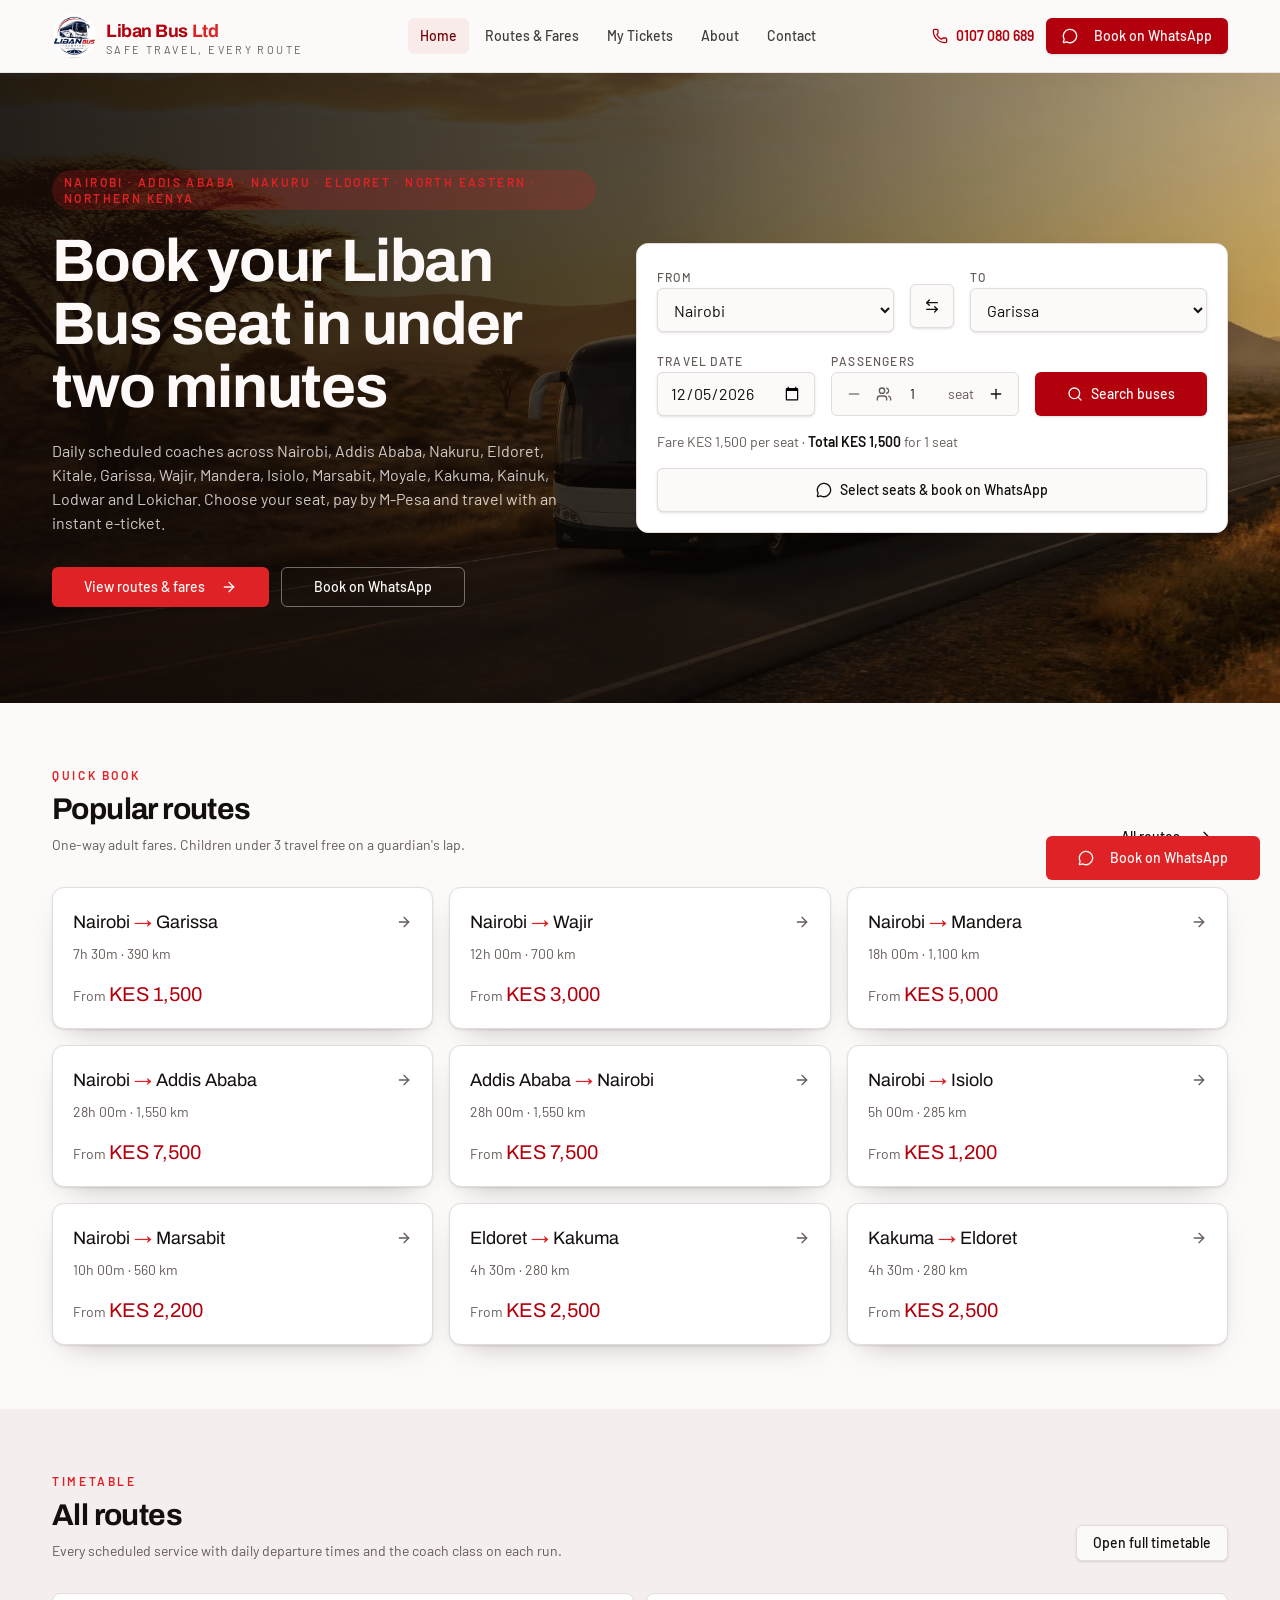
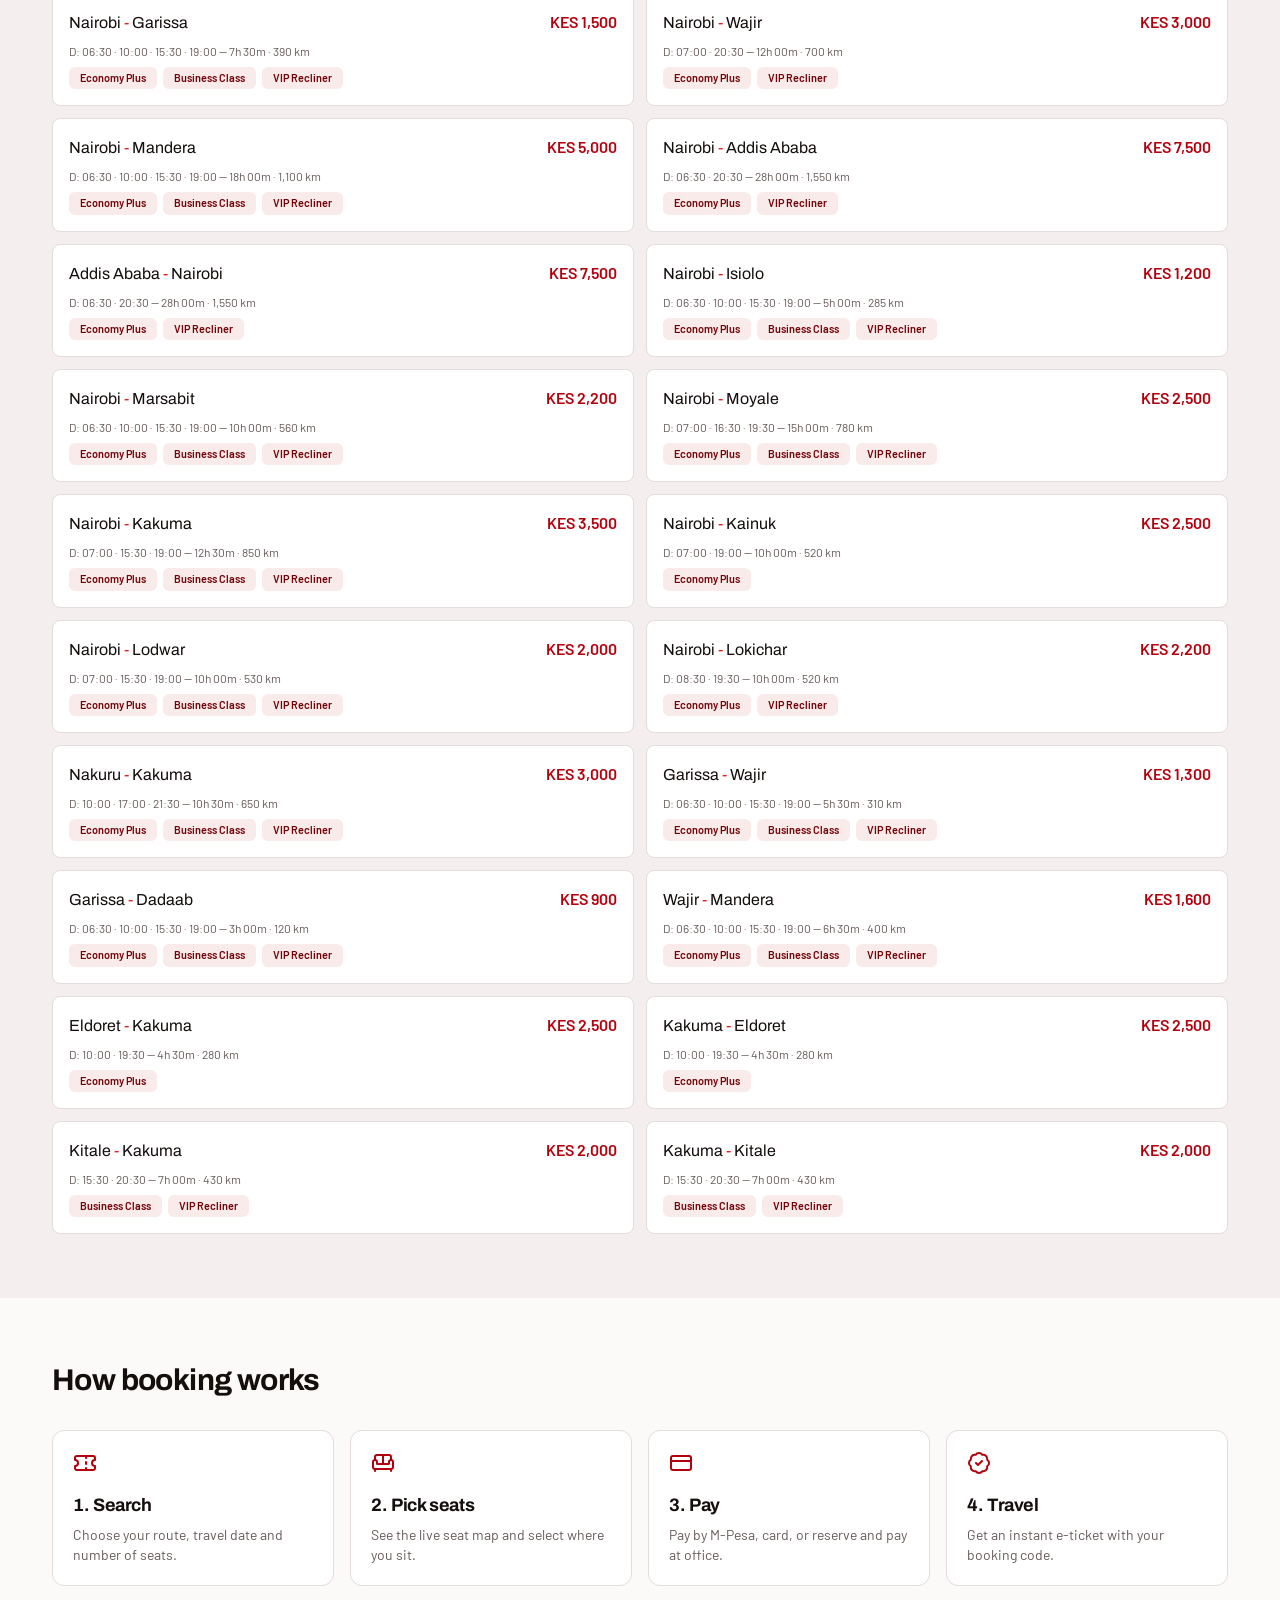
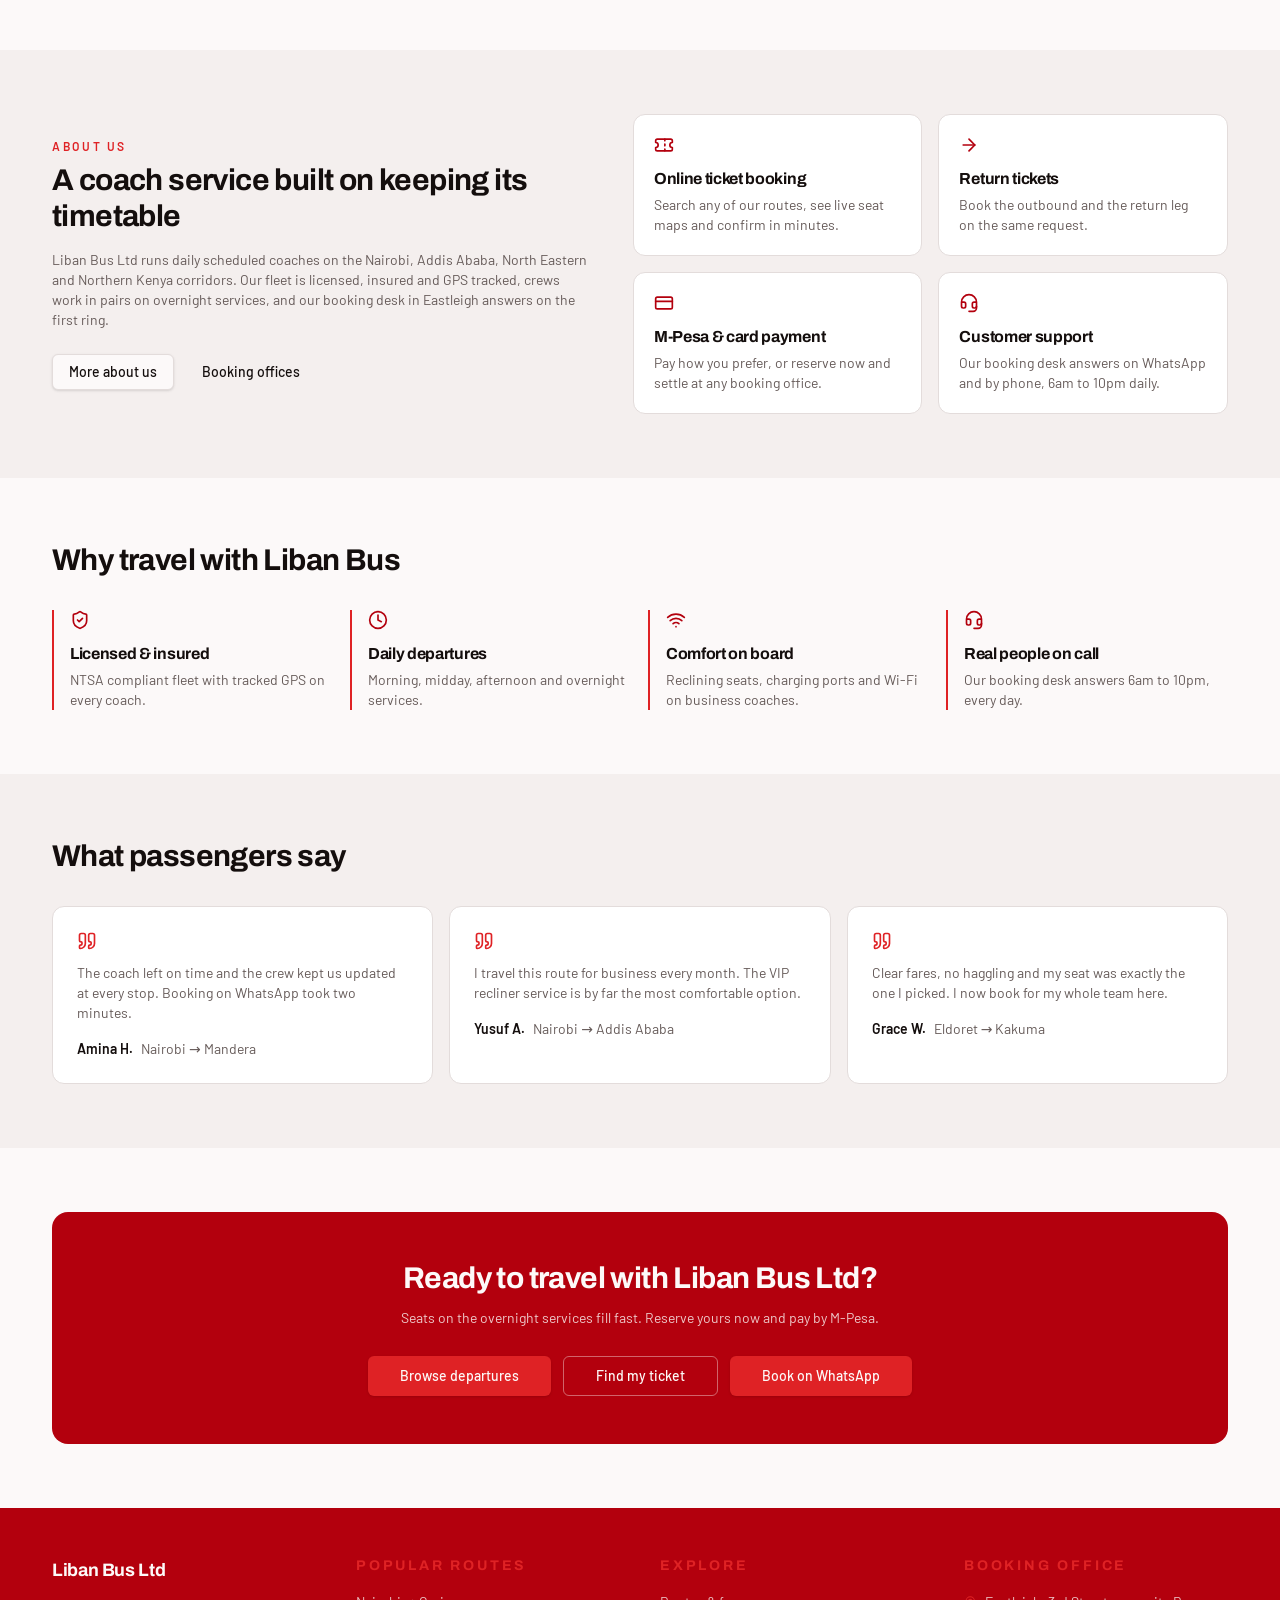
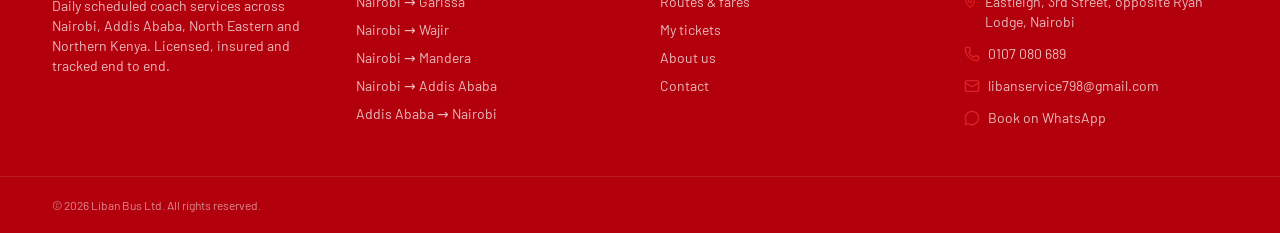
==== index.html @ 62c03b85 "Add files via upload" ====
<!DOCTYPE html>
<html lang="en">
<head>
<meta charset="utf-8">
<meta name="viewport" content="width=device-width, initial-scale=1">
<title>Liban Bus Ltd — Book Bus Tickets Online in Kenya &amp; Ethiopia</title>
<meta name="description" content="Book Liban Bus Ltd tickets online. Daily coaches across Nairobi, Addis Ababa, Nakuru, Eldoret, Kitale, Garissa, Wajir, Mandera, Isiolo, Marsabit, Moyale, Kakuma, Kainuk, Lodwar and Lokichar. Pick your seat and pay by M-Pesa.">
<meta name="author" content="Liban Bus Ltd">
<meta property="og:site_name" content="Liban Bus Ltd">
<meta property="og:type" content="website">
<meta property="og:title" content="Liban Bus Ltd — Book Bus Tickets Online in Kenya &amp; Ethiopia">
<meta property="og:description" content="Book Liban Bus Ltd tickets online. Daily coaches across Nairobi, Addis Ababa, Nakuru, Eldoret, Kitale, Garissa, Wajir, Mandera, Isiolo, Marsabit, Moyale, Kakuma, Kainuk, Lodwar and Lokichar. Pick your seat and pay by M-Pesa.">
<meta property="og:url" content="https://libanbusbooking.com/">
<meta property="og:image" content="https://libanbusbooking.com/images/hero-bus.jpg">
<meta name="twitter:card" content="summary_large_image">
<link rel="canonical" href="https://libanbusbooking.com/">
<link rel="icon" type="image/png" href="images/favicon.png">
<link rel="apple-touch-icon" href="images/apple-touch-icon.png">
<link rel="preconnect" href="https://fonts.googleapis.com">
<link rel="preconnect" href="https://fonts.gstatic.com" crossorigin>
<link rel="stylesheet" href="https://fonts.googleapis.com/css2?family=Archivo:wght@600;700;800&family=Barlow:wght@400;500;600;700&display=swap">
<link rel="stylesheet" href="css/styles.css">
<link rel="stylesheet" href="css/extra.css">
<script type="application/ld+json">{"@context":"https://schema.org","@graph":[{"@type":"Organization","@id":"https://libanbusbooking.com/#organization","name":"Liban Bus Ltd","url":"https://libanbusbooking.com/","logo":"https://libanbusbooking.com/images/logo-512.png","telephone":"+254107080689","email":"libanservice798@gmail.com","address":{"@type":"PostalAddress","streetAddress":"3rd Street, Eastleigh, opposite Ryan Lodge","addressLocality":"Nairobi","addressCountry":"KE"}}]}</script>

</head>
<body>
<div class="flex min-h-screen flex-col">
<header class="sticky top-0 z-40 border-b border-border/70 bg-background/95 backdrop-blur"><div class="container-page flex h-[72px] items-center justify-between gap-4"><a class="flex items-center gap-2.5" href="index.html"><img src="images/logo.jpg" alt="Liban Bus Ltd logo" width="44" height="44" class="h-11 w-11 rounded-full object-cover"><span class="leading-none"><span class="block font-display text-lg font-bold tracking-tight text-primary">Liban Bus <span class="text-accent">Ltd</span></span><span class="block text-[0.68rem] uppercase tracking-[0.22em] text-muted-foreground">Safe travel, every route</span></span></a><nav class="hidden items-center gap-1 lg:flex"><a class="rounded-md px-3 py-2 text-sm font-medium text-foreground/80 transition-colors hover:bg-secondary hover:text-secondary-foreground bg-secondary text-secondary-foreground" href="index.html">Home</a><a class="rounded-md px-3 py-2 text-sm font-medium text-foreground/80 transition-colors hover:bg-secondary hover:text-secondary-foreground" href="routes.html">Routes &amp; Fares</a><a class="rounded-md px-3 py-2 text-sm font-medium text-foreground/80 transition-colors hover:bg-secondary hover:text-secondary-foreground" href="bookings.html">My Tickets</a><a class="rounded-md px-3 py-2 text-sm font-medium text-foreground/80 transition-colors hover:bg-secondary hover:text-secondary-foreground" href="about.html">About</a><a class="rounded-md px-3 py-2 text-sm font-medium text-foreground/80 transition-colors hover:bg-secondary hover:text-secondary-foreground" href="contact.html">Contact</a></nav><div class="hidden items-center gap-3 lg:flex"><a href="tel:+254107080689" class="flex items-center gap-2 text-sm font-semibold text-primary hover:underline"><svg xmlns="http://www.w3.org/2000/svg" width="24" height="24" viewBox="0 0 24 24" fill="none" stroke="currentColor" stroke-width="2" stroke-linecap="round" stroke-linejoin="round" class="lucide h-4 w-4" aria-hidden="true"><path d="M13.832 16.568a1 1 0 0 0 1.213-.303l.355-.465A2 2 0 0 1 17 15h3a2 2 0 0 1 2 2v3a2 2 0 0 1-2 2A18 18 0 0 1 2 4a2 2 0 0 1 2-2h3a2 2 0 0 1 2 2v3a2 2 0 0 1-.8 1.6l-.468.351a1 1 0 0 0-.292 1.233 14 14 0 0 0 6.392 6.384"></path></svg>0107 080 689</a><a class="inline-flex items-center justify-center gap-2 whitespace-nowrap rounded-md text-sm font-medium cursor-pointer transition-colors focus-visible:outline-none focus-visible:ring-1 focus-visible:ring-ring [&_svg]:pointer-events-none [&_svg]:size-4 [&_svg]:shrink-0 bg-primary text-primary-foreground shadow hover:bg-primary/90 h-9 px-4 py-2" href="https://wa.me/254107080689?text=Hello%20Liban%20Bus%2C%20I%20would%20like%20to%20book%20a%20ticket." target="_blank" rel="noopener" data-wa><svg xmlns="http://www.w3.org/2000/svg" width="24" height="24" viewBox="0 0 24 24" fill="none" stroke="currentColor" stroke-width="2" stroke-linecap="round" stroke-linejoin="round" class="lucide mr-2 h-4 w-4" aria-hidden="true"><path d="M2.992 16.342a2 2 0 0 1 .094 1.167l-1.065 3.29a1 1 0 0 0 1.236 1.168l3.413-.998a2 2 0 0 1 1.099.092 10 10 0 1 0-4.777-4.719"></path></svg>Book on WhatsApp</a></div><button type="button" id="menu-toggle" aria-label="Open menu" aria-expanded="false" class="inline-flex h-10 w-10 items-center justify-center rounded-md border border-border lg:hidden"><svg xmlns="http://www.w3.org/2000/svg" width="24" height="24" viewBox="0 0 24 24" fill="none" stroke="currentColor" stroke-width="2" stroke-linecap="round" stroke-linejoin="round" class="lucide h-5 w-5" aria-hidden="true"><path d="M4 5h16"></path><path d="M4 12h16"></path><path d="M4 19h16"></path></svg></button></div><nav id="mobile-menu" class="hidden border-t border-border bg-background lg:hidden"><div class="container-page py-3"><a class="block rounded-md px-3 py-3 text-base font-medium hover:bg-secondary" href="index.html">Home</a><a class="block rounded-md px-3 py-3 text-base font-medium hover:bg-secondary" href="routes.html">Routes &amp; Fares</a><a class="block rounded-md px-3 py-3 text-base font-medium hover:bg-secondary" href="bookings.html">My Tickets</a><a class="block rounded-md px-3 py-3 text-base font-medium hover:bg-secondary" href="about.html">About</a><a class="block rounded-md px-3 py-3 text-base font-medium hover:bg-secondary" href="contact.html">Contact</a><a class="mt-2 block rounded-md bg-primary px-3 py-3 text-center text-base font-medium text-primary-foreground" href="https://wa.me/254107080689?text=Hello%20Liban%20Bus%2C%20I%20would%20like%20to%20book%20a%20ticket." target="_blank" rel="noopener">Book on WhatsApp</a></div></nav></header>
<main class="flex-1">
<section class="relative isolate overflow-hidden" id="top"><img src="images/hero-bus.jpg" alt="Liban Bus Ltd coach on a northern Kenya highway at sunset" width="1920" height="1088" class="absolute inset-0 h-full w-full object-cover"><div class="absolute inset-0 bg-gradient-to-r from-ink/90 via-ink/70 to-ink/25"></div><div class="container-page relative grid gap-10 py-16 lg:grid-cols-[1.05fr_1fr] lg:items-center lg:py-24"><div class="text-primary-foreground"><span class="inline-flex items-center gap-2 rounded-full bg-accent/20 px-3 py-1 text-xs font-semibold uppercase tracking-[0.2em] text-accent">Nairobi · Addis Ababa · Nakuru · Eldoret · North Eastern · Northern Kenya</span><h1 class="mt-5 max-w-xl text-balance-tight text-4xl leading-[1.05] sm:text-5xl lg:text-6xl">Book your Liban Bus seat in under two minutes</h1><p class="mt-5 max-w-lg text-base text-primary-foreground/80">Daily scheduled coaches across Nairobi, Addis Ababa, Nakuru, Eldoret, Kitale, Garissa, Wajir, Mandera, Isiolo, Marsabit, Moyale, Kakuma, Kainuk, Lodwar and Lokichar. Choose your seat, pay by M-Pesa and travel with an instant e-ticket.</p><div class="mt-8 flex flex-wrap gap-3"><a class="inline-flex items-center justify-center gap-2 whitespace-nowrap text-sm font-medium cursor-pointer transition-colors focus-visible:outline-none focus-visible:ring-1 focus-visible:ring-ring disabled:pointer-events-none disabled:opacity-50 disabled:cursor-not-allowed [&amp;_svg]:pointer-events-none [&amp;_svg]:size-4 [&amp;_svg]:shrink-0 bg-accent text-accent-foreground shadow hover:bg-accent/90 h-10 rounded-md px-8" href="routes.html">View routes &amp; fares<svg xmlns="http://www.w3.org/2000/svg" width="24" height="24" viewBox="0 0 24 24" fill="none" stroke="currentColor" stroke-width="2" stroke-linecap="round" stroke-linejoin="round" class="lucide lucide-arrow-right ml-2 h-4 w-4" aria-hidden="true"><path d="M5 12h14"></path><path d="m12 5 7 7-7 7"></path></svg></a><a class="inline-flex items-center justify-center gap-2 whitespace-nowrap text-sm font-medium cursor-pointer transition-colors focus-visible:outline-none focus-visible:ring-1 focus-visible:ring-ring disabled:pointer-events-none disabled:opacity-50 disabled:cursor-not-allowed [&amp;_svg]:pointer-events-none [&amp;_svg]:size-4 [&amp;_svg]:shrink-0 border border-primary-foreground/40 bg-transparent text-primary-foreground hover:bg-primary-foreground/10 h-10 rounded-md px-8" href="https://wa.me/254107080689?text=Hello%20Liban%20Bus%2C%20I%20would%20like%20to%20book%20a%20ticket." target="_blank" rel="noopener">Book on WhatsApp</a></div></div><div><form id="search-form" class="rounded-xl border border-border bg-card p-4 shadow-card sm:p-5" action="routes.html#results" method="get"><div class="grid gap-4 md:grid-cols-[1fr_auto_1fr]"><div class="space-y-1.5"><label class="font-medium text-xs uppercase tracking-widest text-muted-foreground" for="from">From</label><select id="from" name="from" class="flex w-full items-center rounded-md border border-input bg-background px-3 py-2 text-sm shadow-sm h-11 focus:outline-none focus:ring-1 focus:ring-ring"></select></div><div class="flex items-end justify-center pb-1"><button class="inline-flex items-center justify-center gap-2 whitespace-nowrap rounded-md text-sm font-medium cursor-pointer transition-colors border border-input bg-background shadow-sm hover:bg-accent hover:text-accent-foreground h-11 w-11" type="button" id="swap" aria-label="Swap towns"><svg xmlns="http://www.w3.org/2000/svg" width="24" height="24" viewBox="0 0 24 24" fill="none" stroke="currentColor" stroke-width="2" stroke-linecap="round" stroke-linejoin="round" class="lucide h-4 w-4" aria-hidden="true"><path d="M8 3 4 7l4 4"></path><path d="M4 7h16"></path><path d="m16 21 4-4-4-4"></path><path d="M20 17H4"></path></svg></button></div><div class="space-y-1.5"><label class="font-medium text-xs uppercase tracking-widest text-muted-foreground" for="to">To</label><select id="to" name="to" class="flex w-full items-center rounded-md border border-input bg-background px-3 py-2 text-sm shadow-sm h-11 focus:outline-none focus:ring-1 focus:ring-ring"></select></div></div><div class="mt-4 grid gap-4 sm:grid-cols-[1fr_1fr_auto]"><div class="space-y-1.5"><label class="font-medium text-xs uppercase tracking-widest text-muted-foreground" for="date">Travel date</label><input id="date" name="date" type="date" class="flex w-full items-center rounded-md border border-input bg-background px-3 py-2 text-sm shadow-sm h-11 focus:outline-none focus:ring-1 focus:ring-ring" required></div><div class="space-y-1.5"><label class="font-medium text-xs uppercase tracking-widest text-muted-foreground" for="passenger-count">Passengers</label><div class="flex h-11 items-center rounded-md border border-input bg-background"><button class="inline-flex items-center justify-center rounded-md text-sm font-medium cursor-pointer transition-colors hover:bg-accent hover:text-accent-foreground h-11 w-11 shrink-0 disabled:opacity-50" type="button" id="pax-minus" aria-label="Remove a passenger"><svg xmlns="http://www.w3.org/2000/svg" width="24" height="24" viewBox="0 0 24 24" fill="none" stroke="currentColor" stroke-width="2" stroke-linecap="round" stroke-linejoin="round" class="lucide h-4 w-4" aria-hidden="true"><path d="M5 12h14"></path></svg></button><div class="flex flex-1 items-center justify-center gap-2"><svg xmlns="http://www.w3.org/2000/svg" width="24" height="24" viewBox="0 0 24 24" fill="none" stroke="currentColor" stroke-width="2" stroke-linecap="round" stroke-linejoin="round" class="lucide h-4 w-4 text-muted-foreground" aria-hidden="true"><path d="M16 21v-2a4 4 0 0 0-4-4H6a4 4 0 0 0-4 4v2"></path><path d="M16 3.128a4 4 0 0 1 0 7.744"></path><path d="M22 21v-2a4 4 0 0 0-3-3.87"></path><circle cx="9" cy="7" r="4"></circle></svg><input id="passenger-count" name="passengers" type="number" inputmode="numeric" min="1" max="10" class="w-10 bg-transparent text-center text-sm outline-none" value="1"><span class="text-sm text-muted-foreground" id="pax-label">seat</span></div><button class="inline-flex items-center justify-center rounded-md text-sm font-medium cursor-pointer transition-colors hover:bg-accent hover:text-accent-foreground h-11 w-11 shrink-0 disabled:opacity-50" type="button" id="pax-plus" aria-label="Add a passenger"><svg xmlns="http://www.w3.org/2000/svg" width="24" height="24" viewBox="0 0 24 24" fill="none" stroke="currentColor" stroke-width="2" stroke-linecap="round" stroke-linejoin="round" class="lucide h-4 w-4" aria-hidden="true"><path d="M5 12h14"></path><path d="M12 5v14"></path></svg></button></div></div><div class="flex items-end"><button class="inline-flex items-center justify-center gap-2 whitespace-nowrap text-sm font-medium cursor-pointer transition-colors bg-primary text-primary-foreground shadow hover:bg-primary/90 rounded-md px-8 h-11 w-full sm:w-auto" type="submit"><svg xmlns="http://www.w3.org/2000/svg" width="24" height="24" viewBox="0 0 24 24" fill="none" stroke="currentColor" stroke-width="2" stroke-linecap="round" stroke-linejoin="round" class="lucide h-4 w-4" aria-hidden="true"><path d="m21 21-4.34-4.34"></path><circle cx="11" cy="11" r="8"></circle></svg>Search buses</button></div></div><p class="mt-4 text-sm text-muted-foreground">Fare <span id="fare-one">KES 1,500</span> per seat · <span class="font-semibold text-foreground">Total <span id="fare-total">KES 1,500</span></span> for <span id="pax-n">1</span> <span id="pax-word">seat</span></p><a id="form-wa" class="inline-flex items-center justify-center gap-2 whitespace-nowrap text-sm font-medium cursor-pointer transition-colors border border-input bg-background shadow-sm hover:bg-accent hover:text-accent-foreground rounded-md px-8 mt-4 h-11 w-full" href="#" target="_blank" rel="noopener"><svg xmlns="http://www.w3.org/2000/svg" width="24" height="24" viewBox="0 0 24 24" fill="none" stroke="currentColor" stroke-width="2" stroke-linecap="round" stroke-linejoin="round" class="lucide h-4 w-4" aria-hidden="true"><path d="M2.992 16.342a2 2 0 0 1 .094 1.167l-1.065 3.29a1 1 0 0 0 1.236 1.168l3.413-.998a2 2 0 0 1 1.099.092 10 10 0 1 0-4.777-4.719"></path></svg>Select seats &amp; book on WhatsApp</a></form></div></div></section><section id="popular-routes" class="container-page py-16"><div class="flex flex-wrap items-end justify-between gap-4"><div><p class="text-xs font-semibold uppercase tracking-[0.22em] text-accent">Quick book</p><h2 class="mt-2 text-3xl">Popular routes</h2><p class="mt-2 text-sm text-muted-foreground">One-way adult fares. Children under 3 travel free on a guardian's lap.</p></div><a class="inline-flex items-center justify-center gap-2 whitespace-nowrap rounded-md text-sm font-medium cursor-pointer transition-colors focus-visible:outline-none focus-visible:ring-1 focus-visible:ring-ring disabled:pointer-events-none disabled:opacity-50 disabled:cursor-not-allowed [&amp;_svg]:pointer-events-none [&amp;_svg]:size-4 [&amp;_svg]:shrink-0 hover:bg-accent hover:text-accent-foreground h-9 px-4 py-2" href="routes.html">All routes<svg xmlns="http://www.w3.org/2000/svg" width="24" height="24" viewBox="0 0 24 24" fill="none" stroke="currentColor" stroke-width="2" stroke-linecap="round" stroke-linejoin="round" class="lucide lucide-arrow-right ml-2 h-4 w-4" aria-hidden="true"><path d="M5 12h14"></path><path d="m12 5 7 7-7 7"></path></svg></a></div><div class="mt-8 grid gap-4 sm:grid-cols-2 lg:grid-cols-3"><a class="group rounded-xl border border-border bg-card p-5 shadow-card transition-all hover:-translate-y-0.5 hover:shadow-lift" href="routes.html?from=Nairobi&amp;to=Garissa#results"><div class="flex items-center justify-between"><span class="font-display text-lg">Nairobi <span class="text-accent">→</span> Garissa</span><svg xmlns="http://www.w3.org/2000/svg" width="24" height="24" viewBox="0 0 24 24" fill="none" stroke="currentColor" stroke-width="2" stroke-linecap="round" stroke-linejoin="round" class="lucide lucide-arrow-right h-4 w-4 text-muted-foreground transition-transform group-hover:translate-x-1" aria-hidden="true"><path d="M5 12h14"></path><path d="m12 5 7 7-7 7"></path></svg></div><p class="mt-2 text-sm text-muted-foreground">7h 30m · 390 km</p><p class="mt-4 text-sm"><span class="text-muted-foreground">From </span><span class="font-display text-xl text-primary">KES 1,500</span></p></a><a class="group rounded-xl border border-border bg-card p-5 shadow-card transition-all hover:-translate-y-0.5 hover:shadow-lift" href="routes.html?from=Nairobi&amp;to=Wajir#results"><div class="flex items-center justify-between"><span class="font-display text-lg">Nairobi <span class="text-accent">→</span> Wajir</span><svg xmlns="http://www.w3.org/2000/svg" width="24" height="24" viewBox="0 0 24 24" fill="none" stroke="currentColor" stroke-width="2" stroke-linecap="round" stroke-linejoin="round" class="lucide lucide-arrow-right h-4 w-4 text-muted-foreground transition-transform group-hover:translate-x-1" aria-hidden="true"><path d="M5 12h14"></path><path d="m12 5 7 7-7 7"></path></svg></div><p class="mt-2 text-sm text-muted-foreground">12h 00m · 700 km</p><p class="mt-4 text-sm"><span class="text-muted-foreground">From </span><span class="font-display text-xl text-primary">KES 3,000</span></p></a><a class="group rounded-xl border border-border bg-card p-5 shadow-card transition-all hover:-translate-y-0.5 hover:shadow-lift" href="routes.html?from=Nairobi&amp;to=Mandera#results"><div class="flex items-center justify-between"><span class="font-display text-lg">Nairobi <span class="text-accent">→</span> Mandera</span><svg xmlns="http://www.w3.org/2000/svg" width="24" height="24" viewBox="0 0 24 24" fill="none" stroke="currentColor" stroke-width="2" stroke-linecap="round" stroke-linejoin="round" class="lucide lucide-arrow-right h-4 w-4 text-muted-foreground transition-transform group-hover:translate-x-1" aria-hidden="true"><path d="M5 12h14"></path><path d="m12 5 7 7-7 7"></path></svg></div><p class="mt-2 text-sm text-muted-foreground">18h 00m · 1,100 km</p><p class="mt-4 text-sm"><span class="text-muted-foreground">From </span><span class="font-display text-xl text-primary">KES 5,000</span></p></a><a class="group rounded-xl border border-border bg-card p-5 shadow-card transition-all hover:-translate-y-0.5 hover:shadow-lift" href="routes.html?from=Nairobi&amp;to=Addis+Ababa#results"><div class="flex items-center justify-between"><span class="font-display text-lg">Nairobi <span class="text-accent">→</span> Addis Ababa</span><svg xmlns="http://www.w3.org/2000/svg" width="24" height="24" viewBox="0 0 24 24" fill="none" stroke="currentColor" stroke-width="2" stroke-linecap="round" stroke-linejoin="round" class="lucide lucide-arrow-right h-4 w-4 text-muted-foreground transition-transform group-hover:translate-x-1" aria-hidden="true"><path d="M5 12h14"></path><path d="m12 5 7 7-7 7"></path></svg></div><p class="mt-2 text-sm text-muted-foreground">28h 00m · 1,550 km</p><p class="mt-4 text-sm"><span class="text-muted-foreground">From </span><span class="font-display text-xl text-primary">KES 7,500</span></p></a><a class="group rounded-xl border border-border bg-card p-5 shadow-card transition-all hover:-translate-y-0.5 hover:shadow-lift" href="routes.html?from=Addis+Ababa&amp;to=Nairobi#results"><div class="flex items-center justify-between"><span class="font-display text-lg">Addis Ababa <span class="text-accent">→</span> Nairobi</span><svg xmlns="http://www.w3.org/2000/svg" width="24" height="24" viewBox="0 0 24 24" fill="none" stroke="currentColor" stroke-width="2" stroke-linecap="round" stroke-linejoin="round" class="lucide lucide-arrow-right h-4 w-4 text-muted-foreground transition-transform group-hover:translate-x-1" aria-hidden="true"><path d="M5 12h14"></path><path d="m12 5 7 7-7 7"></path></svg></div><p class="mt-2 text-sm text-muted-foreground">28h 00m · 1,550 km</p><p class="mt-4 text-sm"><span class="text-muted-foreground">From </span><span class="font-display text-xl text-primary">KES 7,500</span></p></a><a class="group rounded-xl border border-border bg-card p-5 shadow-card transition-all hover:-translate-y-0.5 hover:shadow-lift" href="routes.html?from=Nairobi&amp;to=Isiolo#results"><div class="flex items-center justify-between"><span class="font-display text-lg">Nairobi <span class="text-accent">→</span> Isiolo</span><svg xmlns="http://www.w3.org/2000/svg" width="24" height="24" viewBox="0 0 24 24" fill="none" stroke="currentColor" stroke-width="2" stroke-linecap="round" stroke-linejoin="round" class="lucide lucide-arrow-right h-4 w-4 text-muted-foreground transition-transform group-hover:translate-x-1" aria-hidden="true"><path d="M5 12h14"></path><path d="m12 5 7 7-7 7"></path></svg></div><p class="mt-2 text-sm text-muted-foreground">5h 00m · 285 km</p><p class="mt-4 text-sm"><span class="text-muted-foreground">From </span><span class="font-display text-xl text-primary">KES 1,200</span></p></a><a class="group rounded-xl border border-border bg-card p-5 shadow-card transition-all hover:-translate-y-0.5 hover:shadow-lift" href="routes.html?from=Nairobi&amp;to=Marsabit#results"><div class="flex items-center justify-between"><span class="font-display text-lg">Nairobi <span class="text-accent">→</span> Marsabit</span><svg xmlns="http://www.w3.org/2000/svg" width="24" height="24" viewBox="0 0 24 24" fill="none" stroke="currentColor" stroke-width="2" stroke-linecap="round" stroke-linejoin="round" class="lucide lucide-arrow-right h-4 w-4 text-muted-foreground transition-transform group-hover:translate-x-1" aria-hidden="true"><path d="M5 12h14"></path><path d="m12 5 7 7-7 7"></path></svg></div><p class="mt-2 text-sm text-muted-foreground">10h 00m · 560 km</p><p class="mt-4 text-sm"><span class="text-muted-foreground">From </span><span class="font-display text-xl text-primary">KES 2,200</span></p></a><a class="group rounded-xl border border-border bg-card p-5 shadow-card transition-all hover:-translate-y-0.5 hover:shadow-lift" href="routes.html?from=Eldoret&amp;to=Kakuma#results"><div class="flex items-center justify-between"><span class="font-display text-lg">Eldoret <span class="text-accent">→</span> Kakuma</span><svg xmlns="http://www.w3.org/2000/svg" width="24" height="24" viewBox="0 0 24 24" fill="none" stroke="currentColor" stroke-width="2" stroke-linecap="round" stroke-linejoin="round" class="lucide lucide-arrow-right h-4 w-4 text-muted-foreground transition-transform group-hover:translate-x-1" aria-hidden="true"><path d="M5 12h14"></path><path d="m12 5 7 7-7 7"></path></svg></div><p class="mt-2 text-sm text-muted-foreground">4h 30m · 280 km</p><p class="mt-4 text-sm"><span class="text-muted-foreground">From </span><span class="font-display text-xl text-primary">KES 2,500</span></p></a><a class="group rounded-xl border border-border bg-card p-5 shadow-card transition-all hover:-translate-y-0.5 hover:shadow-lift" href="routes.html?from=Kakuma&amp;to=Eldoret#results"><div class="flex items-center justify-between"><span class="font-display text-lg">Kakuma <span class="text-accent">→</span> Eldoret</span><svg xmlns="http://www.w3.org/2000/svg" width="24" height="24" viewBox="0 0 24 24" fill="none" stroke="currentColor" stroke-width="2" stroke-linecap="round" stroke-linejoin="round" class="lucide lucide-arrow-right h-4 w-4 text-muted-foreground transition-transform group-hover:translate-x-1" aria-hidden="true"><path d="M5 12h14"></path><path d="m12 5 7 7-7 7"></path></svg></div><p class="mt-2 text-sm text-muted-foreground">4h 30m · 280 km</p><p class="mt-4 text-sm"><span class="text-muted-foreground">From </span><span class="font-display text-xl text-primary">KES 2,500</span></p></a></div></section><section id="all-routes" class="bg-sand py-16"><div class="container-page"><div class="flex flex-wrap items-end justify-between gap-4"><div><p class="text-xs font-semibold uppercase tracking-[0.22em] text-accent">Timetable</p><h2 class="mt-2 text-3xl">All routes</h2><p class="mt-2 text-sm text-muted-foreground">Every scheduled service with daily departure times and the coach class on each run.</p></div><a class="inline-flex items-center justify-center gap-2 whitespace-nowrap rounded-md text-sm font-medium cursor-pointer transition-colors focus-visible:outline-none focus-visible:ring-1 focus-visible:ring-ring disabled:pointer-events-none disabled:opacity-50 disabled:cursor-not-allowed [&amp;_svg]:pointer-events-none [&amp;_svg]:size-4 [&amp;_svg]:shrink-0 border border-input bg-background shadow-sm hover:bg-accent hover:text-accent-foreground h-9 px-4 py-2" href="routes.html">Open full timetable</a></div><div class="mt-8 grid gap-3 md:grid-cols-2"><a class="flex flex-col gap-2 rounded-lg border border-border bg-card p-4 transition-colors hover:border-accent" href="routes.html?from=Nairobi&amp;to=Garissa#results"><div class="flex items-baseline justify-between gap-3"><span class="font-display text-base">Nairobi <span class="text-accent">-</span> Garissa</span><span class="font-semibold text-primary">KES 1,500</span></div><p class="text-xs text-muted-foreground">D: 06:30 · 10:00 · 15:30 · 19:00 — 7h 30m · 390 km</p><div class="flex flex-wrap gap-1.5"><div class="inline-flex items-center rounded-md border px-2.5 py-0.5 font-semibold transition-colors focus:outline-none focus:ring-2 focus:ring-ring focus:ring-offset-2 border-transparent bg-secondary text-secondary-foreground hover:bg-secondary/80 text-[0.68rem]">Economy Plus</div><div class="inline-flex items-center rounded-md border px-2.5 py-0.5 font-semibold transition-colors focus:outline-none focus:ring-2 focus:ring-ring focus:ring-offset-2 border-transparent bg-secondary text-secondary-foreground hover:bg-secondary/80 text-[0.68rem]">Business Class</div><div class="inline-flex items-center rounded-md border px-2.5 py-0.5 font-semibold transition-colors focus:outline-none focus:ring-2 focus:ring-ring focus:ring-offset-2 border-transparent bg-secondary text-secondary-foreground hover:bg-secondary/80 text-[0.68rem]">VIP Recliner</div></div></a><a class="flex flex-col gap-2 rounded-lg border border-border bg-card p-4 transition-colors hover:border-accent" href="routes.html?from=Nairobi&amp;to=Wajir#results"><div class="flex items-baseline justify-between gap-3"><span class="font-display text-base">Nairobi <span class="text-accent">-</span> Wajir</span><span class="font-semibold text-primary">KES 3,000</span></div><p class="text-xs text-muted-foreground">D: 07:00 · 20:30 — 12h 00m · 700 km</p><div class="flex flex-wrap gap-1.5"><div class="inline-flex items-center rounded-md border px-2.5 py-0.5 font-semibold transition-colors focus:outline-none focus:ring-2 focus:ring-ring focus:ring-offset-2 border-transparent bg-secondary text-secondary-foreground hover:bg-secondary/80 text-[0.68rem]">Economy Plus</div><div class="inline-flex items-center rounded-md border px-2.5 py-0.5 font-semibold transition-colors focus:outline-none focus:ring-2 focus:ring-ring focus:ring-offset-2 border-transparent bg-secondary text-secondary-foreground hover:bg-secondary/80 text-[0.68rem]">VIP Recliner</div></div></a><a class="flex flex-col gap-2 rounded-lg border border-border bg-card p-4 transition-colors hover:border-accent" href="routes.html?from=Nairobi&amp;to=Mandera#results"><div class="flex items-baseline justify-between gap-3"><span class="font-display text-base">Nairobi <span class="text-accent">-</span> Mandera</span><span class="font-semibold text-primary">KES 5,000</span></div><p class="text-xs text-muted-foreground">D: 06:30 · 10:00 · 15:30 · 19:00 — 18h 00m · 1,100 km</p><div class="flex flex-wrap gap-1.5"><div class="inline-flex items-center rounded-md border px-2.5 py-0.5 font-semibold transition-colors focus:outline-none focus:ring-2 focus:ring-ring focus:ring-offset-2 border-transparent bg-secondary text-secondary-foreground hover:bg-secondary/80 text-[0.68rem]">Economy Plus</div><div class="inline-flex items-center rounded-md border px-2.5 py-0.5 font-semibold transition-colors focus:outline-none focus:ring-2 focus:ring-ring focus:ring-offset-2 border-transparent bg-secondary text-secondary-foreground hover:bg-secondary/80 text-[0.68rem]">Business Class</div><div class="inline-flex items-center rounded-md border px-2.5 py-0.5 font-semibold transition-colors focus:outline-none focus:ring-2 focus:ring-ring focus:ring-offset-2 border-transparent bg-secondary text-secondary-foreground hover:bg-secondary/80 text-[0.68rem]">VIP Recliner</div></div></a><a class="flex flex-col gap-2 rounded-lg border border-border bg-card p-4 transition-colors hover:border-accent" href="routes.html?from=Nairobi&amp;to=Addis+Ababa#results"><div class="flex items-baseline justify-between gap-3"><span class="font-display text-base">Nairobi <span class="text-accent">-</span> Addis Ababa</span><span class="font-semibold text-primary">KES 7,500</span></div><p class="text-xs text-muted-foreground">D: 06:30 · 20:30 — 28h 00m · 1,550 km</p><div class="flex flex-wrap gap-1.5"><div class="inline-flex items-center rounded-md border px-2.5 py-0.5 font-semibold transition-colors focus:outline-none focus:ring-2 focus:ring-ring focus:ring-offset-2 border-transparent bg-secondary text-secondary-foreground hover:bg-secondary/80 text-[0.68rem]">Economy Plus</div><div class="inline-flex items-center rounded-md border px-2.5 py-0.5 font-semibold transition-colors focus:outline-none focus:ring-2 focus:ring-ring focus:ring-offset-2 border-transparent bg-secondary text-secondary-foreground hover:bg-secondary/80 text-[0.68rem]">VIP Recliner</div></div></a><a class="flex flex-col gap-2 rounded-lg border border-border bg-card p-4 transition-colors hover:border-accent" href="routes.html?from=Addis+Ababa&amp;to=Nairobi#results"><div class="flex items-baseline justify-between gap-3"><span class="font-display text-base">Addis Ababa <span class="text-accent">-</span> Nairobi</span><span class="font-semibold text-primary">KES 7,500</span></div><p class="text-xs text-muted-foreground">D: 06:30 · 20:30 — 28h 00m · 1,550 km</p><div class="flex flex-wrap gap-1.5"><div class="inline-flex items-center rounded-md border px-2.5 py-0.5 font-semibold transition-colors focus:outline-none focus:ring-2 focus:ring-ring focus:ring-offset-2 border-transparent bg-secondary text-secondary-foreground hover:bg-secondary/80 text-[0.68rem]">Economy Plus</div><div class="inline-flex items-center rounded-md border px-2.5 py-0.5 font-semibold transition-colors focus:outline-none focus:ring-2 focus:ring-ring focus:ring-offset-2 border-transparent bg-secondary text-secondary-foreground hover:bg-secondary/80 text-[0.68rem]">VIP Recliner</div></div></a><a class="flex flex-col gap-2 rounded-lg border border-border bg-card p-4 transition-colors hover:border-accent" href="routes.html?from=Nairobi&amp;to=Isiolo#results"><div class="flex items-baseline justify-between gap-3"><span class="font-display text-base">Nairobi <span class="text-accent">-</span> Isiolo</span><span class="font-semibold text-primary">KES 1,200</span></div><p class="text-xs text-muted-foreground">D: 06:30 · 10:00 · 15:30 · 19:00 — 5h 00m · 285 km</p><div class="flex flex-wrap gap-1.5"><div class="inline-flex items-center rounded-md border px-2.5 py-0.5 font-semibold transition-colors focus:outline-none focus:ring-2 focus:ring-ring focus:ring-offset-2 border-transparent bg-secondary text-secondary-foreground hover:bg-secondary/80 text-[0.68rem]">Economy Plus</div><div class="inline-flex items-center rounded-md border px-2.5 py-0.5 font-semibold transition-colors focus:outline-none focus:ring-2 focus:ring-ring focus:ring-offset-2 border-transparent bg-secondary text-secondary-foreground hover:bg-secondary/80 text-[0.68rem]">Business Class</div><div class="inline-flex items-center rounded-md border px-2.5 py-0.5 font-semibold transition-colors focus:outline-none focus:ring-2 focus:ring-ring focus:ring-offset-2 border-transparent bg-secondary text-secondary-foreground hover:bg-secondary/80 text-[0.68rem]">VIP Recliner</div></div></a><a class="flex flex-col gap-2 rounded-lg border border-border bg-card p-4 transition-colors hover:border-accent" href="routes.html?from=Nairobi&amp;to=Marsabit#results"><div class="flex items-baseline justify-between gap-3"><span class="font-display text-base">Nairobi <span class="text-accent">-</span> Marsabit</span><span class="font-semibold text-primary">KES 2,200</span></div><p class="text-xs text-muted-foreground">D: 06:30 · 10:00 · 15:30 · 19:00 — 10h 00m · 560 km</p><div class="flex flex-wrap gap-1.5"><div class="inline-flex items-center rounded-md border px-2.5 py-0.5 font-semibold transition-colors focus:outline-none focus:ring-2 focus:ring-ring focus:ring-offset-2 border-transparent bg-secondary text-secondary-foreground hover:bg-secondary/80 text-[0.68rem]">Economy Plus</div><div class="inline-flex items-center rounded-md border px-2.5 py-0.5 font-semibold transition-colors focus:outline-none focus:ring-2 focus:ring-ring focus:ring-offset-2 border-transparent bg-secondary text-secondary-foreground hover:bg-secondary/80 text-[0.68rem]">Business Class</div><div class="inline-flex items-center rounded-md border px-2.5 py-0.5 font-semibold transition-colors focus:outline-none focus:ring-2 focus:ring-ring focus:ring-offset-2 border-transparent bg-secondary text-secondary-foreground hover:bg-secondary/80 text-[0.68rem]">VIP Recliner</div></div></a><a class="flex flex-col gap-2 rounded-lg border border-border bg-card p-4 transition-colors hover:border-accent" href="routes.html?from=Nairobi&amp;to=Moyale#results"><div class="flex items-baseline justify-between gap-3"><span class="font-display text-base">Nairobi <span class="text-accent">-</span> Moyale</span><span class="font-semibold text-primary">KES 2,500</span></div><p class="text-xs text-muted-foreground">D: 07:00 · 16:30 · 19:30 — 15h 00m · 780 km</p><div class="flex flex-wrap gap-1.5"><div class="inline-flex items-center rounded-md border px-2.5 py-0.5 font-semibold transition-colors focus:outline-none focus:ring-2 focus:ring-ring focus:ring-offset-2 border-transparent bg-secondary text-secondary-foreground hover:bg-secondary/80 text-[0.68rem]">Economy Plus</div><div class="inline-flex items-center rounded-md border px-2.5 py-0.5 font-semibold transition-colors focus:outline-none focus:ring-2 focus:ring-ring focus:ring-offset-2 border-transparent bg-secondary text-secondary-foreground hover:bg-secondary/80 text-[0.68rem]">Business Class</div><div class="inline-flex items-center rounded-md border px-2.5 py-0.5 font-semibold transition-colors focus:outline-none focus:ring-2 focus:ring-ring focus:ring-offset-2 border-transparent bg-secondary text-secondary-foreground hover:bg-secondary/80 text-[0.68rem]">VIP Recliner</div></div></a><a class="flex flex-col gap-2 rounded-lg border border-border bg-card p-4 transition-colors hover:border-accent" href="routes.html?from=Nairobi&amp;to=Kakuma#results"><div class="flex items-baseline justify-between gap-3"><span class="font-display text-base">Nairobi <span class="text-accent">-</span> Kakuma</span><span class="font-semibold text-primary">KES 3,500</span></div><p class="text-xs text-muted-foreground">D: 07:00 · 15:30 · 19:00 — 12h 30m · 850 km</p><div class="flex flex-wrap gap-1.5"><div class="inline-flex items-center rounded-md border px-2.5 py-0.5 font-semibold transition-colors focus:outline-none focus:ring-2 focus:ring-ring focus:ring-offset-2 border-transparent bg-secondary text-secondary-foreground hover:bg-secondary/80 text-[0.68rem]">Economy Plus</div><div class="inline-flex items-center rounded-md border px-2.5 py-0.5 font-semibold transition-colors focus:outline-none focus:ring-2 focus:ring-ring focus:ring-offset-2 border-transparent bg-secondary text-secondary-foreground hover:bg-secondary/80 text-[0.68rem]">Business Class</div><div class="inline-flex items-center rounded-md border px-2.5 py-0.5 font-semibold transition-colors focus:outline-none focus:ring-2 focus:ring-ring focus:ring-offset-2 border-transparent bg-secondary text-secondary-foreground hover:bg-secondary/80 text-[0.68rem]">VIP Recliner</div></div></a><a class="flex flex-col gap-2 rounded-lg border border-border bg-card p-4 transition-colors hover:border-accent" href="routes.html?from=Nairobi&amp;to=Kainuk#results"><div class="flex items-baseline justify-between gap-3"><span class="font-display text-base">Nairobi <span class="text-accent">-</span> Kainuk</span><span class="font-semibold text-primary">KES 2,500</span></div><p class="text-xs text-muted-foreground">D: 07:00 · 19:00 — 10h 00m · 520 km</p><div class="flex flex-wrap gap-1.5"><div class="inline-flex items-center rounded-md border px-2.5 py-0.5 font-semibold transition-colors focus:outline-none focus:ring-2 focus:ring-ring focus:ring-offset-2 border-transparent bg-secondary text-secondary-foreground hover:bg-secondary/80 text-[0.68rem]">Economy Plus</div></div></a><a class="flex flex-col gap-2 rounded-lg border border-border bg-card p-4 transition-colors hover:border-accent" href="routes.html?from=Nairobi&amp;to=Lodwar#results"><div class="flex items-baseline justify-between gap-3"><span class="font-display text-base">Nairobi <span class="text-accent">-</span> Lodwar</span><span class="font-semibold text-primary">KES 2,000</span></div><p class="text-xs text-muted-foreground">D: 07:00 · 15:30 · 19:00 — 10h 00m · 530 km</p><div class="flex flex-wrap gap-1.5"><div class="inline-flex items-center rounded-md border px-2.5 py-0.5 font-semibold transition-colors focus:outline-none focus:ring-2 focus:ring-ring focus:ring-offset-2 border-transparent bg-secondary text-secondary-foreground hover:bg-secondary/80 text-[0.68rem]">Economy Plus</div><div class="inline-flex items-center rounded-md border px-2.5 py-0.5 font-semibold transition-colors focus:outline-none focus:ring-2 focus:ring-ring focus:ring-offset-2 border-transparent bg-secondary text-secondary-foreground hover:bg-secondary/80 text-[0.68rem]">Business Class</div><div class="inline-flex items-center rounded-md border px-2.5 py-0.5 font-semibold transition-colors focus:outline-none focus:ring-2 focus:ring-ring focus:ring-offset-2 border-transparent bg-secondary text-secondary-foreground hover:bg-secondary/80 text-[0.68rem]">VIP Recliner</div></div></a><a class="flex flex-col gap-2 rounded-lg border border-border bg-card p-4 transition-colors hover:border-accent" href="routes.html?from=Nairobi&amp;to=Lokichar#results"><div class="flex items-baseline justify-between gap-3"><span class="font-display text-base">Nairobi <span class="text-accent">-</span> Lokichar</span><span class="font-semibold text-primary">KES 2,200</span></div><p class="text-xs text-muted-foreground">D: 08:30 · 19:30 — 10h 00m · 520 km</p><div class="flex flex-wrap gap-1.5"><div class="inline-flex items-center rounded-md border px-2.5 py-0.5 font-semibold transition-colors focus:outline-none focus:ring-2 focus:ring-ring focus:ring-offset-2 border-transparent bg-secondary text-secondary-foreground hover:bg-secondary/80 text-[0.68rem]">Economy Plus</div><div class="inline-flex items-center rounded-md border px-2.5 py-0.5 font-semibold transition-colors focus:outline-none focus:ring-2 focus:ring-ring focus:ring-offset-2 border-transparent bg-secondary text-secondary-foreground hover:bg-secondary/80 text-[0.68rem]">VIP Recliner</div></div></a><a class="flex flex-col gap-2 rounded-lg border border-border bg-card p-4 transition-colors hover:border-accent" href="routes.html?from=Nakuru&amp;to=Kakuma#results"><div class="flex items-baseline justify-between gap-3"><span class="font-display text-base">Nakuru <span class="text-accent">-</span> Kakuma</span><span class="font-semibold text-primary">KES 3,000</span></div><p class="text-xs text-muted-foreground">D: 10:00 · 17:00 · 21:30 — 10h 30m · 650 km</p><div class="flex flex-wrap gap-1.5"><div class="inline-flex items-center rounded-md border px-2.5 py-0.5 font-semibold transition-colors focus:outline-none focus:ring-2 focus:ring-ring focus:ring-offset-2 border-transparent bg-secondary text-secondary-foreground hover:bg-secondary/80 text-[0.68rem]">Economy Plus</div><div class="inline-flex items-center rounded-md border px-2.5 py-0.5 font-semibold transition-colors focus:outline-none focus:ring-2 focus:ring-ring focus:ring-offset-2 border-transparent bg-secondary text-secondary-foreground hover:bg-secondary/80 text-[0.68rem]">Business Class</div><div class="inline-flex items-center rounded-md border px-2.5 py-0.5 font-semibold transition-colors focus:outline-none focus:ring-2 focus:ring-ring focus:ring-offset-2 border-transparent bg-secondary text-secondary-foreground hover:bg-secondary/80 text-[0.68rem]">VIP Recliner</div></div></a><a class="flex flex-col gap-2 rounded-lg border border-border bg-card p-4 transition-colors hover:border-accent" href="routes.html?from=Garissa&amp;to=Wajir#results"><div class="flex items-baseline justify-between gap-3"><span class="font-display text-base">Garissa <span class="text-accent">-</span> Wajir</span><span class="font-semibold text-primary">KES 1,300</span></div><p class="text-xs text-muted-foreground">D: 06:30 · 10:00 · 15:30 · 19:00 — 5h 30m · 310 km</p><div class="flex flex-wrap gap-1.5"><div class="inline-flex items-center rounded-md border px-2.5 py-0.5 font-semibold transition-colors focus:outline-none focus:ring-2 focus:ring-ring focus:ring-offset-2 border-transparent bg-secondary text-secondary-foreground hover:bg-secondary/80 text-[0.68rem]">Economy Plus</div><div class="inline-flex items-center rounded-md border px-2.5 py-0.5 font-semibold transition-colors focus:outline-none focus:ring-2 focus:ring-ring focus:ring-offset-2 border-transparent bg-secondary text-secondary-foreground hover:bg-secondary/80 text-[0.68rem]">Business Class</div><div class="inline-flex items-center rounded-md border px-2.5 py-0.5 font-semibold transition-colors focus:outline-none focus:ring-2 focus:ring-ring focus:ring-offset-2 border-transparent bg-secondary text-secondary-foreground hover:bg-secondary/80 text-[0.68rem]">VIP Recliner</div></div></a><a class="flex flex-col gap-2 rounded-lg border border-border bg-card p-4 transition-colors hover:border-accent" href="routes.html?from=Garissa&amp;to=Dadaab#results"><div class="flex items-baseline justify-between gap-3"><span class="font-display text-base">Garissa <span class="text-accent">-</span> Dadaab</span><span class="font-semibold text-primary">KES 900</span></div><p class="text-xs text-muted-foreground">D: 06:30 · 10:00 · 15:30 · 19:00 — 3h 00m · 120 km</p><div class="flex flex-wrap gap-1.5"><div class="inline-flex items-center rounded-md border px-2.5 py-0.5 font-semibold transition-colors focus:outline-none focus:ring-2 focus:ring-ring focus:ring-offset-2 border-transparent bg-secondary text-secondary-foreground hover:bg-secondary/80 text-[0.68rem]">Economy Plus</div><div class="inline-flex items-center rounded-md border px-2.5 py-0.5 font-semibold transition-colors focus:outline-none focus:ring-2 focus:ring-ring focus:ring-offset-2 border-transparent bg-secondary text-secondary-foreground hover:bg-secondary/80 text-[0.68rem]">Business Class</div><div class="inline-flex items-center rounded-md border px-2.5 py-0.5 font-semibold transition-colors focus:outline-none focus:ring-2 focus:ring-ring focus:ring-offset-2 border-transparent bg-secondary text-secondary-foreground hover:bg-secondary/80 text-[0.68rem]">VIP Recliner</div></div></a><a class="flex flex-col gap-2 rounded-lg border border-border bg-card p-4 transition-colors hover:border-accent" href="routes.html?from=Wajir&amp;to=Mandera#results"><div class="flex items-baseline justify-between gap-3"><span class="font-display text-base">Wajir <span class="text-accent">-</span> Mandera</span><span class="font-semibold text-primary">KES 1,600</span></div><p class="text-xs text-muted-foreground">D: 06:30 · 10:00 · 15:30 · 19:00 — 6h 30m · 400 km</p><div class="flex flex-wrap gap-1.5"><div class="inline-flex items-center rounded-md border px-2.5 py-0.5 font-semibold transition-colors focus:outline-none focus:ring-2 focus:ring-ring focus:ring-offset-2 border-transparent bg-secondary text-secondary-foreground hover:bg-secondary/80 text-[0.68rem]">Economy Plus</div><div class="inline-flex items-center rounded-md border px-2.5 py-0.5 font-semibold transition-colors focus:outline-none focus:ring-2 focus:ring-ring focus:ring-offset-2 border-transparent bg-secondary text-secondary-foreground hover:bg-secondary/80 text-[0.68rem]">Business Class</div><div class="inline-flex items-center rounded-md border px-2.5 py-0.5 font-semibold transition-colors focus:outline-none focus:ring-2 focus:ring-ring focus:ring-offset-2 border-transparent bg-secondary text-secondary-foreground hover:bg-secondary/80 text-[0.68rem]">VIP Recliner</div></div></a><a class="flex flex-col gap-2 rounded-lg border border-border bg-card p-4 transition-colors hover:border-accent" href="routes.html?from=Eldoret&amp;to=Kakuma#results"><div class="flex items-baseline justify-between gap-3"><span class="font-display text-base">Eldoret <span class="text-accent">-</span> Kakuma</span><span class="font-semibold text-primary">KES 2,500</span></div><p class="text-xs text-muted-foreground">D: 10:00 · 19:30 — 4h 30m · 280 km</p><div class="flex flex-wrap gap-1.5"><div class="inline-flex items-center rounded-md border px-2.5 py-0.5 font-semibold transition-colors focus:outline-none focus:ring-2 focus:ring-ring focus:ring-offset-2 border-transparent bg-secondary text-secondary-foreground hover:bg-secondary/80 text-[0.68rem]">Economy Plus</div></div></a><a class="flex flex-col gap-2 rounded-lg border border-border bg-card p-4 transition-colors hover:border-accent" href="routes.html?from=Kakuma&amp;to=Eldoret#results"><div class="flex items-baseline justify-between gap-3"><span class="font-display text-base">Kakuma <span class="text-accent">-</span> Eldoret</span><span class="font-semibold text-primary">KES 2,500</span></div><p class="text-xs text-muted-foreground">D: 10:00 · 19:30 — 4h 30m · 280 km</p><div class="flex flex-wrap gap-1.5"><div class="inline-flex items-center rounded-md border px-2.5 py-0.5 font-semibold transition-colors focus:outline-none focus:ring-2 focus:ring-ring focus:ring-offset-2 border-transparent bg-secondary text-secondary-foreground hover:bg-secondary/80 text-[0.68rem]">Economy Plus</div></div></a><a class="flex flex-col gap-2 rounded-lg border border-border bg-card p-4 transition-colors hover:border-accent" href="routes.html?from=Kitale&amp;to=Kakuma#results"><div class="flex items-baseline justify-between gap-3"><span class="font-display text-base">Kitale <span class="text-accent">-</span> Kakuma</span><span class="font-semibold text-primary">KES 2,000</span></div><p class="text-xs text-muted-foreground">D: 15:30 · 20:30 — 7h 00m · 430 km</p><div class="flex flex-wrap gap-1.5"><div class="inline-flex items-center rounded-md border px-2.5 py-0.5 font-semibold transition-colors focus:outline-none focus:ring-2 focus:ring-ring focus:ring-offset-2 border-transparent bg-secondary text-secondary-foreground hover:bg-secondary/80 text-[0.68rem]">Business Class</div><div class="inline-flex items-center rounded-md border px-2.5 py-0.5 font-semibold transition-colors focus:outline-none focus:ring-2 focus:ring-ring focus:ring-offset-2 border-transparent bg-secondary text-secondary-foreground hover:bg-secondary/80 text-[0.68rem]">VIP Recliner</div></div></a><a class="flex flex-col gap-2 rounded-lg border border-border bg-card p-4 transition-colors hover:border-accent" href="routes.html?from=Kakuma&amp;to=Kitale#results"><div class="flex items-baseline justify-between gap-3"><span class="font-display text-base">Kakuma <span class="text-accent">-</span> Kitale</span><span class="font-semibold text-primary">KES 2,000</span></div><p class="text-xs text-muted-foreground">D: 15:30 · 20:30 — 7h 00m · 430 km</p><div class="flex flex-wrap gap-1.5"><div class="inline-flex items-center rounded-md border px-2.5 py-0.5 font-semibold transition-colors focus:outline-none focus:ring-2 focus:ring-ring focus:ring-offset-2 border-transparent bg-secondary text-secondary-foreground hover:bg-secondary/80 text-[0.68rem]">Business Class</div><div class="inline-flex items-center rounded-md border px-2.5 py-0.5 font-semibold transition-colors focus:outline-none focus:ring-2 focus:ring-ring focus:ring-offset-2 border-transparent bg-secondary text-secondary-foreground hover:bg-secondary/80 text-[0.68rem]">VIP Recliner</div></div></a></div></div></section><section class="container-page py-16"><h2 class="text-3xl">How booking works</h2><div class="mt-8 grid gap-4 sm:grid-cols-2 lg:grid-cols-4"><div class="rounded-xl border border-border bg-card p-5"><svg xmlns="http://www.w3.org/2000/svg" width="24" height="24" viewBox="0 0 24 24" fill="none" stroke="currentColor" stroke-width="2" stroke-linecap="round" stroke-linejoin="round" class="lucide lucide-ticket h-6 w-6 text-primary" aria-hidden="true"><path d="M2 9a3 3 0 0 1 0 6v2a2 2 0 0 0 2 2h16a2 2 0 0 0 2-2v-2a3 3 0 0 1 0-6V7a2 2 0 0 0-2-2H4a2 2 0 0 0-2 2Z"></path><path d="M13 5v2"></path><path d="M13 17v2"></path><path d="M13 11v2"></path></svg><h3 class="mt-4 text-lg">1. Search</h3><p class="mt-1.5 text-sm text-muted-foreground">Choose your route, travel date and number of seats.</p></div><div class="rounded-xl border border-border bg-card p-5"><svg xmlns="http://www.w3.org/2000/svg" width="24" height="24" viewBox="0 0 24 24" fill="none" stroke="currentColor" stroke-width="2" stroke-linecap="round" stroke-linejoin="round" class="lucide lucide-sofa h-6 w-6 text-primary" aria-hidden="true"><path d="M20 9V6a2 2 0 0 0-2-2H6a2 2 0 0 0-2 2v3"></path><path d="M2 16a2 2 0 0 0 2 2h16a2 2 0 0 0 2-2v-5a2 2 0 0 0-4 0v1.5a.5.5 0 0 1-.5.5h-11a.5.5 0 0 1-.5-.5V11a2 2 0 0 0-4 0z"></path><path d="M4 18v2"></path><path d="M20 18v2"></path><path d="M12 4v9"></path></svg><h3 class="mt-4 text-lg">2. Pick seats</h3><p class="mt-1.5 text-sm text-muted-foreground">See the live seat map and select where you sit.</p></div><div class="rounded-xl border border-border bg-card p-5"><svg xmlns="http://www.w3.org/2000/svg" width="24" height="24" viewBox="0 0 24 24" fill="none" stroke="currentColor" stroke-width="2" stroke-linecap="round" stroke-linejoin="round" class="lucide lucide-credit-card h-6 w-6 text-primary" aria-hidden="true"><rect width="20" height="14" x="2" y="5" rx="2"></rect><line x1="2" x2="22" y1="10" y2="10"></line></svg><h3 class="mt-4 text-lg">3. Pay</h3><p class="mt-1.5 text-sm text-muted-foreground">Pay by M-Pesa, card, or reserve and pay at office.</p></div><div class="rounded-xl border border-border bg-card p-5"><svg xmlns="http://www.w3.org/2000/svg" width="24" height="24" viewBox="0 0 24 24" fill="none" stroke="currentColor" stroke-width="2" stroke-linecap="round" stroke-linejoin="round" class="lucide lucide-badge-check h-6 w-6 text-primary" aria-hidden="true"><path d="M3.85 8.62a4 4 0 0 1 4.78-4.77 4 4 0 0 1 6.74 0 4 4 0 0 1 4.78 4.78 4 4 0 0 1 0 6.74 4 4 0 0 1-4.77 4.78 4 4 0 0 1-6.75 0 4 4 0 0 1-4.78-4.77 4 4 0 0 1 0-6.76Z"></path><path d="m9 12 2 2 4-4"></path></svg><h3 class="mt-4 text-lg">4. Travel</h3><p class="mt-1.5 text-sm text-muted-foreground">Get an instant e-ticket with your booking code.</p></div></div></section><section class="bg-sand py-16"><div class="container-page grid gap-10 lg:grid-cols-[1fr_1.1fr] lg:items-center"><div><p class="text-xs font-semibold uppercase tracking-[0.22em] text-accent">About us</p><h2 class="mt-2 text-3xl">A coach service built on keeping its timetable</h2><p class="mt-4 text-sm text-muted-foreground">Liban Bus Ltd runs daily scheduled coaches on the Nairobi, Addis Ababa, North Eastern and Northern Kenya corridors. Our fleet is licensed, insured and GPS tracked, crews work in pairs on overnight services, and our booking desk in Eastleigh answers on the first ring.</p><div class="mt-6 flex flex-wrap gap-3"><a class="inline-flex items-center justify-center gap-2 whitespace-nowrap rounded-md text-sm font-medium cursor-pointer transition-colors focus-visible:outline-none focus-visible:ring-1 focus-visible:ring-ring disabled:pointer-events-none disabled:opacity-50 disabled:cursor-not-allowed [&amp;_svg]:pointer-events-none [&amp;_svg]:size-4 [&amp;_svg]:shrink-0 border border-input bg-background shadow-sm hover:bg-accent hover:text-accent-foreground h-9 px-4 py-2" href="about.html">More about us</a><a class="inline-flex items-center justify-center gap-2 whitespace-nowrap rounded-md text-sm font-medium cursor-pointer transition-colors focus-visible:outline-none focus-visible:ring-1 focus-visible:ring-ring disabled:pointer-events-none disabled:opacity-50 disabled:cursor-not-allowed [&amp;_svg]:pointer-events-none [&amp;_svg]:size-4 [&amp;_svg]:shrink-0 hover:bg-accent hover:text-accent-foreground h-9 px-4 py-2" href="contact.html">Booking offices</a></div></div><div class="grid gap-4 sm:grid-cols-2"><div class="rounded-xl border border-border bg-card p-5"><svg xmlns="http://www.w3.org/2000/svg" width="24" height="24" viewBox="0 0 24 24" fill="none" stroke="currentColor" stroke-width="2" stroke-linecap="round" stroke-linejoin="round" class="lucide lucide-ticket h-5 w-5 text-primary" aria-hidden="true"><path d="M2 9a3 3 0 0 1 0 6v2a2 2 0 0 0 2 2h16a2 2 0 0 0 2-2v-2a3 3 0 0 1 0-6V7a2 2 0 0 0-2-2H4a2 2 0 0 0-2 2Z"></path><path d="M13 5v2"></path><path d="M13 17v2"></path><path d="M13 11v2"></path></svg><h3 class="mt-3 text-base">Online ticket booking</h3><p class="mt-1 text-sm text-muted-foreground">Search any of our routes, see live seat maps and confirm in minutes.</p></div><div class="rounded-xl border border-border bg-card p-5"><svg xmlns="http://www.w3.org/2000/svg" width="24" height="24" viewBox="0 0 24 24" fill="none" stroke="currentColor" stroke-width="2" stroke-linecap="round" stroke-linejoin="round" class="lucide lucide-arrow-right h-5 w-5 text-primary" aria-hidden="true"><path d="M5 12h14"></path><path d="m12 5 7 7-7 7"></path></svg><h3 class="mt-3 text-base">Return tickets</h3><p class="mt-1 text-sm text-muted-foreground">Book the outbound and the return leg on the same request.</p></div><div class="rounded-xl border border-border bg-card p-5"><svg xmlns="http://www.w3.org/2000/svg" width="24" height="24" viewBox="0 0 24 24" fill="none" stroke="currentColor" stroke-width="2" stroke-linecap="round" stroke-linejoin="round" class="lucide lucide-credit-card h-5 w-5 text-primary" aria-hidden="true"><rect width="20" height="14" x="2" y="5" rx="2"></rect><line x1="2" x2="22" y1="10" y2="10"></line></svg><h3 class="mt-3 text-base">M-Pesa &amp; card payment</h3><p class="mt-1 text-sm text-muted-foreground">Pay how you prefer, or reserve now and settle at any booking office.</p></div><div class="rounded-xl border border-border bg-card p-5"><svg xmlns="http://www.w3.org/2000/svg" width="24" height="24" viewBox="0 0 24 24" fill="none" stroke="currentColor" stroke-width="2" stroke-linecap="round" stroke-linejoin="round" class="lucide lucide-headset h-5 w-5 text-primary" aria-hidden="true"><path d="M3 11h3a2 2 0 0 1 2 2v3a2 2 0 0 1-2 2H5a2 2 0 0 1-2-2v-5Zm0 0a9 9 0 1 1 18 0m0 0v5a2 2 0 0 1-2 2h-1a2 2 0 0 1-2-2v-3a2 2 0 0 1 2-2h3Z"></path><path d="M21 16v2a4 4 0 0 1-4 4h-5"></path></svg><h3 class="mt-3 text-base">Customer support</h3><p class="mt-1 text-sm text-muted-foreground">Our booking desk answers on WhatsApp and by phone, 6am to 10pm daily.</p></div></div></div></section><section class="container-page py-16"><h2 class="text-3xl">Why travel with Liban Bus</h2><div class="mt-8 grid gap-4 sm:grid-cols-2 lg:grid-cols-4"><div class="border-l-2 border-accent pl-4"><svg xmlns="http://www.w3.org/2000/svg" width="24" height="24" viewBox="0 0 24 24" fill="none" stroke="currentColor" stroke-width="2" stroke-linecap="round" stroke-linejoin="round" class="lucide lucide-shield-check h-5 w-5 text-primary" aria-hidden="true"><path d="M20 13c0 5-3.5 7.5-7.66 8.95a1 1 0 0 1-.67-.01C7.5 20.5 4 18 4 13V6a1 1 0 0 1 1-1c2 0 4.5-1.2 6.24-2.72a1.17 1.17 0 0 1 1.52 0C14.51 3.81 17 5 19 5a1 1 0 0 1 1 1z"></path><path d="m9 12 2 2 4-4"></path></svg><h3 class="mt-3 text-base">Licensed &amp; insured</h3><p class="mt-1 text-sm text-muted-foreground">NTSA compliant fleet with tracked GPS on every coach.</p></div><div class="border-l-2 border-accent pl-4"><svg xmlns="http://www.w3.org/2000/svg" width="24" height="24" viewBox="0 0 24 24" fill="none" stroke="currentColor" stroke-width="2" stroke-linecap="round" stroke-linejoin="round" class="lucide lucide-clock h-5 w-5 text-primary" aria-hidden="true"><circle cx="12" cy="12" r="10"></circle><path d="M12 6v6l4 2"></path></svg><h3 class="mt-3 text-base">Daily departures</h3><p class="mt-1 text-sm text-muted-foreground">Morning, midday, afternoon and overnight services.</p></div><div class="border-l-2 border-accent pl-4"><svg xmlns="http://www.w3.org/2000/svg" width="24" height="24" viewBox="0 0 24 24" fill="none" stroke="currentColor" stroke-width="2" stroke-linecap="round" stroke-linejoin="round" class="lucide lucide-wifi h-5 w-5 text-primary" aria-hidden="true"><path d="M12 20h.01"></path><path d="M2 8.82a15 15 0 0 1 20 0"></path><path d="M5 12.859a10 10 0 0 1 14 0"></path><path d="M8.5 16.429a5 5 0 0 1 7 0"></path></svg><h3 class="mt-3 text-base">Comfort on board</h3><p class="mt-1 text-sm text-muted-foreground">Reclining seats, charging ports and Wi-Fi on business coaches.</p></div><div class="border-l-2 border-accent pl-4"><svg xmlns="http://www.w3.org/2000/svg" width="24" height="24" viewBox="0 0 24 24" fill="none" stroke="currentColor" stroke-width="2" stroke-linecap="round" stroke-linejoin="round" class="lucide lucide-headset h-5 w-5 text-primary" aria-hidden="true"><path d="M3 11h3a2 2 0 0 1 2 2v3a2 2 0 0 1-2 2H5a2 2 0 0 1-2-2v-5Zm0 0a9 9 0 1 1 18 0m0 0v5a2 2 0 0 1-2 2h-1a2 2 0 0 1-2-2v-3a2 2 0 0 1 2-2h3Z"></path><path d="M21 16v2a4 4 0 0 1-4 4h-5"></path></svg><h3 class="mt-3 text-base">Real people on call</h3><p class="mt-1 text-sm text-muted-foreground">Our booking desk answers 6am to 10pm, every day.</p></div></div></section><section class="bg-sand py-16"><div class="container-page"><h2 class="text-3xl">What passengers say</h2><div class="mt-8 grid gap-4 md:grid-cols-3"><figure class="rounded-xl border border-border bg-card p-6"><svg xmlns="http://www.w3.org/2000/svg" width="24" height="24" viewBox="0 0 24 24" fill="none" stroke="currentColor" stroke-width="2" stroke-linecap="round" stroke-linejoin="round" class="lucide lucide-quote h-5 w-5 text-accent" aria-hidden="true"><path d="M16 3a2 2 0 0 0-2 2v6a2 2 0 0 0 2 2 1 1 0 0 1 1 1v1a2 2 0 0 1-2 2 1 1 0 0 0-1 1v2a1 1 0 0 0 1 1 6 6 0 0 0 6-6V5a2 2 0 0 0-2-2z"></path><path d="M5 3a2 2 0 0 0-2 2v6a2 2 0 0 0 2 2 1 1 0 0 1 1 1v1a2 2 0 0 1-2 2 1 1 0 0 0-1 1v2a1 1 0 0 0 1 1 6 6 0 0 0 6-6V5a2 2 0 0 0-2-2z"></path></svg><blockquote class="mt-3 text-sm text-muted-foreground">The coach left on time and the crew kept us updated at every stop. Booking on WhatsApp took two minutes.</blockquote><figcaption class="mt-4 text-sm font-semibold">Amina H.<span class="ml-2 font-normal text-muted-foreground">Nairobi → Mandera</span></figcaption></figure><figure class="rounded-xl border border-border bg-card p-6"><svg xmlns="http://www.w3.org/2000/svg" width="24" height="24" viewBox="0 0 24 24" fill="none" stroke="currentColor" stroke-width="2" stroke-linecap="round" stroke-linejoin="round" class="lucide lucide-quote h-5 w-5 text-accent" aria-hidden="true"><path d="M16 3a2 2 0 0 0-2 2v6a2 2 0 0 0 2 2 1 1 0 0 1 1 1v1a2 2 0 0 1-2 2 1 1 0 0 0-1 1v2a1 1 0 0 0 1 1 6 6 0 0 0 6-6V5a2 2 0 0 0-2-2z"></path><path d="M5 3a2 2 0 0 0-2 2v6a2 2 0 0 0 2 2 1 1 0 0 1 1 1v1a2 2 0 0 1-2 2 1 1 0 0 0-1 1v2a1 1 0 0 0 1 1 6 6 0 0 0 6-6V5a2 2 0 0 0-2-2z"></path></svg><blockquote class="mt-3 text-sm text-muted-foreground">I travel this route for business every month. The VIP recliner service is by far the most comfortable option.</blockquote><figcaption class="mt-4 text-sm font-semibold">Yusuf A.<span class="ml-2 font-normal text-muted-foreground">Nairobi → Addis Ababa</span></figcaption></figure><figure class="rounded-xl border border-border bg-card p-6"><svg xmlns="http://www.w3.org/2000/svg" width="24" height="24" viewBox="0 0 24 24" fill="none" stroke="currentColor" stroke-width="2" stroke-linecap="round" stroke-linejoin="round" class="lucide lucide-quote h-5 w-5 text-accent" aria-hidden="true"><path d="M16 3a2 2 0 0 0-2 2v6a2 2 0 0 0 2 2 1 1 0 0 1 1 1v1a2 2 0 0 1-2 2 1 1 0 0 0-1 1v2a1 1 0 0 0 1 1 6 6 0 0 0 6-6V5a2 2 0 0 0-2-2z"></path><path d="M5 3a2 2 0 0 0-2 2v6a2 2 0 0 0 2 2 1 1 0 0 1 1 1v1a2 2 0 0 1-2 2 1 1 0 0 0-1 1v2a1 1 0 0 0 1 1 6 6 0 0 0 6-6V5a2 2 0 0 0-2-2z"></path></svg><blockquote class="mt-3 text-sm text-muted-foreground">Clear fares, no haggling and my seat was exactly the one I picked. I now book for my whole team here.</blockquote><figcaption class="mt-4 text-sm font-semibold">Grace W.<span class="ml-2 font-normal text-muted-foreground">Eldoret → Kakuma</span></figcaption></figure></div></div></section><section class="container-page py-16"><div class="rounded-2xl bg-primary px-6 py-12 text-center text-primary-foreground"><h2 class="text-3xl">Ready to travel with Liban Bus Ltd?</h2><p class="mx-auto mt-3 max-w-xl text-sm text-primary-foreground/80">Seats on the overnight services fill fast. Reserve yours now and pay by M-Pesa.</p><div class="mt-7 flex flex-wrap justify-center gap-3"><a class="inline-flex items-center justify-center gap-2 whitespace-nowrap text-sm font-medium cursor-pointer transition-colors focus-visible:outline-none focus-visible:ring-1 focus-visible:ring-ring disabled:pointer-events-none disabled:opacity-50 disabled:cursor-not-allowed [&amp;_svg]:pointer-events-none [&amp;_svg]:size-4 [&amp;_svg]:shrink-0 bg-accent text-accent-foreground shadow hover:bg-accent/90 h-10 rounded-md px-8" href="routes.html">Browse departures</a><a class="inline-flex items-center justify-center gap-2 whitespace-nowrap text-sm font-medium cursor-pointer transition-colors focus-visible:outline-none focus-visible:ring-1 focus-visible:ring-ring disabled:pointer-events-none disabled:opacity-50 disabled:cursor-not-allowed [&amp;_svg]:pointer-events-none [&amp;_svg]:size-4 [&amp;_svg]:shrink-0 border border-primary-foreground/40 bg-transparent text-primary-foreground hover:bg-primary-foreground/10 h-10 rounded-md px-8" href="bookings.html">Find my ticket</a><a class="inline-flex items-center justify-center gap-2 whitespace-nowrap text-sm font-medium cursor-pointer transition-colors focus-visible:outline-none focus-visible:ring-1 focus-visible:ring-ring disabled:pointer-events-none disabled:opacity-50 disabled:cursor-not-allowed [&amp;_svg]:pointer-events-none [&amp;_svg]:size-4 [&amp;_svg]:shrink-0 bg-accent text-accent-foreground shadow hover:bg-accent/90 h-10 rounded-md px-8" href="https://wa.me/254107080689?text=Hello%20Liban%20Bus%2C%20I%20would%20like%20to%20book%20a%20ticket." target="_blank" rel="noopener">Book on WhatsApp</a></div></div></section><script>(function(a,f){let l;try{l=JSON.parse(sessionStorage.getItem(a)||"{}")}catch{return}const n=l?.[f||history.state?.__TSR_key];let c=!1;for(const t in n){const e=n[t],o=e?.scrollX,s=e?.scrollY;if(Number.isFinite(o)&&Number.isFinite(s)){if(t==="window")scrollTo(o,s),c=!0;else if(t)try{const r=document.querySelector(t);r&&(r.scrollLeft=o,r.scrollTop=s)}catch{}}}if(c)return;const i=location.hash.slice(1);if(i){const t=history.state?.__hashScrollIntoViewOptions??!0;if(t){const e=document.getElementById(i);e&&e.scrollIntoView(t)}return}scrollTo(0,0)})("tsr-scroll-restoration-v1_3");document.currentScript.remove()</script>
</main>
<footer class="bg-primary text-primary-foreground"><div class="container-page grid gap-10 py-12 md:grid-cols-2 lg:grid-cols-4"><div><h3 class="text-lg text-primary-foreground">Liban Bus Ltd</h3><p class="mt-3 text-sm text-primary-foreground/75">Daily scheduled coach services across Nairobi, Addis Ababa, North Eastern and Northern Kenya. Licensed, insured and tracked end to end.</p></div><div><h4 class="text-sm uppercase tracking-[0.2em] text-accent">Popular routes</h4><ul class="mt-4 space-y-2 text-sm text-primary-foreground/75"><li><a href="routes.html?from=Nairobi&amp;to=Garissa#results" class="hover:text-accent">Nairobi → Garissa</a></li><li><a href="routes.html?from=Nairobi&amp;to=Wajir#results" class="hover:text-accent">Nairobi → Wajir</a></li><li><a href="routes.html?from=Nairobi&amp;to=Mandera#results" class="hover:text-accent">Nairobi → Mandera</a></li><li><a href="routes.html?from=Nairobi&amp;to=Addis+Ababa#results" class="hover:text-accent">Nairobi → Addis Ababa</a></li><li><a href="routes.html?from=Addis+Ababa&amp;to=Nairobi#results" class="hover:text-accent">Addis Ababa → Nairobi</a></li></ul></div><div><h4 class="text-sm uppercase tracking-[0.2em] text-accent">Explore</h4><ul class="mt-4 space-y-2 text-sm text-primary-foreground/75"><li><a href="routes.html" class="hover:text-accent">Routes &amp; fares</a></li><li><a href="bookings.html" class="hover:text-accent">My tickets</a></li><li><a href="about.html" class="hover:text-accent">About us</a></li><li><a href="contact.html" class="hover:text-accent">Contact</a></li></ul></div><div><h4 class="text-sm uppercase tracking-[0.2em] text-accent">Booking office</h4><ul class="mt-4 space-y-3 text-sm text-primary-foreground/75"><li class="flex items-start gap-2"><svg xmlns="http://www.w3.org/2000/svg" width="24" height="24" viewBox="0 0 24 24" fill="none" stroke="currentColor" stroke-width="2" stroke-linecap="round" stroke-linejoin="round" class="lucide mt-0.5 h-4 w-4 text-accent" aria-hidden="true"><path d="M20 10c0 4.993-5.539 10.193-7.399 11.799a1 1 0 0 1-1.202 0C9.539 20.193 4 14.993 4 10a8 8 0 0 1 16 0"></path><circle cx="12" cy="10" r="3"></circle></svg> Eastleigh, 3rd Street, opposite Ryan Lodge, Nairobi</li><li class="flex items-center gap-2"><svg xmlns="http://www.w3.org/2000/svg" width="24" height="24" viewBox="0 0 24 24" fill="none" stroke="currentColor" stroke-width="2" stroke-linecap="round" stroke-linejoin="round" class="lucide h-4 w-4 text-accent" aria-hidden="true"><path d="M13.832 16.568a1 1 0 0 0 1.213-.303l.355-.465A2 2 0 0 1 17 15h3a2 2 0 0 1 2 2v3a2 2 0 0 1-2 2A18 18 0 0 1 2 4a2 2 0 0 1 2-2h3a2 2 0 0 1 2 2v3a2 2 0 0 1-.8 1.6l-.468.351a1 1 0 0 0-.292 1.233 14 14 0 0 0 6.392 6.384"></path></svg><a href="tel:+254107080689" class="hover:text-accent">0107 080 689</a></li><li class="flex items-center gap-2"><svg xmlns="http://www.w3.org/2000/svg" width="24" height="24" viewBox="0 0 24 24" fill="none" stroke="currentColor" stroke-width="2" stroke-linecap="round" stroke-linejoin="round" class="lucide h-4 w-4 text-accent" aria-hidden="true"><path d="m22 7-8.991 5.727a2 2 0 0 1-2.009 0L2 7"></path><rect x="2" y="4" width="20" height="16" rx="2"></rect></svg><a href="mailto:libanservice798@gmail.com" class="hover:text-accent">libanservice798@gmail.com</a></li><li class="flex items-center gap-2"><svg xmlns="http://www.w3.org/2000/svg" width="24" height="24" viewBox="0 0 24 24" fill="none" stroke="currentColor" stroke-width="2" stroke-linecap="round" stroke-linejoin="round" class="lucide h-4 w-4 text-accent" aria-hidden="true"><path d="M2.992 16.342a2 2 0 0 1 .094 1.167l-1.065 3.29a1 1 0 0 0 1.236 1.168l3.413-.998a2 2 0 0 1 1.099.092 10 10 0 1 0-4.777-4.719"></path></svg><a href="https://wa.me/254107080689?text=Hello%20Liban%20Bus%2C%20I%20would%20like%20to%20book%20a%20ticket." target="_blank" rel="noopener" class="hover:text-accent">Book on WhatsApp</a></li></ul></div></div><div class="border-t border-primary-foreground/10 py-5"><p class="container-page text-xs text-primary-foreground/55">© <span id="year">2026</span> Liban Bus Ltd. All rights reserved.</p></div></footer>
</div>
<a href="https://wa.me/254107080689?text=Hello%20Liban%20Bus%2C%20I%20would%20like%20to%20book%20a%20ticket." target="_blank" rel="noopener" class="inline-flex items-center justify-center gap-2 whitespace-nowrap text-sm font-medium cursor-pointer transition-colors focus-visible:outline-none focus-visible:ring-1 focus-visible:ring-ring [&_svg]:pointer-events-none [&_svg]:size-4 [&_svg]:shrink-0 bg-accent text-accent-foreground shadow hover:bg-accent/90 h-10 rounded-md px-8 fixed bottom-5 right-5 z-50 rounded-full shadow-lift h-11" aria-label="Book on WhatsApp"><svg xmlns="http://www.w3.org/2000/svg" width="24" height="24" viewBox="0 0 24 24" fill="none" stroke="currentColor" stroke-width="2" stroke-linecap="round" stroke-linejoin="round" class="lucide mr-2 h-4 w-4" aria-hidden="true"><path d="M2.992 16.342a2 2 0 0 1 .094 1.167l-1.065 3.29a1 1 0 0 0 1.236 1.168l3.413-.998a2 2 0 0 1 1.099.092 10 10 0 1 0-4.777-4.719"></path></svg>Book on WhatsApp</a>
<script src="js/data.js"></script><script src="js/main.js"></script>
</body>
</html>
---- css/extra.css ----
/* Small additions on top of the compiled stylesheet (css/styles.css) */
select, input[type="date"], input[type="search"], input[type="text"], input[type="tel"], textarea { font: inherit; color: inherit; }
select { appearance: auto; }
#mobile-menu.open { display: block; }
.dep-btn { display:flex; flex-direction:column; align-items:center; gap:2px; border:1px solid var(--border, #e5e7eb); border-radius:.5rem; padding:.75rem; text-align:center; transition:border-color .15s, background .15s; background: var(--card, #fff); }
.dep-btn:hover { border-color: var(--accent, #d97706); }
.dep-time { font-family: Archivo, system-ui, sans-serif; font-weight:700; font-size:1.25rem; }
.dep-cta { font-size:.75rem; opacity:.75; }
.route-card.hidden-by-filter { display:none; }
.mb-10 { margin-bottom: 2.5rem; }
.inline-block { display: inline-block; }
@media (min-width: 640px) { .sm\:p-6 { padding: 1.5rem; } .sm\:w-72 { width: 18rem; } }
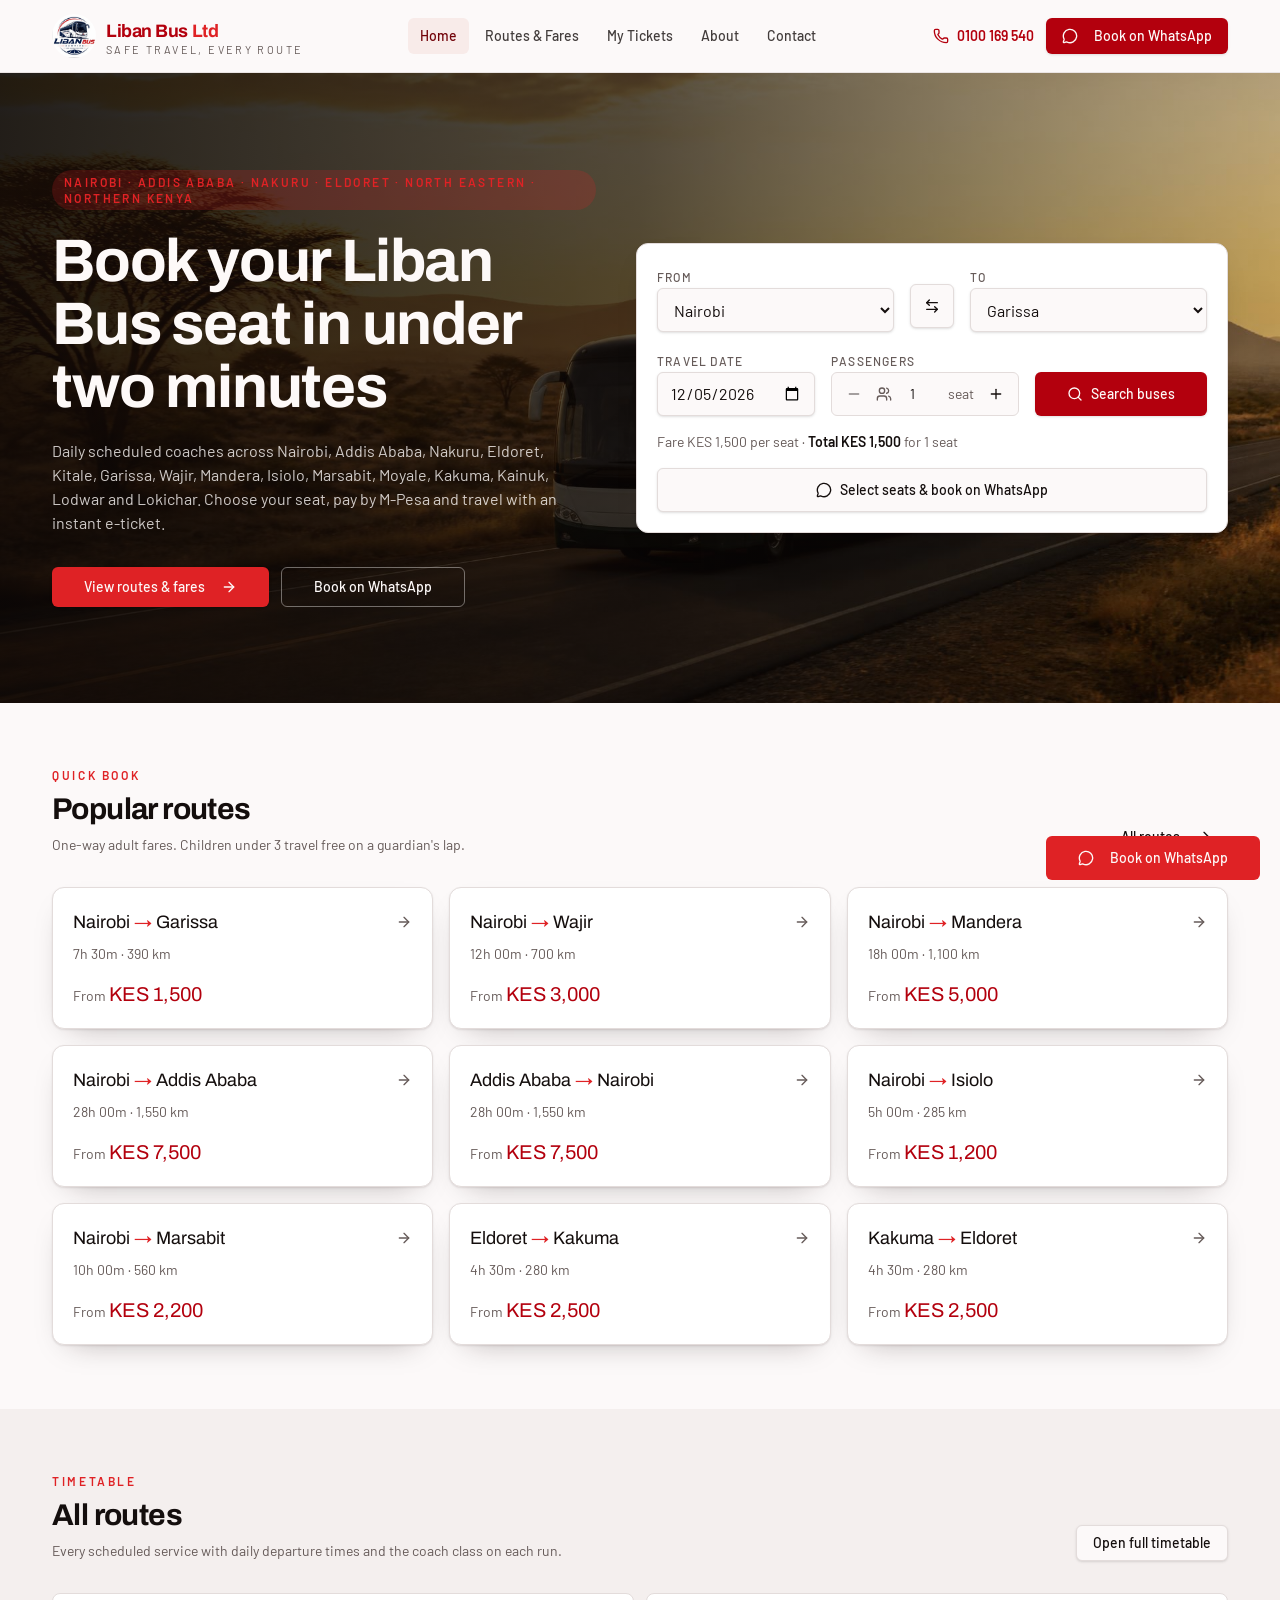
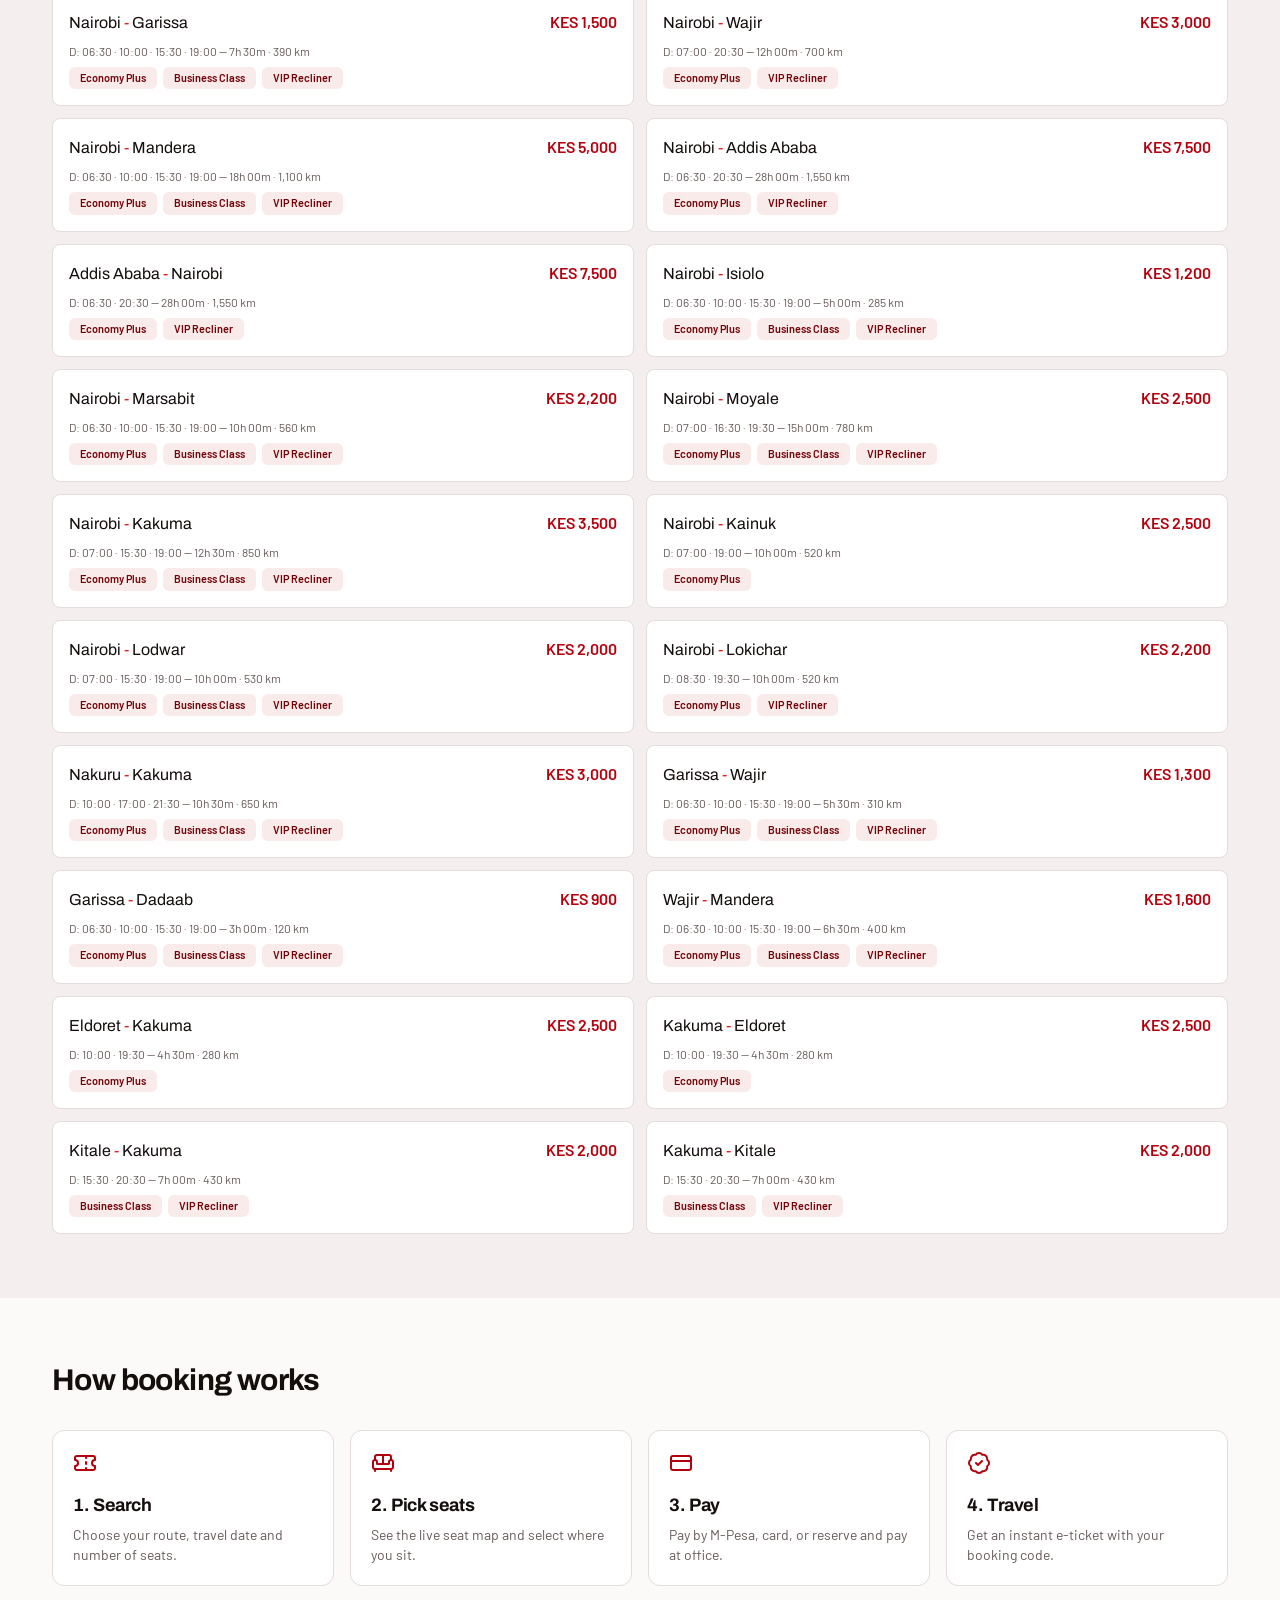
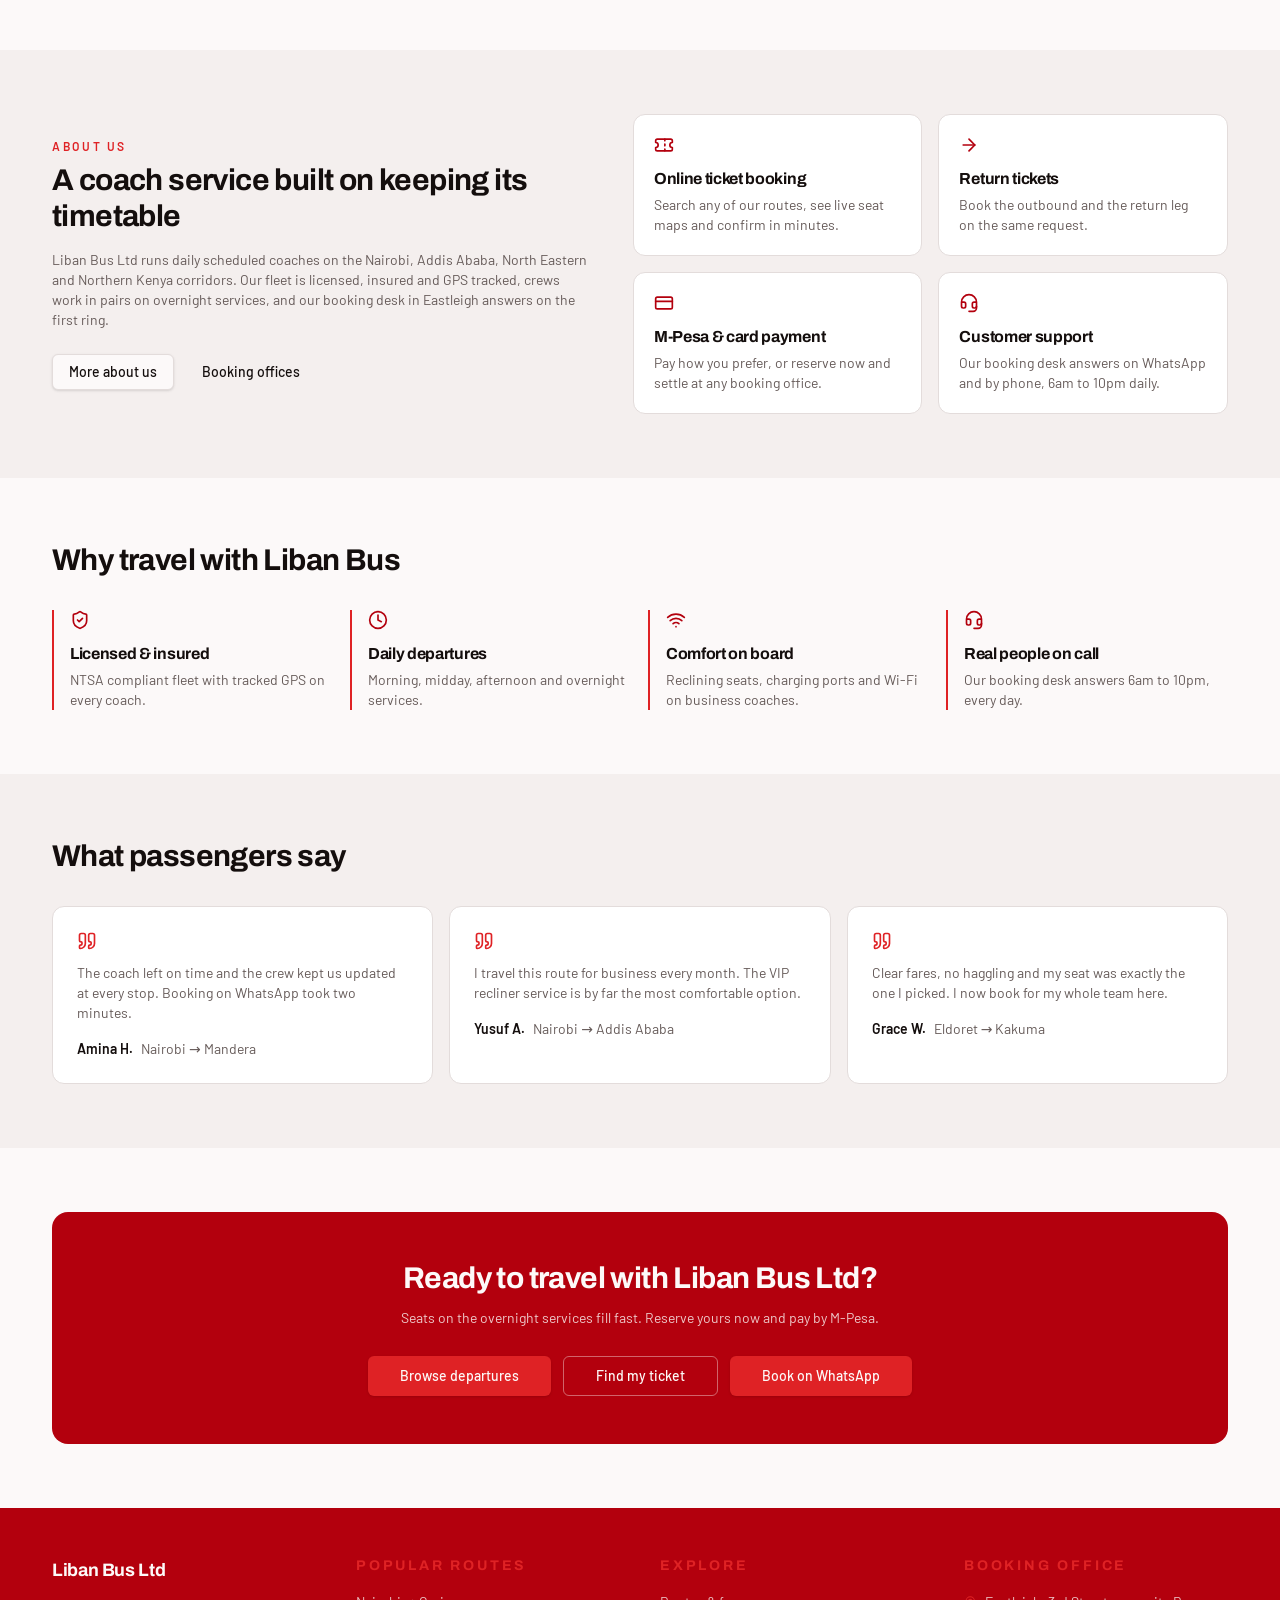
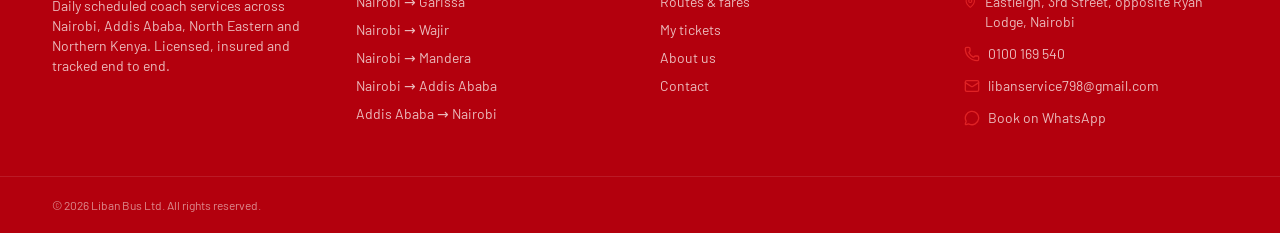
==== commit 2b0b2e31: "Change greeting from 'Hello' to 'Goodbye'" ====
--- a/index.html
+++ b/index.html
@@ -21,18 +21,18 @@
 <link rel="stylesheet" href="https://fonts.googleapis.com/css2?family=Archivo:wght@600;700;800&family=Barlow:wght@400;500;600;700&display=swap">
 <link rel="stylesheet" href="css/styles.css">
 <link rel="stylesheet" href="css/extra.css">
-<script type="application/ld+json">{"@context":"https://schema.org","@graph":[{"@type":"Organization","@id":"https://libanbusbooking.com/#organization","name":"Liban Bus Ltd","url":"https://libanbusbooking.com/","logo":"https://libanbusbooking.com/images/logo-512.png","telephone":"+254107080689","email":"libanservice798@gmail.com","address":{"@type":"PostalAddress","streetAddress":"3rd Street, Eastleigh, opposite Ryan Lodge","addressLocality":"Nairobi","addressCountry":"KE"}}]}</script>
+<script type="application/ld+json">{"@context":"https://schema.org","@graph":[{"@type":"Organization","@id":"https://libanbusbooking.com/#organization","name":"Liban Bus Ltd","url":"https://libanbusbooking.com/","logo":"https://libanbusbooking.com/images/logo-512.png","telephone":"+254100169540","email":"libanservice798@gmail.com","address":{"@type":"PostalAddress","streetAddress":"3rd Street, Eastleigh, opposite Ryan Lodge","addressLocality":"Nairobi","addressCountry":"KE"}}]}</script>
 
 </head>
 <body>
 <div class="flex min-h-screen flex-col">
-<header class="sticky top-0 z-40 border-b border-border/70 bg-background/95 backdrop-blur"><div class="container-page flex h-[72px] items-center justify-between gap-4"><a class="flex items-center gap-2.5" href="index.html"><img src="images/logo.jpg" alt="Liban Bus Ltd logo" width="44" height="44" class="h-11 w-11 rounded-full object-cover"><span class="leading-none"><span class="block font-display text-lg font-bold tracking-tight text-primary">Liban Bus <span class="text-accent">Ltd</span></span><span class="block text-[0.68rem] uppercase tracking-[0.22em] text-muted-foreground">Safe travel, every route</span></span></a><nav class="hidden items-center gap-1 lg:flex"><a class="rounded-md px-3 py-2 text-sm font-medium text-foreground/80 transition-colors hover:bg-secondary hover:text-secondary-foreground bg-secondary text-secondary-foreground" href="index.html">Home</a><a class="rounded-md px-3 py-2 text-sm font-medium text-foreground/80 transition-colors hover:bg-secondary hover:text-secondary-foreground" href="routes.html">Routes &amp; Fares</a><a class="rounded-md px-3 py-2 text-sm font-medium text-foreground/80 transition-colors hover:bg-secondary hover:text-secondary-foreground" href="bookings.html">My Tickets</a><a class="rounded-md px-3 py-2 text-sm font-medium text-foreground/80 transition-colors hover:bg-secondary hover:text-secondary-foreground" href="about.html">About</a><a class="rounded-md px-3 py-2 text-sm font-medium text-foreground/80 transition-colors hover:bg-secondary hover:text-secondary-foreground" href="contact.html">Contact</a></nav><div class="hidden items-center gap-3 lg:flex"><a href="tel:+254107080689" class="flex items-center gap-2 text-sm font-semibold text-primary hover:underline"><svg xmlns="http://www.w3.org/2000/svg" width="24" height="24" viewBox="0 0 24 24" fill="none" stroke="currentColor" stroke-width="2" stroke-linecap="round" stroke-linejoin="round" class="lucide h-4 w-4" aria-hidden="true"><path d="M13.832 16.568a1 1 0 0 0 1.213-.303l.355-.465A2 2 0 0 1 17 15h3a2 2 0 0 1 2 2v3a2 2 0 0 1-2 2A18 18 0 0 1 2 4a2 2 0 0 1 2-2h3a2 2 0 0 1 2 2v3a2 2 0 0 1-.8 1.6l-.468.351a1 1 0 0 0-.292 1.233 14 14 0 0 0 6.392 6.384"></path></svg>0107 080 689</a><a class="inline-flex items-center justify-center gap-2 whitespace-nowrap rounded-md text-sm font-medium cursor-pointer transition-colors focus-visible:outline-none focus-visible:ring-1 focus-visible:ring-ring [&_svg]:pointer-events-none [&_svg]:size-4 [&_svg]:shrink-0 bg-primary text-primary-foreground shadow hover:bg-primary/90 h-9 px-4 py-2" href="https://wa.me/254107080689?text=Hello%20Liban%20Bus%2C%20I%20would%20like%20to%20book%20a%20ticket." target="_blank" rel="noopener" data-wa><svg xmlns="http://www.w3.org/2000/svg" width="24" height="24" viewBox="0 0 24 24" fill="none" stroke="currentColor" stroke-width="2" stroke-linecap="round" stroke-linejoin="round" class="lucide mr-2 h-4 w-4" aria-hidden="true"><path d="M2.992 16.342a2 2 0 0 1 .094 1.167l-1.065 3.29a1 1 0 0 0 1.236 1.168l3.413-.998a2 2 0 0 1 1.099.092 10 10 0 1 0-4.777-4.719"></path></svg>Book on WhatsApp</a></div><button type="button" id="menu-toggle" aria-label="Open menu" aria-expanded="false" class="inline-flex h-10 w-10 items-center justify-center rounded-md border border-border lg:hidden"><svg xmlns="http://www.w3.org/2000/svg" width="24" height="24" viewBox="0 0 24 24" fill="none" stroke="currentColor" stroke-width="2" stroke-linecap="round" stroke-linejoin="round" class="lucide h-5 w-5" aria-hidden="true"><path d="M4 5h16"></path><path d="M4 12h16"></path><path d="M4 19h16"></path></svg></button></div><nav id="mobile-menu" class="hidden border-t border-border bg-background lg:hidden"><div class="container-page py-3"><a class="block rounded-md px-3 py-3 text-base font-medium hover:bg-secondary" href="index.html">Home</a><a class="block rounded-md px-3 py-3 text-base font-medium hover:bg-secondary" href="routes.html">Routes &amp; Fares</a><a class="block rounded-md px-3 py-3 text-base font-medium hover:bg-secondary" href="bookings.html">My Tickets</a><a class="block rounded-md px-3 py-3 text-base font-medium hover:bg-secondary" href="about.html">About</a><a class="block rounded-md px-3 py-3 text-base font-medium hover:bg-secondary" href="contact.html">Contact</a><a class="mt-2 block rounded-md bg-primary px-3 py-3 text-center text-base font-medium text-primary-foreground" href="https://wa.me/254107080689?text=Hello%20Liban%20Bus%2C%20I%20would%20like%20to%20book%20a%20ticket." target="_blank" rel="noopener">Book on WhatsApp</a></div></nav></header>
+<header class="sticky top-0 z-40 border-b border-border/70 bg-background/95 backdrop-blur"><div class="container-page flex h-[72px] items-center justify-between gap-4"><a class="flex items-center gap-2.5" href="index.html"><img src="images/logo.jpg" alt="Liban Bus Ltd logo" width="44" height="44" class="h-11 w-11 rounded-full object-cover"><span class="leading-none"><span class="block font-display text-lg font-bold tracking-tight text-primary">Liban Bus <span class="text-accent">Ltd</span></span><span class="block text-[0.68rem] uppercase tracking-[0.22em] text-muted-foreground">Safe travel, every route</span></span></a><nav class="hidden items-center gap-1 lg:flex"><a class="rounded-md px-3 py-2 text-sm font-medium text-foreground/80 transition-colors hover:bg-secondary hover:text-secondary-foreground bg-secondary text-secondary-foreground" href="index.html">Home</a><a class="rounded-md px-3 py-2 text-sm font-medium text-foreground/80 transition-colors hover:bg-secondary hover:text-secondary-foreground" href="routes.html">Routes &amp; Fares</a><a class="rounded-md px-3 py-2 text-sm font-medium text-foreground/80 transition-colors hover:bg-secondary hover:text-secondary-foreground" href="bookings.html">My Tickets</a><a class="rounded-md px-3 py-2 text-sm font-medium text-foreground/80 transition-colors hover:bg-secondary hover:text-secondary-foreground" href="about.html">About</a><a class="rounded-md px-3 py-2 text-sm font-medium text-foreground/80 transition-colors hover:bg-secondary hover:text-secondary-foreground" href="contact.html">Contact</a></nav><div class="hidden items-center gap-3 lg:flex"><a href="tel:+254100169540" class="flex items-center gap-2 text-sm font-semibold text-primary hover:underline"><svg xmlns="http://www.w3.org/2000/svg" width="24" height="24" viewBox="0 0 24 24" fill="none" stroke="currentColor" stroke-width="2" stroke-linecap="round" stroke-linejoin="round" class="lucide h-4 w-4" aria-hidden="true"><path d="M13.832 16.568a1 1 0 0 0 1.213-.303l.355-.465A2 2 0 0 1 17 15h3a2 2 0 0 1 2 2v3a2 2 0 0 1-2 2A18 18 0 0 1 2 4a2 2 0 0 1 2-2h3a2 2 0 0 1 2 2v3a2 2 0 0 1-.8 1.6l-.468.351a1 1 0 0 0-.292 1.233 14 14 0 0 0 6.392 6.384"></path></svg>0100 169 540</a><a class="inline-flex items-center justify-center gap-2 whitespace-nowrap rounded-md text-sm font-medium cursor-pointer transition-colors focus-visible:outline-none focus-visible:ring-1 focus-visible:ring-ring [&_svg]:pointer-events-none [&_svg]:size-4 [&_svg]:shrink-0 bg-primary text-primary-foreground shadow hover:bg-primary/90 h-9 px-4 py-2" href="https://wa.me/254100169540?text=Hello%20Liban%20Bus%2C%20I%20would%20like%20to%20book%20a%20ticket." target="_blank" rel="noopener" data-wa><svg xmlns="http://www.w3.org/2000/svg" width="24" height="24" viewBox="0 0 24 24" fill="none" stroke="currentColor" stroke-width="2" stroke-linecap="round" stroke-linejoin="round" class="lucide mr-2 h-4 w-4" aria-hidden="true"><path d="M2.992 16.342a2 2 0 0 1 .094 1.167l-1.065 3.29a1 1 0 0 0 1.236 1.168l3.413-.998a2 2 0 0 1 1.099.092 10 10 0 1 0-4.777-4.719"></path></svg>Book on WhatsApp</a></div><button type="button" id="menu-toggle" aria-label="Open menu" aria-expanded="false" class="inline-flex h-10 w-10 items-center justify-center rounded-md border border-border lg:hidden"><svg xmlns="http://www.w3.org/2000/svg" width="24" height="24" viewBox="0 0 24 24" fill="none" stroke="currentColor" stroke-width="2" stroke-linecap="round" stroke-linejoin="round" class="lucide h-5 w-5" aria-hidden="true"><path d="M4 5h16"></path><path d="M4 12h16"></path><path d="M4 19h16"></path></svg></button></div><nav id="mobile-menu" class="hidden border-t border-border bg-background lg:hidden"><div class="container-page py-3"><a class="block rounded-md px-3 py-3 text-base font-medium hover:bg-secondary" href="index.html">Home</a><a class="block rounded-md px-3 py-3 text-base font-medium hover:bg-secondary" href="routes.html">Routes &amp; Fares</a><a class="block rounded-md px-3 py-3 text-base font-medium hover:bg-secondary" href="bookings.html">My Tickets</a><a class="block rounded-md px-3 py-3 text-base font-medium hover:bg-secondary" href="about.html">About</a><a class="block rounded-md px-3 py-3 text-base font-medium hover:bg-secondary" href="contact.html">Contact</a><a class="mt-2 block rounded-md bg-primary px-3 py-3 text-center text-base font-medium text-primary-foreground" href="https://wa.me/254100169540?text=Hello%20Liban%20Bus%2C%20I%20would%20like%20to%20book%20a%20ticket." target="_blank" rel="noopener">Book on WhatsApp</a></div></nav></header>
 <main class="flex-1">
-<section class="relative isolate overflow-hidden" id="top"><img src="images/hero-bus.jpg" alt="Liban Bus Ltd coach on a northern Kenya highway at sunset" width="1920" height="1088" class="absolute inset-0 h-full w-full object-cover"><div class="absolute inset-0 bg-gradient-to-r from-ink/90 via-ink/70 to-ink/25"></div><div class="container-page relative grid gap-10 py-16 lg:grid-cols-[1.05fr_1fr] lg:items-center lg:py-24"><div class="text-primary-foreground"><span class="inline-flex items-center gap-2 rounded-full bg-accent/20 px-3 py-1 text-xs font-semibold uppercase tracking-[0.2em] text-accent">Nairobi · Addis Ababa · Nakuru · Eldoret · North Eastern · Northern Kenya</span><h1 class="mt-5 max-w-xl text-balance-tight text-4xl leading-[1.05] sm:text-5xl lg:text-6xl">Book your Liban Bus seat in under two minutes</h1><p class="mt-5 max-w-lg text-base text-primary-foreground/80">Daily scheduled coaches across Nairobi, Addis Ababa, Nakuru, Eldoret, Kitale, Garissa, Wajir, Mandera, Isiolo, Marsabit, Moyale, Kakuma, Kainuk, Lodwar and Lokichar. Choose your seat, pay by M-Pesa and travel with an instant e-ticket.</p><div class="mt-8 flex flex-wrap gap-3"><a class="inline-flex items-center justify-center gap-2 whitespace-nowrap text-sm font-medium cursor-pointer transition-colors focus-visible:outline-none focus-visible:ring-1 focus-visible:ring-ring disabled:pointer-events-none disabled:opacity-50 disabled:cursor-not-allowed [&amp;_svg]:pointer-events-none [&amp;_svg]:size-4 [&amp;_svg]:shrink-0 bg-accent text-accent-foreground shadow hover:bg-accent/90 h-10 rounded-md px-8" href="routes.html">View routes &amp; fares<svg xmlns="http://www.w3.org/2000/svg" width="24" height="24" viewBox="0 0 24 24" fill="none" stroke="currentColor" stroke-width="2" stroke-linecap="round" stroke-linejoin="round" class="lucide lucide-arrow-right ml-2 h-4 w-4" aria-hidden="true"><path d="M5 12h14"></path><path d="m12 5 7 7-7 7"></path></svg></a><a class="inline-flex items-center justify-center gap-2 whitespace-nowrap text-sm font-medium cursor-pointer transition-colors focus-visible:outline-none focus-visible:ring-1 focus-visible:ring-ring disabled:pointer-events-none disabled:opacity-50 disabled:cursor-not-allowed [&amp;_svg]:pointer-events-none [&amp;_svg]:size-4 [&amp;_svg]:shrink-0 border border-primary-foreground/40 bg-transparent text-primary-foreground hover:bg-primary-foreground/10 h-10 rounded-md px-8" href="https://wa.me/254107080689?text=Hello%20Liban%20Bus%2C%20I%20would%20like%20to%20book%20a%20ticket." target="_blank" rel="noopener">Book on WhatsApp</a></div></div><div><form id="search-form" class="rounded-xl border border-border bg-card p-4 shadow-card sm:p-5" action="routes.html#results" method="get"><div class="grid gap-4 md:grid-cols-[1fr_auto_1fr]"><div class="space-y-1.5"><label class="font-medium text-xs uppercase tracking-widest text-muted-foreground" for="from">From</label><select id="from" name="from" class="flex w-full items-center rounded-md border border-input bg-background px-3 py-2 text-sm shadow-sm h-11 focus:outline-none focus:ring-1 focus:ring-ring"></select></div><div class="flex items-end justify-center pb-1"><button class="inline-flex items-center justify-center gap-2 whitespace-nowrap rounded-md text-sm font-medium cursor-pointer transition-colors border border-input bg-background shadow-sm hover:bg-accent hover:text-accent-foreground h-11 w-11" type="button" id="swap" aria-label="Swap towns"><svg xmlns="http://www.w3.org/2000/svg" width="24" height="24" viewBox="0 0 24 24" fill="none" stroke="currentColor" stroke-width="2" stroke-linecap="round" stroke-linejoin="round" class="lucide h-4 w-4" aria-hidden="true"><path d="M8 3 4 7l4 4"></path><path d="M4 7h16"></path><path d="m16 21 4-4-4-4"></path><path d="M20 17H4"></path></svg></button></div><div class="space-y-1.5"><label class="font-medium text-xs uppercase tracking-widest text-muted-foreground" for="to">To</label><select id="to" name="to" class="flex w-full items-center rounded-md border border-input bg-background px-3 py-2 text-sm shadow-sm h-11 focus:outline-none focus:ring-1 focus:ring-ring"></select></div></div><div class="mt-4 grid gap-4 sm:grid-cols-[1fr_1fr_auto]"><div class="space-y-1.5"><label class="font-medium text-xs uppercase tracking-widest text-muted-foreground" for="date">Travel date</label><input id="date" name="date" type="date" class="flex w-full items-center rounded-md border border-input bg-background px-3 py-2 text-sm shadow-sm h-11 focus:outline-none focus:ring-1 focus:ring-ring" required></div><div class="space-y-1.5"><label class="font-medium text-xs uppercase tracking-widest text-muted-foreground" for="passenger-count">Passengers</label><div class="flex h-11 items-center rounded-md border border-input bg-background"><button class="inline-flex items-center justify-center rounded-md text-sm font-medium cursor-pointer transition-colors hover:bg-accent hover:text-accent-foreground h-11 w-11 shrink-0 disabled:opacity-50" type="button" id="pax-minus" aria-label="Remove a passenger"><svg xmlns="http://www.w3.org/2000/svg" width="24" height="24" viewBox="0 0 24 24" fill="none" stroke="currentColor" stroke-width="2" stroke-linecap="round" stroke-linejoin="round" class="lucide h-4 w-4" aria-hidden="true"><path d="M5 12h14"></path></svg></button><div class="flex flex-1 items-center justify-center gap-2"><svg xmlns="http://www.w3.org/2000/svg" width="24" height="24" viewBox="0 0 24 24" fill="none" stroke="currentColor" stroke-width="2" stroke-linecap="round" stroke-linejoin="round" class="lucide h-4 w-4 text-muted-foreground" aria-hidden="true"><path d="M16 21v-2a4 4 0 0 0-4-4H6a4 4 0 0 0-4 4v2"></path><path d="M16 3.128a4 4 0 0 1 0 7.744"></path><path d="M22 21v-2a4 4 0 0 0-3-3.87"></path><circle cx="9" cy="7" r="4"></circle></svg><input id="passenger-count" name="passengers" type="number" inputmode="numeric" min="1" max="10" class="w-10 bg-transparent text-center text-sm outline-none" value="1"><span class="text-sm text-muted-foreground" id="pax-label">seat</span></div><button class="inline-flex items-center justify-center rounded-md text-sm font-medium cursor-pointer transition-colors hover:bg-accent hover:text-accent-foreground h-11 w-11 shrink-0 disabled:opacity-50" type="button" id="pax-plus" aria-label="Add a passenger"><svg xmlns="http://www.w3.org/2000/svg" width="24" height="24" viewBox="0 0 24 24" fill="none" stroke="currentColor" stroke-width="2" stroke-linecap="round" stroke-linejoin="round" class="lucide h-4 w-4" aria-hidden="true"><path d="M5 12h14"></path><path d="M12 5v14"></path></svg></button></div></div><div class="flex items-end"><button class="inline-flex items-center justify-center gap-2 whitespace-nowrap text-sm font-medium cursor-pointer transition-colors bg-primary text-primary-foreground shadow hover:bg-primary/90 rounded-md px-8 h-11 w-full sm:w-auto" type="submit"><svg xmlns="http://www.w3.org/2000/svg" width="24" height="24" viewBox="0 0 24 24" fill="none" stroke="currentColor" stroke-width="2" stroke-linecap="round" stroke-linejoin="round" class="lucide h-4 w-4" aria-hidden="true"><path d="m21 21-4.34-4.34"></path><circle cx="11" cy="11" r="8"></circle></svg>Search buses</button></div></div><p class="mt-4 text-sm text-muted-foreground">Fare <span id="fare-one">KES 1,500</span> per seat · <span class="font-semibold text-foreground">Total <span id="fare-total">KES 1,500</span></span> for <span id="pax-n">1</span> <span id="pax-word">seat</span></p><a id="form-wa" class="inline-flex items-center justify-center gap-2 whitespace-nowrap text-sm font-medium cursor-pointer transition-colors border border-input bg-background shadow-sm hover:bg-accent hover:text-accent-foreground rounded-md px-8 mt-4 h-11 w-full" href="#" target="_blank" rel="noopener"><svg xmlns="http://www.w3.org/2000/svg" width="24" height="24" viewBox="0 0 24 24" fill="none" stroke="currentColor" stroke-width="2" stroke-linecap="round" stroke-linejoin="round" class="lucide h-4 w-4" aria-hidden="true"><path d="M2.992 16.342a2 2 0 0 1 .094 1.167l-1.065 3.29a1 1 0 0 0 1.236 1.168l3.413-.998a2 2 0 0 1 1.099.092 10 10 0 1 0-4.777-4.719"></path></svg>Select seats &amp; book on WhatsApp</a></form></div></div></section><section id="popular-routes" class="container-page py-16"><div class="flex flex-wrap items-end justify-between gap-4"><div><p class="text-xs font-semibold uppercase tracking-[0.22em] text-accent">Quick book</p><h2 class="mt-2 text-3xl">Popular routes</h2><p class="mt-2 text-sm text-muted-foreground">One-way adult fares. Children under 3 travel free on a guardian's lap.</p></div><a class="inline-flex items-center justify-center gap-2 whitespace-nowrap rounded-md text-sm font-medium cursor-pointer transition-colors focus-visible:outline-none focus-visible:ring-1 focus-visible:ring-ring disabled:pointer-events-none disabled:opacity-50 disabled:cursor-not-allowed [&amp;_svg]:pointer-events-none [&amp;_svg]:size-4 [&amp;_svg]:shrink-0 hover:bg-accent hover:text-accent-foreground h-9 px-4 py-2" href="routes.html">All routes<svg xmlns="http://www.w3.org/2000/svg" width="24" height="24" viewBox="0 0 24 24" fill="none" stroke="currentColor" stroke-width="2" stroke-linecap="round" stroke-linejoin="round" class="lucide lucide-arrow-right ml-2 h-4 w-4" aria-hidden="true"><path d="M5 12h14"></path><path d="m12 5 7 7-7 7"></path></svg></a></div><div class="mt-8 grid gap-4 sm:grid-cols-2 lg:grid-cols-3"><a class="group rounded-xl border border-border bg-card p-5 shadow-card transition-all hover:-translate-y-0.5 hover:shadow-lift" href="routes.html?from=Nairobi&amp;to=Garissa#results"><div class="flex items-center justify-between"><span class="font-display text-lg">Nairobi <span class="text-accent">→</span> Garissa</span><svg xmlns="http://www.w3.org/2000/svg" width="24" height="24" viewBox="0 0 24 24" fill="none" stroke="currentColor" stroke-width="2" stroke-linecap="round" stroke-linejoin="round" class="lucide lucide-arrow-right h-4 w-4 text-muted-foreground transition-transform group-hover:translate-x-1" aria-hidden="true"><path d="M5 12h14"></path><path d="m12 5 7 7-7 7"></path></svg></div><p class="mt-2 text-sm text-muted-foreground">7h 30m · 390 km</p><p class="mt-4 text-sm"><span class="text-muted-foreground">From </span><span class="font-display text-xl text-primary">KES 1,500</span></p></a><a class="group rounded-xl border border-border bg-card p-5 shadow-card transition-all hover:-translate-y-0.5 hover:shadow-lift" href="routes.html?from=Nairobi&amp;to=Wajir#results"><div class="flex items-center justify-between"><span class="font-display text-lg">Nairobi <span class="text-accent">→</span> Wajir</span><svg xmlns="http://www.w3.org/2000/svg" width="24" height="24" viewBox="0 0 24 24" fill="none" stroke="currentColor" stroke-width="2" stroke-linecap="round" stroke-linejoin="round" class="lucide lucide-arrow-right h-4 w-4 text-muted-foreground transition-transform group-hover:translate-x-1" aria-hidden="true"><path d="M5 12h14"></path><path d="m12 5 7 7-7 7"></path></svg></div><p class="mt-2 text-sm text-muted-foreground">12h 00m · 700 km</p><p class="mt-4 text-sm"><span class="text-muted-foreground">From </span><span class="font-display text-xl text-primary">KES 3,000</span></p></a><a class="group rounded-xl border border-border bg-card p-5 shadow-card transition-all hover:-translate-y-0.5 hover:shadow-lift" href="routes.html?from=Nairobi&amp;to=Mandera#results"><div class="flex items-center justify-between"><span class="font-display text-lg">Nairobi <span class="text-accent">→</span> Mandera</span><svg xmlns="http://www.w3.org/2000/svg" width="24" height="24" viewBox="0 0 24 24" fill="none" stroke="currentColor" stroke-width="2" stroke-linecap="round" stroke-linejoin="round" class="lucide lucide-arrow-right h-4 w-4 text-muted-foreground transition-transform group-hover:translate-x-1" aria-hidden="true"><path d="M5 12h14"></path><path d="m12 5 7 7-7 7"></path></svg></div><p class="mt-2 text-sm text-muted-foreground">18h 00m · 1,100 km</p><p class="mt-4 text-sm"><span class="text-muted-foreground">From </span><span class="font-display text-xl text-primary">KES 5,000</span></p></a><a class="group rounded-xl border border-border bg-card p-5 shadow-card transition-all hover:-translate-y-0.5 hover:shadow-lift" href="routes.html?from=Nairobi&amp;to=Addis+Ababa#results"><div class="flex items-center justify-between"><span class="font-display text-lg">Nairobi <span class="text-accent">→</span> Addis Ababa</span><svg xmlns="http://www.w3.org/2000/svg" width="24" height="24" viewBox="0 0 24 24" fill="none" stroke="currentColor" stroke-width="2" stroke-linecap="round" stroke-linejoin="round" class="lucide lucide-arrow-right h-4 w-4 text-muted-foreground transition-transform group-hover:translate-x-1" aria-hidden="true"><path d="M5 12h14"></path><path d="m12 5 7 7-7 7"></path></svg></div><p class="mt-2 text-sm text-muted-foreground">28h 00m · 1,550 km</p><p class="mt-4 text-sm"><span class="text-muted-foreground">From </span><span class="font-display text-xl text-primary">KES 7,500</span></p></a><a class="group rounded-xl border border-border bg-card p-5 shadow-card transition-all hover:-translate-y-0.5 hover:shadow-lift" href="routes.html?from=Addis+Ababa&amp;to=Nairobi#results"><div class="flex items-center justify-between"><span class="font-display text-lg">Addis Ababa <span class="text-accent">→</span> Nairobi</span><svg xmlns="http://www.w3.org/2000/svg" width="24" height="24" viewBox="0 0 24 24" fill="none" stroke="currentColor" stroke-width="2" stroke-linecap="round" stroke-linejoin="round" class="lucide lucide-arrow-right h-4 w-4 text-muted-foreground transition-transform group-hover:translate-x-1" aria-hidden="true"><path d="M5 12h14"></path><path d="m12 5 7 7-7 7"></path></svg></div><p class="mt-2 text-sm text-muted-foreground">28h 00m · 1,550 km</p><p class="mt-4 text-sm"><span class="text-muted-foreground">From </span><span class="font-display text-xl text-primary">KES 7,500</span></p></a><a class="group rounded-xl border border-border bg-card p-5 shadow-card transition-all hover:-translate-y-0.5 hover:shadow-lift" href="routes.html?from=Nairobi&amp;to=Isiolo#results"><div class="flex items-center justify-between"><span class="font-display text-lg">Nairobi <span class="text-accent">→</span> Isiolo</span><svg xmlns="http://www.w3.org/2000/svg" width="24" height="24" viewBox="0 0 24 24" fill="none" stroke="currentColor" stroke-width="2" stroke-linecap="round" stroke-linejoin="round" class="lucide lucide-arrow-right h-4 w-4 text-muted-foreground transition-transform group-hover:translate-x-1" aria-hidden="true"><path d="M5 12h14"></path><path d="m12 5 7 7-7 7"></path></svg></div><p class="mt-2 text-sm text-muted-foreground">5h 00m · 285 km</p><p class="mt-4 text-sm"><span class="text-muted-foreground">From </span><span class="font-display text-xl text-primary">KES 1,200</span></p></a><a class="group rounded-xl border border-border bg-card p-5 shadow-card transition-all hover:-translate-y-0.5 hover:shadow-lift" href="routes.html?from=Nairobi&amp;to=Marsabit#results"><div class="flex items-center justify-between"><span class="font-display text-lg">Nairobi <span class="text-accent">→</span> Marsabit</span><svg xmlns="http://www.w3.org/2000/svg" width="24" height="24" viewBox="0 0 24 24" fill="none" stroke="currentColor" stroke-width="2" stroke-linecap="round" stroke-linejoin="round" class="lucide lucide-arrow-right h-4 w-4 text-muted-foreground transition-transform group-hover:translate-x-1" aria-hidden="true"><path d="M5 12h14"></path><path d="m12 5 7 7-7 7"></path></svg></div><p class="mt-2 text-sm text-muted-foreground">10h 00m · 560 km</p><p class="mt-4 text-sm"><span class="text-muted-foreground">From </span><span class="font-display text-xl text-primary">KES 2,200</span></p></a><a class="group rounded-xl border border-border bg-card p-5 shadow-card transition-all hover:-translate-y-0.5 hover:shadow-lift" href="routes.html?from=Eldoret&amp;to=Kakuma#results"><div class="flex items-center justify-between"><span class="font-display text-lg">Eldoret <span class="text-accent">→</span> Kakuma</span><svg xmlns="http://www.w3.org/2000/svg" width="24" height="24" viewBox="0 0 24 24" fill="none" stroke="currentColor" stroke-width="2" stroke-linecap="round" stroke-linejoin="round" class="lucide lucide-arrow-right h-4 w-4 text-muted-foreground transition-transform group-hover:translate-x-1" aria-hidden="true"><path d="M5 12h14"></path><path d="m12 5 7 7-7 7"></path></svg></div><p class="mt-2 text-sm text-muted-foreground">4h 30m · 280 km</p><p class="mt-4 text-sm"><span class="text-muted-foreground">From </span><span class="font-display text-xl text-primary">KES 2,500</span></p></a><a class="group rounded-xl border border-border bg-card p-5 shadow-card transition-all hover:-translate-y-0.5 hover:shadow-lift" href="routes.html?from=Kakuma&amp;to=Eldoret#results"><div class="flex items-center justify-between"><span class="font-display text-lg">Kakuma <span class="text-accent">→</span> Eldoret</span><svg xmlns="http://www.w3.org/2000/svg" width="24" height="24" viewBox="0 0 24 24" fill="none" stroke="currentColor" stroke-width="2" stroke-linecap="round" stroke-linejoin="round" class="lucide lucide-arrow-right h-4 w-4 text-muted-foreground transition-transform group-hover:translate-x-1" aria-hidden="true"><path d="M5 12h14"></path><path d="m12 5 7 7-7 7"></path></svg></div><p class="mt-2 text-sm text-muted-foreground">4h 30m · 280 km</p><p class="mt-4 text-sm"><span class="text-muted-foreground">From </span><span class="font-display text-xl text-primary">KES 2,500</span></p></a></div></section><section id="all-routes" class="bg-sand py-16"><div class="container-page"><div class="flex flex-wrap items-end justify-between gap-4"><div><p class="text-xs font-semibold uppercase tracking-[0.22em] text-accent">Timetable</p><h2 class="mt-2 text-3xl">All routes</h2><p class="mt-2 text-sm text-muted-foreground">Every scheduled service with daily departure times and the coach class on each run.</p></div><a class="inline-flex items-center justify-center gap-2 whitespace-nowrap rounded-md text-sm font-medium cursor-pointer transition-colors focus-visible:outline-none focus-visible:ring-1 focus-visible:ring-ring disabled:pointer-events-none disabled:opacity-50 disabled:cursor-not-allowed [&amp;_svg]:pointer-events-none [&amp;_svg]:size-4 [&amp;_svg]:shrink-0 border border-input bg-background shadow-sm hover:bg-accent hover:text-accent-foreground h-9 px-4 py-2" href="routes.html">Open full timetable</a></div><div class="mt-8 grid gap-3 md:grid-cols-2"><a class="flex flex-col gap-2 rounded-lg border border-border bg-card p-4 transition-colors hover:border-accent" href="routes.html?from=Nairobi&amp;to=Garissa#results"><div class="flex items-baseline justify-between gap-3"><span class="font-display text-base">Nairobi <span class="text-accent">-</span> Garissa</span><span class="font-semibold text-primary">KES 1,500</span></div><p class="text-xs text-muted-foreground">D: 06:30 · 10:00 · 15:30 · 19:00 — 7h 30m · 390 km</p><div class="flex flex-wrap gap-1.5"><div class="inline-flex items-center rounded-md border px-2.5 py-0.5 font-semibold transition-colors focus:outline-none focus:ring-2 focus:ring-ring focus:ring-offset-2 border-transparent bg-secondary text-secondary-foreground hover:bg-secondary/80 text-[0.68rem]">Economy Plus</div><div class="inline-flex items-center rounded-md border px-2.5 py-0.5 font-semibold transition-colors focus:outline-none focus:ring-2 focus:ring-ring focus:ring-offset-2 border-transparent bg-secondary text-secondary-foreground hover:bg-secondary/80 text-[0.68rem]">Business Class</div><div class="inline-flex items-center rounded-md border px-2.5 py-0.5 font-semibold transition-colors focus:outline-none focus:ring-2 focus:ring-ring focus:ring-offset-2 border-transparent bg-secondary text-secondary-foreground hover:bg-secondary/80 text-[0.68rem]">VIP Recliner</div></div></a><a class="flex flex-col gap-2 rounded-lg border border-border bg-card p-4 transition-colors hover:border-accent" href="routes.html?from=Nairobi&amp;to=Wajir#results"><div class="flex items-baseline justify-between gap-3"><span class="font-display text-base">Nairobi <span class="text-accent">-</span> Wajir</span><span class="font-semibold text-primary">KES 3,000</span></div><p class="text-xs text-muted-foreground">D: 07:00 · 20:30 — 12h 00m · 700 km</p><div class="flex flex-wrap gap-1.5"><div class="inline-flex items-center rounded-md border px-2.5 py-0.5 font-semibold transition-colors focus:outline-none focus:ring-2 focus:ring-ring focus:ring-offset-2 border-transparent bg-secondary text-secondary-foreground hover:bg-secondary/80 text-[0.68rem]">Economy Plus</div><div class="inline-flex items-center rounded-md border px-2.5 py-0.5 font-semibold transition-colors focus:outline-none focus:ring-2 focus:ring-ring focus:ring-offset-2 border-transparent bg-secondary text-secondary-foreground hover:bg-secondary/80 text-[0.68rem]">VIP Recliner</div></div></a><a class="flex flex-col gap-2 rounded-lg border border-border bg-card p-4 transition-colors hover:border-accent" href="routes.html?from=Nairobi&amp;to=Mandera#results"><div class="flex items-baseline justify-between gap-3"><span class="font-display text-base">Nairobi <span class="text-accent">-</span> Mandera</span><span class="font-semibold text-primary">KES 5,000</span></div><p class="text-xs text-muted-foreground">D: 06:30 · 10:00 · 15:30 · 19:00 — 18h 00m · 1,100 km</p><div class="flex flex-wrap gap-1.5"><div class="inline-flex items-center rounded-md border px-2.5 py-0.5 font-semibold transition-colors focus:outline-none focus:ring-2 focus:ring-ring focus:ring-offset-2 border-transparent bg-secondary text-secondary-foreground hover:bg-secondary/80 text-[0.68rem]">Economy Plus</div><div class="inline-flex items-center rounded-md border px-2.5 py-0.5 font-semibold transition-colors focus:outline-none focus:ring-2 focus:ring-ring focus:ring-offset-2 border-transparent bg-secondary text-secondary-foreground hover:bg-secondary/80 text-[0.68rem]">Business Class</div><div class="inline-flex items-center rounded-md border px-2.5 py-0.5 font-semibold transition-colors focus:outline-none focus:ring-2 focus:ring-ring focus:ring-offset-2 border-transparent bg-secondary text-secondary-foreground hover:bg-secondary/80 text-[0.68rem]">VIP Recliner</div></div></a><a class="flex flex-col gap-2 rounded-lg border border-border bg-card p-4 transition-colors hover:border-accent" href="routes.html?from=Nairobi&amp;to=Addis+Ababa#results"><div class="flex items-baseline justify-between gap-3"><span class="font-display text-base">Nairobi <span class="text-accent">-</span> Addis Ababa</span><span class="font-semibold text-primary">KES 7,500</span></div><p class="text-xs text-muted-foreground">D: 06:30 · 20:30 — 28h 00m · 1,550 km</p><div class="flex flex-wrap gap-1.5"><div class="inline-flex items-center rounded-md border px-2.5 py-0.5 font-semibold transition-colors focus:outline-none focus:ring-2 focus:ring-ring focus:ring-offset-2 border-transparent bg-secondary text-secondary-foreground hover:bg-secondary/80 text-[0.68rem]">Economy Plus</div><div class="inline-flex items-center rounded-md border px-2.5 py-0.5 font-semibold transition-colors focus:outline-none focus:ring-2 focus:ring-ring focus:ring-offset-2 border-transparent bg-secondary text-secondary-foreground hover:bg-secondary/80 text-[0.68rem]">VIP Recliner</div></div></a><a class="flex flex-col gap-2 rounded-lg border border-border bg-card p-4 transition-colors hover:border-accent" href="routes.html?from=Addis+Ababa&amp;to=Nairobi#results"><div class="flex items-baseline justify-between gap-3"><span class="font-display text-base">Addis Ababa <span class="text-accent">-</span> Nairobi</span><span class="font-semibold text-primary">KES 7,500</span></div><p class="text-xs text-muted-foreground">D: 06:30 · 20:30 — 28h 00m · 1,550 km</p><div class="flex flex-wrap gap-1.5"><div class="inline-flex items-center rounded-md border px-2.5 py-0.5 font-semibold transition-colors focus:outline-none focus:ring-2 focus:ring-ring focus:ring-offset-2 border-transparent bg-secondary text-secondary-foreground hover:bg-secondary/80 text-[0.68rem]">Economy Plus</div><div class="inline-flex items-center rounded-md border px-2.5 py-0.5 font-semibold transition-colors focus:outline-none focus:ring-2 focus:ring-ring focus:ring-offset-2 border-transparent bg-secondary text-secondary-foreground hover:bg-secondary/80 text-[0.68rem]">VIP Recliner</div></div></a><a class="flex flex-col gap-2 rounded-lg border border-border bg-card p-4 transition-colors hover:border-accent" href="routes.html?from=Nairobi&amp;to=Isiolo#results"><div class="flex items-baseline justify-between gap-3"><span class="font-display text-base">Nairobi <span class="text-accent">-</span> Isiolo</span><span class="font-semibold text-primary">KES 1,200</span></div><p class="text-xs text-muted-foreground">D: 06:30 · 10:00 · 15:30 · 19:00 — 5h 00m · 285 km</p><div class="flex flex-wrap gap-1.5"><div class="inline-flex items-center rounded-md border px-2.5 py-0.5 font-semibold transition-colors focus:outline-none focus:ring-2 focus:ring-ring focus:ring-offset-2 border-transparent bg-secondary text-secondary-foreground hover:bg-secondary/80 text-[0.68rem]">Economy Plus</div><div class="inline-flex items-center rounded-md border px-2.5 py-0.5 font-semibold transition-colors focus:outline-none focus:ring-2 focus:ring-ring focus:ring-offset-2 border-transparent bg-secondary text-secondary-foreground hover:bg-secondary/80 text-[0.68rem]">Business Class</div><div class="inline-flex items-center rounded-md border px-2.5 py-0.5 font-semibold transition-colors focus:outline-none focus:ring-2 focus:ring-ring focus:ring-offset-2 border-transparent bg-secondary text-secondary-foreground hover:bg-secondary/80 text-[0.68rem]">VIP Recliner</div></div></a><a class="flex flex-col gap-2 rounded-lg border border-border bg-card p-4 transition-colors hover:border-accent" href="routes.html?from=Nairobi&amp;to=Marsabit#results"><div class="flex items-baseline justify-between gap-3"><span class="font-display text-base">Nairobi <span class="text-accent">-</span> Marsabit</span><span class="font-semibold text-primary">KES 2,200</span></div><p class="text-xs text-muted-foreground">D: 06:30 · 10:00 · 15:30 · 19:00 — 10h 00m · 560 km</p><div class="flex flex-wrap gap-1.5"><div class="inline-flex items-center rounded-md border px-2.5 py-0.5 font-semibold transition-colors focus:outline-none focus:ring-2 focus:ring-ring focus:ring-offset-2 border-transparent bg-secondary text-secondary-foreground hover:bg-secondary/80 text-[0.68rem]">Economy Plus</div><div class="inline-flex items-center rounded-md border px-2.5 py-0.5 font-semibold transition-colors focus:outline-none focus:ring-2 focus:ring-ring focus:ring-offset-2 border-transparent bg-secondary text-secondary-foreground hover:bg-secondary/80 text-[0.68rem]">Business Class</div><div class="inline-flex items-center rounded-md border px-2.5 py-0.5 font-semibold transition-colors focus:outline-none focus:ring-2 focus:ring-ring focus:ring-offset-2 border-transparent bg-secondary text-secondary-foreground hover:bg-secondary/80 text-[0.68rem]">VIP Recliner</div></div></a><a class="flex flex-col gap-2 rounded-lg border border-border bg-card p-4 transition-colors hover:border-accent" href="routes.html?from=Nairobi&amp;to=Moyale#results"><div class="flex items-baseline justify-between gap-3"><span class="font-display text-base">Nairobi <span class="text-accent">-</span> Moyale</span><span class="font-semibold text-primary">KES 2,500</span></div><p class="text-xs text-muted-foreground">D: 07:00 · 16:30 · 19:30 — 15h 00m · 780 km</p><div class="flex flex-wrap gap-1.5"><div class="inline-flex items-center rounded-md border px-2.5 py-0.5 font-semibold transition-colors focus:outline-none focus:ring-2 focus:ring-ring focus:ring-offset-2 border-transparent bg-secondary text-secondary-foreground hover:bg-secondary/80 text-[0.68rem]">Economy Plus</div><div class="inline-flex items-center rounded-md border px-2.5 py-0.5 font-semibold transition-colors focus:outline-none focus:ring-2 focus:ring-ring focus:ring-offset-2 border-transparent bg-secondary text-secondary-foreground hover:bg-secondary/80 text-[0.68rem]">Business Class</div><div class="inline-flex items-center rounded-md border px-2.5 py-0.5 font-semibold transition-colors focus:outline-none focus:ring-2 focus:ring-ring focus:ring-offset-2 border-transparent bg-secondary text-secondary-foreground hover:bg-secondary/80 text-[0.68rem]">VIP Recliner</div></div></a><a class="flex flex-col gap-2 rounded-lg border border-border bg-card p-4 transition-colors hover:border-accent" href="routes.html?from=Nairobi&amp;to=Kakuma#results"><div class="flex items-baseline justify-between gap-3"><span class="font-display text-base">Nairobi <span class="text-accent">-</span> Kakuma</span><span class="font-semibold text-primary">KES 3,500</span></div><p class="text-xs text-muted-foreground">D: 07:00 · 15:30 · 19:00 — 12h 30m · 850 km</p><div class="flex flex-wrap gap-1.5"><div class="inline-flex items-center rounded-md border px-2.5 py-0.5 font-semibold transition-colors focus:outline-none focus:ring-2 focus:ring-ring focus:ring-offset-2 border-transparent bg-secondary text-secondary-foreground hover:bg-secondary/80 text-[0.68rem]">Economy Plus</div><div class="inline-flex items-center rounded-md border px-2.5 py-0.5 font-semibold transition-colors focus:outline-none focus:ring-2 focus:ring-ring focus:ring-offset-2 border-transparent bg-secondary text-secondary-foreground hover:bg-secondary/80 text-[0.68rem]">Business Class</div><div class="inline-flex items-center rounded-md border px-2.5 py-0.5 font-semibold transition-colors focus:outline-none focus:ring-2 focus:ring-ring focus:ring-offset-2 border-transparent bg-secondary text-secondary-foreground hover:bg-secondary/80 text-[0.68rem]">VIP Recliner</div></div></a><a class="flex flex-col gap-2 rounded-lg border border-border bg-card p-4 transition-colors hover:border-accent" href="routes.html?from=Nairobi&amp;to=Kainuk#results"><div class="flex items-baseline justify-between gap-3"><span class="font-display text-base">Nairobi <span class="text-accent">-</span> Kainuk</span><span class="font-semibold text-primary">KES 2,500</span></div><p class="text-xs text-muted-foreground">D: 07:00 · 19:00 — 10h 00m · 520 km</p><div class="flex flex-wrap gap-1.5"><div class="inline-flex items-center rounded-md border px-2.5 py-0.5 font-semibold transition-colors focus:outline-none focus:ring-2 focus:ring-ring focus:ring-offset-2 border-transparent bg-secondary text-secondary-foreground hover:bg-secondary/80 text-[0.68rem]">Economy Plus</div></div></a><a class="flex flex-col gap-2 rounded-lg border border-border bg-card p-4 transition-colors hover:border-accent" href="routes.html?from=Nairobi&amp;to=Lodwar#results"><div class="flex items-baseline justify-between gap-3"><span class="font-display text-base">Nairobi <span class="text-accent">-</span> Lodwar</span><span class="font-semibold text-primary">KES 2,000</span></div><p class="text-xs text-muted-foreground">D: 07:00 · 15:30 · 19:00 — 10h 00m · 530 km</p><div class="flex flex-wrap gap-1.5"><div class="inline-flex items-center rounded-md border px-2.5 py-0.5 font-semibold transition-colors focus:outline-none focus:ring-2 focus:ring-ring focus:ring-offset-2 border-transparent bg-secondary text-secondary-foreground hover:bg-secondary/80 text-[0.68rem]">Economy Plus</div><div class="inline-flex items-center rounded-md border px-2.5 py-0.5 font-semibold transition-colors focus:outline-none focus:ring-2 focus:ring-ring focus:ring-offset-2 border-transparent bg-secondary text-secondary-foreground hover:bg-secondary/80 text-[0.68rem]">Business Class</div><div class="inline-flex items-center rounded-md border px-2.5 py-0.5 font-semibold transition-colors focus:outline-none focus:ring-2 focus:ring-ring focus:ring-offset-2 border-transparent bg-secondary text-secondary-foreground hover:bg-secondary/80 text-[0.68rem]">VIP Recliner</div></div></a><a class="flex flex-col gap-2 rounded-lg border border-border bg-card p-4 transition-colors hover:border-accent" href="routes.html?from=Nairobi&amp;to=Lokichar#results"><div class="flex items-baseline justify-between gap-3"><span class="font-display text-base">Nairobi <span class="text-accent">-</span> Lokichar</span><span class="font-semibold text-primary">KES 2,200</span></div><p class="text-xs text-muted-foreground">D: 08:30 · 19:30 — 10h 00m · 520 km</p><div class="flex flex-wrap gap-1.5"><div class="inline-flex items-center rounded-md border px-2.5 py-0.5 font-semibold transition-colors focus:outline-none focus:ring-2 focus:ring-ring focus:ring-offset-2 border-transparent bg-secondary text-secondary-foreground hover:bg-secondary/80 text-[0.68rem]">Economy Plus</div><div class="inline-flex items-center rounded-md border px-2.5 py-0.5 font-semibold transition-colors focus:outline-none focus:ring-2 focus:ring-ring focus:ring-offset-2 border-transparent bg-secondary text-secondary-foreground hover:bg-secondary/80 text-[0.68rem]">VIP Recliner</div></div></a><a class="flex flex-col gap-2 rounded-lg border border-border bg-card p-4 transition-colors hover:border-accent" href="routes.html?from=Nakuru&amp;to=Kakuma#results"><div class="flex items-baseline justify-between gap-3"><span class="font-display text-base">Nakuru <span class="text-accent">-</span> Kakuma</span><span class="font-semibold text-primary">KES 3,000</span></div><p class="text-xs text-muted-foreground">D: 10:00 · 17:00 · 21:30 — 10h 30m · 650 km</p><div class="flex flex-wrap gap-1.5"><div class="inline-flex items-center rounded-md border px-2.5 py-0.5 font-semibold transition-colors focus:outline-none focus:ring-2 focus:ring-ring focus:ring-offset-2 border-transparent bg-secondary text-secondary-foreground hover:bg-secondary/80 text-[0.68rem]">Economy Plus</div><div class="inline-flex items-center rounded-md border px-2.5 py-0.5 font-semibold transition-colors focus:outline-none focus:ring-2 focus:ring-ring focus:ring-offset-2 border-transparent bg-secondary text-secondary-foreground hover:bg-secondary/80 text-[0.68rem]">Business Class</div><div class="inline-flex items-center rounded-md border px-2.5 py-0.5 font-semibold transition-colors focus:outline-none focus:ring-2 focus:ring-ring focus:ring-offset-2 border-transparent bg-secondary text-secondary-foreground hover:bg-secondary/80 text-[0.68rem]">VIP Recliner</div></div></a><a class="flex flex-col gap-2 rounded-lg border border-border bg-card p-4 transition-colors hover:border-accent" href="routes.html?from=Garissa&amp;to=Wajir#results"><div class="flex items-baseline justify-between gap-3"><span class="font-display text-base">Garissa <span class="text-accent">-</span> Wajir</span><span class="font-semibold text-primary">KES 1,300</span></div><p class="text-xs text-muted-foreground">D: 06:30 · 10:00 · 15:30 · 19:00 — 5h 30m · 310 km</p><div class="flex flex-wrap gap-1.5"><div class="inline-flex items-center rounded-md border px-2.5 py-0.5 font-semibold transition-colors focus:outline-none focus:ring-2 focus:ring-ring focus:ring-offset-2 border-transparent bg-secondary text-secondary-foreground hover:bg-secondary/80 text-[0.68rem]">Economy Plus</div><div class="inline-flex items-center rounded-md border px-2.5 py-0.5 font-semibold transition-colors focus:outline-none focus:ring-2 focus:ring-ring focus:ring-offset-2 border-transparent bg-secondary text-secondary-foreground hover:bg-secondary/80 text-[0.68rem]">Business Class</div><div class="inline-flex items-center rounded-md border px-2.5 py-0.5 font-semibold transition-colors focus:outline-none focus:ring-2 focus:ring-ring focus:ring-offset-2 border-transparent bg-secondary text-secondary-foreground hover:bg-secondary/80 text-[0.68rem]">VIP Recliner</div></div></a><a class="flex flex-col gap-2 rounded-lg border border-border bg-card p-4 transition-colors hover:border-accent" href="routes.html?from=Garissa&amp;to=Dadaab#results"><div class="flex items-baseline justify-between gap-3"><span class="font-display text-base">Garissa <span class="text-accent">-</span> Dadaab</span><span class="font-semibold text-primary">KES 900</span></div><p class="text-xs text-muted-foreground">D: 06:30 · 10:00 · 15:30 · 19:00 — 3h 00m · 120 km</p><div class="flex flex-wrap gap-1.5"><div class="inline-flex items-center rounded-md border px-2.5 py-0.5 font-semibold transition-colors focus:outline-none focus:ring-2 focus:ring-ring focus:ring-offset-2 border-transparent bg-secondary text-secondary-foreground hover:bg-secondary/80 text-[0.68rem]">Economy Plus</div><div class="inline-flex items-center rounded-md border px-2.5 py-0.5 font-semibold transition-colors focus:outline-none focus:ring-2 focus:ring-ring focus:ring-offset-2 border-transparent bg-secondary text-secondary-foreground hover:bg-secondary/80 text-[0.68rem]">Business Class</div><div class="inline-flex items-center rounded-md border px-2.5 py-0.5 font-semibold transition-colors focus:outline-none focus:ring-2 focus:ring-ring focus:ring-offset-2 border-transparent bg-secondary text-secondary-foreground hover:bg-secondary/80 text-[0.68rem]">VIP Recliner</div></div></a><a class="flex flex-col gap-2 rounded-lg border border-border bg-card p-4 transition-colors hover:border-accent" href="routes.html?from=Wajir&amp;to=Mandera#results"><div class="flex items-baseline justify-between gap-3"><span class="font-display text-base">Wajir <span class="text-accent">-</span> Mandera</span><span class="font-semibold text-primary">KES 1,600</span></div><p class="text-xs text-muted-foreground">D: 06:30 · 10:00 · 15:30 · 19:00 — 6h 30m · 400 km</p><div class="flex flex-wrap gap-1.5"><div class="inline-flex items-center rounded-md border px-2.5 py-0.5 font-semibold transition-colors focus:outline-none focus:ring-2 focus:ring-ring focus:ring-offset-2 border-transparent bg-secondary text-secondary-foreground hover:bg-secondary/80 text-[0.68rem]">Economy Plus</div><div class="inline-flex items-center rounded-md border px-2.5 py-0.5 font-semibold transition-colors focus:outline-none focus:ring-2 focus:ring-ring focus:ring-offset-2 border-transparent bg-secondary text-secondary-foreground hover:bg-secondary/80 text-[0.68rem]">Business Class</div><div class="inline-flex items-center rounded-md border px-2.5 py-0.5 font-semibold transition-colors focus:outline-none focus:ring-2 focus:ring-ring focus:ring-offset-2 border-transparent bg-secondary text-secondary-foreground hover:bg-secondary/80 text-[0.68rem]">VIP Recliner</div></div></a><a class="flex flex-col gap-2 rounded-lg border border-border bg-card p-4 transition-colors hover:border-accent" href="routes.html?from=Eldoret&amp;to=Kakuma#results"><div class="flex items-baseline justify-between gap-3"><span class="font-display text-base">Eldoret <span class="text-accent">-</span> Kakuma</span><span class="font-semibold text-primary">KES 2,500</span></div><p class="text-xs text-muted-foreground">D: 10:00 · 19:30 — 4h 30m · 280 km</p><div class="flex flex-wrap gap-1.5"><div class="inline-flex items-center rounded-md border px-2.5 py-0.5 font-semibold transition-colors focus:outline-none focus:ring-2 focus:ring-ring focus:ring-offset-2 border-transparent bg-secondary text-secondary-foreground hover:bg-secondary/80 text-[0.68rem]">Economy Plus</div></div></a><a class="flex flex-col gap-2 rounded-lg border border-border bg-card p-4 transition-colors hover:border-accent" href="routes.html?from=Kakuma&amp;to=Eldoret#results"><div class="flex items-baseline justify-between gap-3"><span class="font-display text-base">Kakuma <span class="text-accent">-</span> Eldoret</span><span class="font-semibold text-primary">KES 2,500</span></div><p class="text-xs text-muted-foreground">D: 10:00 · 19:30 — 4h 30m · 280 km</p><div class="flex flex-wrap gap-1.5"><div class="inline-flex items-center rounded-md border px-2.5 py-0.5 font-semibold transition-colors focus:outline-none focus:ring-2 focus:ring-ring focus:ring-offset-2 border-transparent bg-secondary text-secondary-foreground hover:bg-secondary/80 text-[0.68rem]">Economy Plus</div></div></a><a class="flex flex-col gap-2 rounded-lg border border-border bg-card p-4 transition-colors hover:border-accent" href="routes.html?from=Kitale&amp;to=Kakuma#results"><div class="flex items-baseline justify-between gap-3"><span class="font-display text-base">Kitale <span class="text-accent">-</span> Kakuma</span><span class="font-semibold text-primary">KES 2,000</span></div><p class="text-xs text-muted-foreground">D: 15:30 · 20:30 — 7h 00m · 430 km</p><div class="flex flex-wrap gap-1.5"><div class="inline-flex items-center rounded-md border px-2.5 py-0.5 font-semibold transition-colors focus:outline-none focus:ring-2 focus:ring-ring focus:ring-offset-2 border-transparent bg-secondary text-secondary-foreground hover:bg-secondary/80 text-[0.68rem]">Business Class</div><div class="inline-flex items-center rounded-md border px-2.5 py-0.5 font-semibold transition-colors focus:outline-none focus:ring-2 focus:ring-ring focus:ring-offset-2 border-transparent bg-secondary text-secondary-foreground hover:bg-secondary/80 text-[0.68rem]">VIP Recliner</div></div></a><a class="flex flex-col gap-2 rounded-lg border border-border bg-card p-4 transition-colors hover:border-accent" href="routes.html?from=Kakuma&amp;to=Kitale#results"><div class="flex items-baseline justify-between gap-3"><span class="font-display text-base">Kakuma <span class="text-accent">-</span> Kitale</span><span class="font-semibold text-primary">KES 2,000</span></div><p class="text-xs text-muted-foreground">D: 15:30 · 20:30 — 7h 00m · 430 km</p><div class="flex flex-wrap gap-1.5"><div class="inline-flex items-center rounded-md border px-2.5 py-0.5 font-semibold transition-colors focus:outline-none focus:ring-2 focus:ring-ring focus:ring-offset-2 border-transparent bg-secondary text-secondary-foreground hover:bg-secondary/80 text-[0.68rem]">Business Class</div><div class="inline-flex items-center rounded-md border px-2.5 py-0.5 font-semibold transition-colors focus:outline-none focus:ring-2 focus:ring-ring focus:ring-offset-2 border-transparent bg-secondary text-secondary-foreground hover:bg-secondary/80 text-[0.68rem]">VIP Recliner</div></div></a></div></div></section><section class="container-page py-16"><h2 class="text-3xl">How booking works</h2><div class="mt-8 grid gap-4 sm:grid-cols-2 lg:grid-cols-4"><div class="rounded-xl border border-border bg-card p-5"><svg xmlns="http://www.w3.org/2000/svg" width="24" height="24" viewBox="0 0 24 24" fill="none" stroke="currentColor" stroke-width="2" stroke-linecap="round" stroke-linejoin="round" class="lucide lucide-ticket h-6 w-6 text-primary" aria-hidden="true"><path d="M2 9a3 3 0 0 1 0 6v2a2 2 0 0 0 2 2h16a2 2 0 0 0 2-2v-2a3 3 0 0 1 0-6V7a2 2 0 0 0-2-2H4a2 2 0 0 0-2 2Z"></path><path d="M13 5v2"></path><path d="M13 17v2"></path><path d="M13 11v2"></path></svg><h3 class="mt-4 text-lg">1. Search</h3><p class="mt-1.5 text-sm text-muted-foreground">Choose your route, travel date and number of seats.</p></div><div class="rounded-xl border border-border bg-card p-5"><svg xmlns="http://www.w3.org/2000/svg" width="24" height="24" viewBox="0 0 24 24" fill="none" stroke="currentColor" stroke-width="2" stroke-linecap="round" stroke-linejoin="round" class="lucide lucide-sofa h-6 w-6 text-primary" aria-hidden="true"><path d="M20 9V6a2 2 0 0 0-2-2H6a2 2 0 0 0-2 2v3"></path><path d="M2 16a2 2 0 0 0 2 2h16a2 2 0 0 0 2-2v-5a2 2 0 0 0-4 0v1.5a.5.5 0 0 1-.5.5h-11a.5.5 0 0 1-.5-.5V11a2 2 0 0 0-4 0z"></path><path d="M4 18v2"></path><path d="M20 18v2"></path><path d="M12 4v9"></path></svg><h3 class="mt-4 text-lg">2. Pick seats</h3><p class="mt-1.5 text-sm text-muted-foreground">See the live seat map and select where you sit.</p></div><div class="rounded-xl border border-border bg-card p-5"><svg xmlns="http://www.w3.org/2000/svg" width="24" height="24" viewBox="0 0 24 24" fill="none" stroke="currentColor" stroke-width="2" stroke-linecap="round" stroke-linejoin="round" class="lucide lucide-credit-card h-6 w-6 text-primary" aria-hidden="true"><rect width="20" height="14" x="2" y="5" rx="2"></rect><line x1="2" x2="22" y1="10" y2="10"></line></svg><h3 class="mt-4 text-lg">3. Pay</h3><p class="mt-1.5 text-sm text-muted-foreground">Pay by M-Pesa, card, or reserve and pay at office.</p></div><div class="rounded-xl border border-border bg-card p-5"><svg xmlns="http://www.w3.org/2000/svg" width="24" height="24" viewBox="0 0 24 24" fill="none" stroke="currentColor" stroke-width="2" stroke-linecap="round" stroke-linejoin="round" class="lucide lucide-badge-check h-6 w-6 text-primary" aria-hidden="true"><path d="M3.85 8.62a4 4 0 0 1 4.78-4.77 4 4 0 0 1 6.74 0 4 4 0 0 1 4.78 4.78 4 4 0 0 1 0 6.74 4 4 0 0 1-4.77 4.78 4 4 0 0 1-6.75 0 4 4 0 0 1-4.78-4.77 4 4 0 0 1 0-6.76Z"></path><path d="m9 12 2 2 4-4"></path></svg><h3 class="mt-4 text-lg">4. Travel</h3><p class="mt-1.5 text-sm text-muted-foreground">Get an instant e-ticket with your booking code.</p></div></div></section><section class="bg-sand py-16"><div class="container-page grid gap-10 lg:grid-cols-[1fr_1.1fr] lg:items-center"><div><p class="text-xs font-semibold uppercase tracking-[0.22em] text-accent">About us</p><h2 class="mt-2 text-3xl">A coach service built on keeping its timetable</h2><p class="mt-4 text-sm text-muted-foreground">Liban Bus Ltd runs daily scheduled coaches on the Nairobi, Addis Ababa, North Eastern and Northern Kenya corridors. Our fleet is licensed, insured and GPS tracked, crews work in pairs on overnight services, and our booking desk in Eastleigh answers on the first ring.</p><div class="mt-6 flex flex-wrap gap-3"><a class="inline-flex items-center justify-center gap-2 whitespace-nowrap rounded-md text-sm font-medium cursor-pointer transition-colors focus-visible:outline-none focus-visible:ring-1 focus-visible:ring-ring disabled:pointer-events-none disabled:opacity-50 disabled:cursor-not-allowed [&amp;_svg]:pointer-events-none [&amp;_svg]:size-4 [&amp;_svg]:shrink-0 border border-input bg-background shadow-sm hover:bg-accent hover:text-accent-foreground h-9 px-4 py-2" href="about.html">More about us</a><a class="inline-flex items-center justify-center gap-2 whitespace-nowrap rounded-md text-sm font-medium cursor-pointer transition-colors focus-visible:outline-none focus-visible:ring-1 focus-visible:ring-ring disabled:pointer-events-none disabled:opacity-50 disabled:cursor-not-allowed [&amp;_svg]:pointer-events-none [&amp;_svg]:size-4 [&amp;_svg]:shrink-0 hover:bg-accent hover:text-accent-foreground h-9 px-4 py-2" href="contact.html">Booking offices</a></div></div><div class="grid gap-4 sm:grid-cols-2"><div class="rounded-xl border border-border bg-card p-5"><svg xmlns="http://www.w3.org/2000/svg" width="24" height="24" viewBox="0 0 24 24" fill="none" stroke="currentColor" stroke-width="2" stroke-linecap="round" stroke-linejoin="round" class="lucide lucide-ticket h-5 w-5 text-primary" aria-hidden="true"><path d="M2 9a3 3 0 0 1 0 6v2a2 2 0 0 0 2 2h16a2 2 0 0 0 2-2v-2a3 3 0 0 1 0-6V7a2 2 0 0 0-2-2H4a2 2 0 0 0-2 2Z"></path><path d="M13 5v2"></path><path d="M13 17v2"></path><path d="M13 11v2"></path></svg><h3 class="mt-3 text-base">Online ticket booking</h3><p class="mt-1 text-sm text-muted-foreground">Search any of our routes, see live seat maps and confirm in minutes.</p></div><div class="rounded-xl border border-border bg-card p-5"><svg xmlns="http://www.w3.org/2000/svg" width="24" height="24" viewBox="0 0 24 24" fill="none" stroke="currentColor" stroke-width="2" stroke-linecap="round" stroke-linejoin="round" class="lucide lucide-arrow-right h-5 w-5 text-primary" aria-hidden="true"><path d="M5 12h14"></path><path d="m12 5 7 7-7 7"></path></svg><h3 class="mt-3 text-base">Return tickets</h3><p class="mt-1 text-sm text-muted-foreground">Book the outbound and the return leg on the same request.</p></div><div class="rounded-xl border border-border bg-card p-5"><svg xmlns="http://www.w3.org/2000/svg" width="24" height="24" viewBox="0 0 24 24" fill="none" stroke="currentColor" stroke-width="2" stroke-linecap="round" stroke-linejoin="round" class="lucide lucide-credit-card h-5 w-5 text-primary" aria-hidden="true"><rect width="20" height="14" x="2" y="5" rx="2"></rect><line x1="2" x2="22" y1="10" y2="10"></line></svg><h3 class="mt-3 text-base">M-Pesa &amp; card payment</h3><p class="mt-1 text-sm text-muted-foreground">Pay how you prefer, or reserve now and settle at any booking office.</p></div><div class="rounded-xl border border-border bg-card p-5"><svg xmlns="http://www.w3.org/2000/svg" width="24" height="24" viewBox="0 0 24 24" fill="none" stroke="currentColor" stroke-width="2" stroke-linecap="round" stroke-linejoin="round" class="lucide lucide-headset h-5 w-5 text-primary" aria-hidden="true"><path d="M3 11h3a2 2 0 0 1 2 2v3a2 2 0 0 1-2 2H5a2 2 0 0 1-2-2v-5Zm0 0a9 9 0 1 1 18 0m0 0v5a2 2 0 0 1-2 2h-1a2 2 0 0 1-2-2v-3a2 2 0 0 1 2-2h3Z"></path><path d="M21 16v2a4 4 0 0 1-4 4h-5"></path></svg><h3 class="mt-3 text-base">Customer support</h3><p class="mt-1 text-sm text-muted-foreground">Our booking desk answers on WhatsApp and by phone, 6am to 10pm daily.</p></div></div></div></section><section class="container-page py-16"><h2 class="text-3xl">Why travel with Liban Bus</h2><div class="mt-8 grid gap-4 sm:grid-cols-2 lg:grid-cols-4"><div class="border-l-2 border-accent pl-4"><svg xmlns="http://www.w3.org/2000/svg" width="24" height="24" viewBox="0 0 24 24" fill="none" stroke="currentColor" stroke-width="2" stroke-linecap="round" stroke-linejoin="round" class="lucide lucide-shield-check h-5 w-5 text-primary" aria-hidden="true"><path d="M20 13c0 5-3.5 7.5-7.66 8.95a1 1 0 0 1-.67-.01C7.5 20.5 4 18 4 13V6a1 1 0 0 1 1-1c2 0 4.5-1.2 6.24-2.72a1.17 1.17 0 0 1 1.52 0C14.51 3.81 17 5 19 5a1 1 0 0 1 1 1z"></path><path d="m9 12 2 2 4-4"></path></svg><h3 class="mt-3 text-base">Licensed &amp; insured</h3><p class="mt-1 text-sm text-muted-foreground">NTSA compliant fleet with tracked GPS on every coach.</p></div><div class="border-l-2 border-accent pl-4"><svg xmlns="http://www.w3.org/2000/svg" width="24" height="24" viewBox="0 0 24 24" fill="none" stroke="currentColor" stroke-width="2" stroke-linecap="round" stroke-linejoin="round" class="lucide lucide-clock h-5 w-5 text-primary" aria-hidden="true"><circle cx="12" cy="12" r="10"></circle><path d="M12 6v6l4 2"></path></svg><h3 class="mt-3 text-base">Daily departures</h3><p class="mt-1 text-sm text-muted-foreground">Morning, midday, afternoon and overnight services.</p></div><div class="border-l-2 border-accent pl-4"><svg xmlns="http://www.w3.org/2000/svg" width="24" height="24" viewBox="0 0 24 24" fill="none" stroke="currentColor" stroke-width="2" stroke-linecap="round" stroke-linejoin="round" class="lucide lucide-wifi h-5 w-5 text-primary" aria-hidden="true"><path d="M12 20h.01"></path><path d="M2 8.82a15 15 0 0 1 20 0"></path><path d="M5 12.859a10 10 0 0 1 14 0"></path><path d="M8.5 16.429a5 5 0 0 1 7 0"></path></svg><h3 class="mt-3 text-base">Comfort on board</h3><p class="mt-1 text-sm text-muted-foreground">Reclining seats, charging ports and Wi-Fi on business coaches.</p></div><div class="border-l-2 border-accent pl-4"><svg xmlns="http://www.w3.org/2000/svg" width="24" height="24" viewBox="0 0 24 24" fill="none" stroke="currentColor" stroke-width="2" stroke-linecap="round" stroke-linejoin="round" class="lucide lucide-headset h-5 w-5 text-primary" aria-hidden="true"><path d="M3 11h3a2 2 0 0 1 2 2v3a2 2 0 0 1-2 2H5a2 2 0 0 1-2-2v-5Zm0 0a9 9 0 1 1 18 0m0 0v5a2 2 0 0 1-2 2h-1a2 2 0 0 1-2-2v-3a2 2 0 0 1 2-2h3Z"></path><path d="M21 16v2a4 4 0 0 1-4 4h-5"></path></svg><h3 class="mt-3 text-base">Real people on call</h3><p class="mt-1 text-sm text-muted-foreground">Our booking desk answers 6am to 10pm, every day.</p></div></div></section><section class="bg-sand py-16"><div class="container-page"><h2 class="text-3xl">What passengers say</h2><div class="mt-8 grid gap-4 md:grid-cols-3"><figure class="rounded-xl border border-border bg-card p-6"><svg xmlns="http://www.w3.org/2000/svg" width="24" height="24" viewBox="0 0 24 24" fill="none" stroke="currentColor" stroke-width="2" stroke-linecap="round" stroke-linejoin="round" class="lucide lucide-quote h-5 w-5 text-accent" aria-hidden="true"><path d="M16 3a2 2 0 0 0-2 2v6a2 2 0 0 0 2 2 1 1 0 0 1 1 1v1a2 2 0 0 1-2 2 1 1 0 0 0-1 1v2a1 1 0 0 0 1 1 6 6 0 0 0 6-6V5a2 2 0 0 0-2-2z"></path><path d="M5 3a2 2 0 0 0-2 2v6a2 2 0 0 0 2 2 1 1 0 0 1 1 1v1a2 2 0 0 1-2 2 1 1 0 0 0-1 1v2a1 1 0 0 0 1 1 6 6 0 0 0 6-6V5a2 2 0 0 0-2-2z"></path></svg><blockquote class="mt-3 text-sm text-muted-foreground">The coach left on time and the crew kept us updated at every stop. Booking on WhatsApp took two minutes.</blockquote><figcaption class="mt-4 text-sm font-semibold">Amina H.<span class="ml-2 font-normal text-muted-foreground">Nairobi → Mandera</span></figcaption></figure><figure class="rounded-xl border border-border bg-card p-6"><svg xmlns="http://www.w3.org/2000/svg" width="24" height="24" viewBox="0 0 24 24" fill="none" stroke="currentColor" stroke-width="2" stroke-linecap="round" stroke-linejoin="round" class="lucide lucide-quote h-5 w-5 text-accent" aria-hidden="true"><path d="M16 3a2 2 0 0 0-2 2v6a2 2 0 0 0 2 2 1 1 0 0 1 1 1v1a2 2 0 0 1-2 2 1 1 0 0 0-1 1v2a1 1 0 0 0 1 1 6 6 0 0 0 6-6V5a2 2 0 0 0-2-2z"></path><path d="M5 3a2 2 0 0 0-2 2v6a2 2 0 0 0 2 2 1 1 0 0 1 1 1v1a2 2 0 0 1-2 2 1 1 0 0 0-1 1v2a1 1 0 0 0 1 1 6 6 0 0 0 6-6V5a2 2 0 0 0-2-2z"></path></svg><blockquote class="mt-3 text-sm text-muted-foreground">I travel this route for business every month. The VIP recliner service is by far the most comfortable option.</blockquote><figcaption class="mt-4 text-sm font-semibold">Yusuf A.<span class="ml-2 font-normal text-muted-foreground">Nairobi → Addis Ababa</span></figcaption></figure><figure class="rounded-xl border border-border bg-card p-6"><svg xmlns="http://www.w3.org/2000/svg" width="24" height="24" viewBox="0 0 24 24" fill="none" stroke="currentColor" stroke-width="2" stroke-linecap="round" stroke-linejoin="round" class="lucide lucide-quote h-5 w-5 text-accent" aria-hidden="true"><path d="M16 3a2 2 0 0 0-2 2v6a2 2 0 0 0 2 2 1 1 0 0 1 1 1v1a2 2 0 0 1-2 2 1 1 0 0 0-1 1v2a1 1 0 0 0 1 1 6 6 0 0 0 6-6V5a2 2 0 0 0-2-2z"></path><path d="M5 3a2 2 0 0 0-2 2v6a2 2 0 0 0 2 2 1 1 0 0 1 1 1v1a2 2 0 0 1-2 2 1 1 0 0 0-1 1v2a1 1 0 0 0 1 1 6 6 0 0 0 6-6V5a2 2 0 0 0-2-2z"></path></svg><blockquote class="mt-3 text-sm text-muted-foreground">Clear fares, no haggling and my seat was exactly the one I picked. I now book for my whole team here.</blockquote><figcaption class="mt-4 text-sm font-semibold">Grace W.<span class="ml-2 font-normal text-muted-foreground">Eldoret → Kakuma</span></figcaption></figure></div></div></section><section class="container-page py-16"><div class="rounded-2xl bg-primary px-6 py-12 text-center text-primary-foreground"><h2 class="text-3xl">Ready to travel with Liban Bus Ltd?</h2><p class="mx-auto mt-3 max-w-xl text-sm text-primary-foreground/80">Seats on the overnight services fill fast. Reserve yours now and pay by M-Pesa.</p><div class="mt-7 flex flex-wrap justify-center gap-3"><a class="inline-flex items-center justify-center gap-2 whitespace-nowrap text-sm font-medium cursor-pointer transition-colors focus-visible:outline-none focus-visible:ring-1 focus-visible:ring-ring disabled:pointer-events-none disabled:opacity-50 disabled:cursor-not-allowed [&amp;_svg]:pointer-events-none [&amp;_svg]:size-4 [&amp;_svg]:shrink-0 bg-accent text-accent-foreground shadow hover:bg-accent/90 h-10 rounded-md px-8" href="routes.html">Browse departures</a><a class="inline-flex items-center justify-center gap-2 whitespace-nowrap text-sm font-medium cursor-pointer transition-colors focus-visible:outline-none focus-visible:ring-1 focus-visible:ring-ring disabled:pointer-events-none disabled:opacity-50 disabled:cursor-not-allowed [&amp;_svg]:pointer-events-none [&amp;_svg]:size-4 [&amp;_svg]:shrink-0 border border-primary-foreground/40 bg-transparent text-primary-foreground hover:bg-primary-foreground/10 h-10 rounded-md px-8" href="bookings.html">Find my ticket</a><a class="inline-flex items-center justify-center gap-2 whitespace-nowrap text-sm font-medium cursor-pointer transition-colors focus-visible:outline-none focus-visible:ring-1 focus-visible:ring-ring disabled:pointer-events-none disabled:opacity-50 disabled:cursor-not-allowed [&amp;_svg]:pointer-events-none [&amp;_svg]:size-4 [&amp;_svg]:shrink-0 bg-accent text-accent-foreground shadow hover:bg-accent/90 h-10 rounded-md px-8" href="https://wa.me/254107080689?text=Hello%20Liban%20Bus%2C%20I%20would%20like%20to%20book%20a%20ticket." target="_blank" rel="noopener">Book on WhatsApp</a></div></div></section><script>(function(a,f){let l;try{l=JSON.parse(sessionStorage.getItem(a)||"{}")}catch{return}const n=l?.[f||history.state?.__TSR_key];let c=!1;for(const t in n){const e=n[t],o=e?.scrollX,s=e?.scrollY;if(Number.isFinite(o)&&Number.isFinite(s)){if(t==="window")scrollTo(o,s),c=!0;else if(t)try{const r=document.querySelector(t);r&&(r.scrollLeft=o,r.scrollTop=s)}catch{}}}if(c)return;const i=location.hash.slice(1);if(i){const t=history.state?.__hashScrollIntoViewOptions??!0;if(t){const e=document.getElementById(i);e&&e.scrollIntoView(t)}return}scrollTo(0,0)})("tsr-scroll-restoration-v1_3");document.currentScript.remove()</script>
+<section class="relative isolate overflow-hidden" id="top"><img src="images/hero-bus.jpg" alt="Liban Bus Ltd coach on a northern Kenya highway at sunset" width="1920" height="1088" class="absolute inset-0 h-full w-full object-cover"><div class="absolute inset-0 bg-gradient-to-r from-ink/90 via-ink/70 to-ink/25"></div><div class="container-page relative grid gap-10 py-16 lg:grid-cols-[1.05fr_1fr] lg:items-center lg:py-24"><div class="text-primary-foreground"><span class="inline-flex items-center gap-2 rounded-full bg-accent/20 px-3 py-1 text-xs font-semibold uppercase tracking-[0.2em] text-accent">Nairobi · Addis Ababa · Nakuru · Eldoret · North Eastern · Northern Kenya</span><h1 class="mt-5 max-w-xl text-balance-tight text-4xl leading-[1.05] sm:text-5xl lg:text-6xl">Book your Liban Bus seat in under two minutes</h1><p class="mt-5 max-w-lg text-base text-primary-foreground/80">Daily scheduled coaches across Nairobi, Addis Ababa, Nakuru, Eldoret, Kitale, Garissa, Wajir, Mandera, Isiolo, Marsabit, Moyale, Kakuma, Kainuk, Lodwar and Lokichar. Choose your seat, pay by M-Pesa and travel with an instant e-ticket.</p><div class="mt-8 flex flex-wrap gap-3"><a class="inline-flex items-center justify-center gap-2 whitespace-nowrap text-sm font-medium cursor-pointer transition-colors focus-visible:outline-none focus-visible:ring-1 focus-visible:ring-ring disabled:pointer-events-none disabled:opacity-50 disabled:cursor-not-allowed [&amp;_svg]:pointer-events-none [&amp;_svg]:size-4 [&amp;_svg]:shrink-0 bg-accent text-accent-foreground shadow hover:bg-accent/90 h-10 rounded-md px-8" href="routes.html">View routes &amp; fares<svg xmlns="http://www.w3.org/2000/svg" width="24" height="24" viewBox="0 0 24 24" fill="none" stroke="currentColor" stroke-width="2" stroke-linecap="round" stroke-linejoin="round" class="lucide lucide-arrow-right ml-2 h-4 w-4" aria-hidden="true"><path d="M5 12h14"></path><path d="m12 5 7 7-7 7"></path></svg></a><a class="inline-flex items-center justify-center gap-2 whitespace-nowrap text-sm font-medium cursor-pointer transition-colors focus-visible:outline-none focus-visible:ring-1 focus-visible:ring-ring disabled:pointer-events-none disabled:opacity-50 disabled:cursor-not-allowed [&amp;_svg]:pointer-events-none [&amp;_svg]:size-4 [&amp;_svg]:shrink-0 border border-primary-foreground/40 bg-transparent text-primary-foreground hover:bg-primary-foreground/10 h-10 rounded-md px-8" href="https://wa.me/254100169540?text=Hello%20Liban%20Bus%2C%20I%20would%20like%20to%20book%20a%20ticket." target="_blank" rel="noopener">Book on WhatsApp</a></div></div><div><form id="search-form" class="rounded-xl border border-border bg-card p-4 shadow-card sm:p-5" action="routes.html#results" method="get"><div class="grid gap-4 md:grid-cols-[1fr_auto_1fr]"><div class="space-y-1.5"><label class="font-medium text-xs uppercase tracking-widest text-muted-foreground" for="from">From</label><select id="from" name="from" class="flex w-full items-center rounded-md border border-input bg-background px-3 py-2 text-sm shadow-sm h-11 focus:outline-none focus:ring-1 focus:ring-ring"></select></div><div class="flex items-end justify-center pb-1"><button class="inline-flex items-center justify-center gap-2 whitespace-nowrap rounded-md text-sm font-medium cursor-pointer transition-colors border border-input bg-background shadow-sm hover:bg-accent hover:text-accent-foreground h-11 w-11" type="button" id="swap" aria-label="Swap towns"><svg xmlns="http://www.w3.org/2000/svg" width="24" height="24" viewBox="0 0 24 24" fill="none" stroke="currentColor" stroke-width="2" stroke-linecap="round" stroke-linejoin="round" class="lucide h-4 w-4" aria-hidden="true"><path d="M8 3 4 7l4 4"></path><path d="M4 7h16"></path><path d="m16 21 4-4-4-4"></path><path d="M20 17H4"></path></svg></button></div><div class="space-y-1.5"><label class="font-medium text-xs uppercase tracking-widest text-muted-foreground" for="to">To</label><select id="to" name="to" class="flex w-full items-center rounded-md border border-input bg-background px-3 py-2 text-sm shadow-sm h-11 focus:outline-none focus:ring-1 focus:ring-ring"></select></div></div><div class="mt-4 grid gap-4 sm:grid-cols-[1fr_1fr_auto]"><div class="space-y-1.5"><label class="font-medium text-xs uppercase tracking-widest text-muted-foreground" for="date">Travel date</label><input id="date" name="date" type="date" class="flex w-full items-center rounded-md border border-input bg-background px-3 py-2 text-sm shadow-sm h-11 focus:outline-none focus:ring-1 focus:ring-ring" required></div><div class="space-y-1.5"><label class="font-medium text-xs uppercase tracking-widest text-muted-foreground" for="passenger-count">Passengers</label><div class="flex h-11 items-center rounded-md border border-input bg-background"><button class="inline-flex items-center justify-center rounded-md text-sm font-medium cursor-pointer transition-colors hover:bg-accent hover:text-accent-foreground h-11 w-11 shrink-0 disabled:opacity-50" type="button" id="pax-minus" aria-label="Remove a passenger"><svg xmlns="http://www.w3.org/2000/svg" width="24" height="24" viewBox="0 0 24 24" fill="none" stroke="currentColor" stroke-width="2" stroke-linecap="round" stroke-linejoin="round" class="lucide h-4 w-4" aria-hidden="true"><path d="M5 12h14"></path></svg></button><div class="flex flex-1 items-center justify-center gap-2"><svg xmlns="http://www.w3.org/2000/svg" width="24" height="24" viewBox="0 0 24 24" fill="none" stroke="currentColor" stroke-width="2" stroke-linecap="round" stroke-linejoin="round" class="lucide h-4 w-4 text-muted-foreground" aria-hidden="true"><path d="M16 21v-2a4 4 0 0 0-4-4H6a4 4 0 0 0-4 4v2"></path><path d="M16 3.128a4 4 0 0 1 0 7.744"></path><path d="M22 21v-2a4 4 0 0 0-3-3.87"></path><circle cx="9" cy="7" r="4"></circle></svg><input id="passenger-count" name="passengers" type="number" inputmode="numeric" min="1" max="10" class="w-10 bg-transparent text-center text-sm outline-none" value="1"><span class="text-sm text-muted-foreground" id="pax-label">seat</span></div><button class="inline-flex items-center justify-center rounded-md text-sm font-medium cursor-pointer transition-colors hover:bg-accent hover:text-accent-foreground h-11 w-11 shrink-0 disabled:opacity-50" type="button" id="pax-plus" aria-label="Add a passenger"><svg xmlns="http://www.w3.org/2000/svg" width="24" height="24" viewBox="0 0 24 24" fill="none" stroke="currentColor" stroke-width="2" stroke-linecap="round" stroke-linejoin="round" class="lucide h-4 w-4" aria-hidden="true"><path d="M5 12h14"></path><path d="M12 5v14"></path></svg></button></div></div><div class="flex items-end"><button class="inline-flex items-center justify-center gap-2 whitespace-nowrap text-sm font-medium cursor-pointer transition-colors bg-primary text-primary-foreground shadow hover:bg-primary/90 rounded-md px-8 h-11 w-full sm:w-auto" type="submit"><svg xmlns="http://www.w3.org/2000/svg" width="24" height="24" viewBox="0 0 24 24" fill="none" stroke="currentColor" stroke-width="2" stroke-linecap="round" stroke-linejoin="round" class="lucide h-4 w-4" aria-hidden="true"><path d="m21 21-4.34-4.34"></path><circle cx="11" cy="11" r="8"></circle></svg>Search buses</button></div></div><p class="mt-4 text-sm text-muted-foreground">Fare <span id="fare-one">KES 1,500</span> per seat · <span class="font-semibold text-foreground">Total <span id="fare-total">KES 1,500</span></span> for <span id="pax-n">1</span> <span id="pax-word">seat</span></p><a id="form-wa" class="inline-flex items-center justify-center gap-2 whitespace-nowrap text-sm font-medium cursor-pointer transition-colors border border-input bg-background shadow-sm hover:bg-accent hover:text-accent-foreground rounded-md px-8 mt-4 h-11 w-full" href="#" target="_blank" rel="noopener"><svg xmlns="http://www.w3.org/2000/svg" width="24" height="24" viewBox="0 0 24 24" fill="none" stroke="currentColor" stroke-width="2" stroke-linecap="round" stroke-linejoin="round" class="lucide h-4 w-4" aria-hidden="true"><path d="M2.992 16.342a2 2 0 0 1 .094 1.167l-1.065 3.29a1 1 0 0 0 1.236 1.168l3.413-.998a2 2 0 0 1 1.099.092 10 10 0 1 0-4.777-4.719"></path></svg>Select seats &amp; book on WhatsApp</a></form></div></div></section><section id="popular-routes" class="container-page py-16"><div class="flex flex-wrap items-end justify-between gap-4"><div><p class="text-xs font-semibold uppercase tracking-[0.22em] text-accent">Quick book</p><h2 class="mt-2 text-3xl">Popular routes</h2><p class="mt-2 text-sm text-muted-foreground">One-way adult fares. Children under 3 travel free on a guardian's lap.</p></div><a class="inline-flex items-center justify-center gap-2 whitespace-nowrap rounded-md text-sm font-medium cursor-pointer transition-colors focus-visible:outline-none focus-visible:ring-1 focus-visible:ring-ring disabled:pointer-events-none disabled:opacity-50 disabled:cursor-not-allowed [&amp;_svg]:pointer-events-none [&amp;_svg]:size-4 [&amp;_svg]:shrink-0 hover:bg-accent hover:text-accent-foreground h-9 px-4 py-2" href="routes.html">All routes<svg xmlns="http://www.w3.org/2000/svg" width="24" height="24" viewBox="0 0 24 24" fill="none" stroke="currentColor" stroke-width="2" stroke-linecap="round" stroke-linejoin="round" class="lucide lucide-arrow-right ml-2 h-4 w-4" aria-hidden="true"><path d="M5 12h14"></path><path d="m12 5 7 7-7 7"></path></svg></a></div><div class="mt-8 grid gap-4 sm:grid-cols-2 lg:grid-cols-3"><a class="group rounded-xl border border-border bg-card p-5 shadow-card transition-all hover:-translate-y-0.5 hover:shadow-lift" href="routes.html?from=Nairobi&amp;to=Garissa#results"><div class="flex items-center justify-between"><span class="font-display text-lg">Nairobi <span class="text-accent">→</span> Garissa</span><svg xmlns="http://www.w3.org/2000/svg" width="24" height="24" viewBox="0 0 24 24" fill="none" stroke="currentColor" stroke-width="2" stroke-linecap="round" stroke-linejoin="round" class="lucide lucide-arrow-right h-4 w-4 text-muted-foreground transition-transform group-hover:translate-x-1" aria-hidden="true"><path d="M5 12h14"></path><path d="m12 5 7 7-7 7"></path></svg></div><p class="mt-2 text-sm text-muted-foreground">7h 30m · 390 km</p><p class="mt-4 text-sm"><span class="text-muted-foreground">From </span><span class="font-display text-xl text-primary">KES 1,500</span></p></a><a class="group rounded-xl border border-border bg-card p-5 shadow-card transition-all hover:-translate-y-0.5 hover:shadow-lift" href="routes.html?from=Nairobi&amp;to=Wajir#results"><div class="flex items-center justify-between"><span class="font-display text-lg">Nairobi <span class="text-accent">→</span> Wajir</span><svg xmlns="http://www.w3.org/2000/svg" width="24" height="24" viewBox="0 0 24 24" fill="none" stroke="currentColor" stroke-width="2" stroke-linecap="round" stroke-linejoin="round" class="lucide lucide-arrow-right h-4 w-4 text-muted-foreground transition-transform group-hover:translate-x-1" aria-hidden="true"><path d="M5 12h14"></path><path d="m12 5 7 7-7 7"></path></svg></div><p class="mt-2 text-sm text-muted-foreground">12h 00m · 700 km</p><p class="mt-4 text-sm"><span class="text-muted-foreground">From </span><span class="font-display text-xl text-primary">KES 3,000</span></p></a><a class="group rounded-xl border border-border bg-card p-5 shadow-card transition-all hover:-translate-y-0.5 hover:shadow-lift" href="routes.html?from=Nairobi&amp;to=Mandera#results"><div class="flex items-center justify-between"><span class="font-display text-lg">Nairobi <span class="text-accent">→</span> Mandera</span><svg xmlns="http://www.w3.org/2000/svg" width="24" height="24" viewBox="0 0 24 24" fill="none" stroke="currentColor" stroke-width="2" stroke-linecap="round" stroke-linejoin="round" class="lucide lucide-arrow-right h-4 w-4 text-muted-foreground transition-transform group-hover:translate-x-1" aria-hidden="true"><path d="M5 12h14"></path><path d="m12 5 7 7-7 7"></path></svg></div><p class="mt-2 text-sm text-muted-foreground">18h 00m · 1,100 km</p><p class="mt-4 text-sm"><span class="text-muted-foreground">From </span><span class="font-display text-xl text-primary">KES 5,000</span></p></a><a class="group rounded-xl border border-border bg-card p-5 shadow-card transition-all hover:-translate-y-0.5 hover:shadow-lift" href="routes.html?from=Nairobi&amp;to=Addis+Ababa#results"><div class="flex items-center justify-between"><span class="font-display text-lg">Nairobi <span class="text-accent">→</span> Addis Ababa</span><svg xmlns="http://www.w3.org/2000/svg" width="24" height="24" viewBox="0 0 24 24" fill="none" stroke="currentColor" stroke-width="2" stroke-linecap="round" stroke-linejoin="round" class="lucide lucide-arrow-right h-4 w-4 text-muted-foreground transition-transform group-hover:translate-x-1" aria-hidden="true"><path d="M5 12h14"></path><path d="m12 5 7 7-7 7"></path></svg></div><p class="mt-2 text-sm text-muted-foreground">28h 00m · 1,550 km</p><p class="mt-4 text-sm"><span class="text-muted-foreground">From </span><span class="font-display text-xl text-primary">KES 7,500</span></p></a><a class="group rounded-xl border border-border bg-card p-5 shadow-card transition-all hover:-translate-y-0.5 hover:shadow-lift" href="routes.html?from=Addis+Ababa&amp;to=Nairobi#results"><div class="flex items-center justify-between"><span class="font-display text-lg">Addis Ababa <span class="text-accent">→</span> Nairobi</span><svg xmlns="http://www.w3.org/2000/svg" width="24" height="24" viewBox="0 0 24 24" fill="none" stroke="currentColor" stroke-width="2" stroke-linecap="round" stroke-linejoin="round" class="lucide lucide-arrow-right h-4 w-4 text-muted-foreground transition-transform group-hover:translate-x-1" aria-hidden="true"><path d="M5 12h14"></path><path d="m12 5 7 7-7 7"></path></svg></div><p class="mt-2 text-sm text-muted-foreground">28h 00m · 1,550 km</p><p class="mt-4 text-sm"><span class="text-muted-foreground">From </span><span class="font-display text-xl text-primary">KES 7,500</span></p></a><a class="group rounded-xl border border-border bg-card p-5 shadow-card transition-all hover:-translate-y-0.5 hover:shadow-lift" href="routes.html?from=Nairobi&amp;to=Isiolo#results"><div class="flex items-center justify-between"><span class="font-display text-lg">Nairobi <span class="text-accent">→</span> Isiolo</span><svg xmlns="http://www.w3.org/2000/svg" width="24" height="24" viewBox="0 0 24 24" fill="none" stroke="currentColor" stroke-width="2" stroke-linecap="round" stroke-linejoin="round" class="lucide lucide-arrow-right h-4 w-4 text-muted-foreground transition-transform group-hover:translate-x-1" aria-hidden="true"><path d="M5 12h14"></path><path d="m12 5 7 7-7 7"></path></svg></div><p class="mt-2 text-sm text-muted-foreground">5h 00m · 285 km</p><p class="mt-4 text-sm"><span class="text-muted-foreground">From </span><span class="font-display text-xl text-primary">KES 1,200</span></p></a><a class="group rounded-xl border border-border bg-card p-5 shadow-card transition-all hover:-translate-y-0.5 hover:shadow-lift" href="routes.html?from=Nairobi&amp;to=Marsabit#results"><div class="flex items-center justify-between"><span class="font-display text-lg">Nairobi <span class="text-accent">→</span> Marsabit</span><svg xmlns="http://www.w3.org/2000/svg" width="24" height="24" viewBox="0 0 24 24" fill="none" stroke="currentColor" stroke-width="2" stroke-linecap="round" stroke-linejoin="round" class="lucide lucide-arrow-right h-4 w-4 text-muted-foreground transition-transform group-hover:translate-x-1" aria-hidden="true"><path d="M5 12h14"></path><path d="m12 5 7 7-7 7"></path></svg></div><p class="mt-2 text-sm text-muted-foreground">10h 00m · 560 km</p><p class="mt-4 text-sm"><span class="text-muted-foreground">From </span><span class="font-display text-xl text-primary">KES 2,200</span></p></a><a class="group rounded-xl border border-border bg-card p-5 shadow-card transition-all hover:-translate-y-0.5 hover:shadow-lift" href="routes.html?from=Eldoret&amp;to=Kakuma#results"><div class="flex items-center justify-between"><span class="font-display text-lg">Eldoret <span class="text-accent">→</span> Kakuma</span><svg xmlns="http://www.w3.org/2000/svg" width="24" height="24" viewBox="0 0 24 24" fill="none" stroke="currentColor" stroke-width="2" stroke-linecap="round" stroke-linejoin="round" class="lucide lucide-arrow-right h-4 w-4 text-muted-foreground transition-transform group-hover:translate-x-1" aria-hidden="true"><path d="M5 12h14"></path><path d="m12 5 7 7-7 7"></path></svg></div><p class="mt-2 text-sm text-muted-foreground">4h 30m · 280 km</p><p class="mt-4 text-sm"><span class="text-muted-foreground">From </span><span class="font-display text-xl text-primary">KES 2,500</span></p></a><a class="group rounded-xl border border-border bg-card p-5 shadow-card transition-all hover:-translate-y-0.5 hover:shadow-lift" href="routes.html?from=Kakuma&amp;to=Eldoret#results"><div class="flex items-center justify-between"><span class="font-display text-lg">Kakuma <span class="text-accent">→</span> Eldoret</span><svg xmlns="http://www.w3.org/2000/svg" width="24" height="24" viewBox="0 0 24 24" fill="none" stroke="currentColor" stroke-width="2" stroke-linecap="round" stroke-linejoin="round" class="lucide lucide-arrow-right h-4 w-4 text-muted-foreground transition-transform group-hover:translate-x-1" aria-hidden="true"><path d="M5 12h14"></path><path d="m12 5 7 7-7 7"></path></svg></div><p class="mt-2 text-sm text-muted-foreground">4h 30m · 280 km</p><p class="mt-4 text-sm"><span class="text-muted-foreground">From </span><span class="font-display text-xl text-primary">KES 2,500</span></p></a></div></section><section id="all-routes" class="bg-sand py-16"><div class="container-page"><div class="flex flex-wrap items-end justify-between gap-4"><div><p class="text-xs font-semibold uppercase tracking-[0.22em] text-accent">Timetable</p><h2 class="mt-2 text-3xl">All routes</h2><p class="mt-2 text-sm text-muted-foreground">Every scheduled service with daily departure times and the coach class on each run.</p></div><a class="inline-flex items-center justify-center gap-2 whitespace-nowrap rounded-md text-sm font-medium cursor-pointer transition-colors focus-visible:outline-none focus-visible:ring-1 focus-visible:ring-ring disabled:pointer-events-none disabled:opacity-50 disabled:cursor-not-allowed [&amp;_svg]:pointer-events-none [&amp;_svg]:size-4 [&amp;_svg]:shrink-0 border border-input bg-background shadow-sm hover:bg-accent hover:text-accent-foreground h-9 px-4 py-2" href="routes.html">Open full timetable</a></div><div class="mt-8 grid gap-3 md:grid-cols-2"><a class="flex flex-col gap-2 rounded-lg border border-border bg-card p-4 transition-colors hover:border-accent" href="routes.html?from=Nairobi&amp;to=Garissa#results"><div class="flex items-baseline justify-between gap-3"><span class="font-display text-base">Nairobi <span class="text-accent">-</span> Garissa</span><span class="font-semibold text-primary">KES 1,500</span></div><p class="text-xs text-muted-foreground">D: 06:30 · 10:00 · 15:30 · 19:00 — 7h 30m · 390 km</p><div class="flex flex-wrap gap-1.5"><div class="inline-flex items-center rounded-md border px-2.5 py-0.5 font-semibold transition-colors focus:outline-none focus:ring-2 focus:ring-ring focus:ring-offset-2 border-transparent bg-secondary text-secondary-foreground hover:bg-secondary/80 text-[0.68rem]">Economy Plus</div><div class="inline-flex items-center rounded-md border px-2.5 py-0.5 font-semibold transition-colors focus:outline-none focus:ring-2 focus:ring-ring focus:ring-offset-2 border-transparent bg-secondary text-secondary-foreground hover:bg-secondary/80 text-[0.68rem]">Business Class</div><div class="inline-flex items-center rounded-md border px-2.5 py-0.5 font-semibold transition-colors focus:outline-none focus:ring-2 focus:ring-ring focus:ring-offset-2 border-transparent bg-secondary text-secondary-foreground hover:bg-secondary/80 text-[0.68rem]">VIP Recliner</div></div></a><a class="flex flex-col gap-2 rounded-lg border border-border bg-card p-4 transition-colors hover:border-accent" href="routes.html?from=Nairobi&amp;to=Wajir#results"><div class="flex items-baseline justify-between gap-3"><span class="font-display text-base">Nairobi <span class="text-accent">-</span> Wajir</span><span class="font-semibold text-primary">KES 3,000</span></div><p class="text-xs text-muted-foreground">D: 07:00 · 20:30 — 12h 00m · 700 km</p><div class="flex flex-wrap gap-1.5"><div class="inline-flex items-center rounded-md border px-2.5 py-0.5 font-semibold transition-colors focus:outline-none focus:ring-2 focus:ring-ring focus:ring-offset-2 border-transparent bg-secondary text-secondary-foreground hover:bg-secondary/80 text-[0.68rem]">Economy Plus</div><div class="inline-flex items-center rounded-md border px-2.5 py-0.5 font-semibold transition-colors focus:outline-none focus:ring-2 focus:ring-ring focus:ring-offset-2 border-transparent bg-secondary text-secondary-foreground hover:bg-secondary/80 text-[0.68rem]">VIP Recliner</div></div></a><a class="flex flex-col gap-2 rounded-lg border border-border bg-card p-4 transition-colors hover:border-accent" href="routes.html?from=Nairobi&amp;to=Mandera#results"><div class="flex items-baseline justify-between gap-3"><span class="font-display text-base">Nairobi <span class="text-accent">-</span> Mandera</span><span class="font-semibold text-primary">KES 5,000</span></div><p class="text-xs text-muted-foreground">D: 06:30 · 10:00 · 15:30 · 19:00 — 18h 00m · 1,100 km</p><div class="flex flex-wrap gap-1.5"><div class="inline-flex items-center rounded-md border px-2.5 py-0.5 font-semibold transition-colors focus:outline-none focus:ring-2 focus:ring-ring focus:ring-offset-2 border-transparent bg-secondary text-secondary-foreground hover:bg-secondary/80 text-[0.68rem]">Economy Plus</div><div class="inline-flex items-center rounded-md border px-2.5 py-0.5 font-semibold transition-colors focus:outline-none focus:ring-2 focus:ring-ring focus:ring-offset-2 border-transparent bg-secondary text-secondary-foreground hover:bg-secondary/80 text-[0.68rem]">Business Class</div><div class="inline-flex items-center rounded-md border px-2.5 py-0.5 font-semibold transition-colors focus:outline-none focus:ring-2 focus:ring-ring focus:ring-offset-2 border-transparent bg-secondary text-secondary-foreground hover:bg-secondary/80 text-[0.68rem]">VIP Recliner</div></div></a><a class="flex flex-col gap-2 rounded-lg border border-border bg-card p-4 transition-colors hover:border-accent" href="routes.html?from=Nairobi&amp;to=Addis+Ababa#results"><div class="flex items-baseline justify-between gap-3"><span class="font-display text-base">Nairobi <span class="text-accent">-</span> Addis Ababa</span><span class="font-semibold text-primary">KES 7,500</span></div><p class="text-xs text-muted-foreground">D: 06:30 · 20:30 — 28h 00m · 1,550 km</p><div class="flex flex-wrap gap-1.5"><div class="inline-flex items-center rounded-md border px-2.5 py-0.5 font-semibold transition-colors focus:outline-none focus:ring-2 focus:ring-ring focus:ring-offset-2 border-transparent bg-secondary text-secondary-foreground hover:bg-secondary/80 text-[0.68rem]">Economy Plus</div><div class="inline-flex items-center rounded-md border px-2.5 py-0.5 font-semibold transition-colors focus:outline-none focus:ring-2 focus:ring-ring focus:ring-offset-2 border-transparent bg-secondary text-secondary-foreground hover:bg-secondary/80 text-[0.68rem]">VIP Recliner</div></div></a><a class="flex flex-col gap-2 rounded-lg border border-border bg-card p-4 transition-colors hover:border-accent" href="routes.html?from=Addis+Ababa&amp;to=Nairobi#results"><div class="flex items-baseline justify-between gap-3"><span class="font-display text-base">Addis Ababa <span class="text-accent">-</span> Nairobi</span><span class="font-semibold text-primary">KES 7,500</span></div><p class="text-xs text-muted-foreground">D: 06:30 · 20:30 — 28h 00m · 1,550 km</p><div class="flex flex-wrap gap-1.5"><div class="inline-flex items-center rounded-md border px-2.5 py-0.5 font-semibold transition-colors focus:outline-none focus:ring-2 focus:ring-ring focus:ring-offset-2 border-transparent bg-secondary text-secondary-foreground hover:bg-secondary/80 text-[0.68rem]">Economy Plus</div><div class="inline-flex items-center rounded-md border px-2.5 py-0.5 font-semibold transition-colors focus:outline-none focus:ring-2 focus:ring-ring focus:ring-offset-2 border-transparent bg-secondary text-secondary-foreground hover:bg-secondary/80 text-[0.68rem]">VIP Recliner</div></div></a><a class="flex flex-col gap-2 rounded-lg border border-border bg-card p-4 transition-colors hover:border-accent" href="routes.html?from=Nairobi&amp;to=Isiolo#results"><div class="flex items-baseline justify-between gap-3"><span class="font-display text-base">Nairobi <span class="text-accent">-</span> Isiolo</span><span class="font-semibold text-primary">KES 1,200</span></div><p class="text-xs text-muted-foreground">D: 06:30 · 10:00 · 15:30 · 19:00 — 5h 00m · 285 km</p><div class="flex flex-wrap gap-1.5"><div class="inline-flex items-center rounded-md border px-2.5 py-0.5 font-semibold transition-colors focus:outline-none focus:ring-2 focus:ring-ring focus:ring-offset-2 border-transparent bg-secondary text-secondary-foreground hover:bg-secondary/80 text-[0.68rem]">Economy Plus</div><div class="inline-flex items-center rounded-md border px-2.5 py-0.5 font-semibold transition-colors focus:outline-none focus:ring-2 focus:ring-ring focus:ring-offset-2 border-transparent bg-secondary text-secondary-foreground hover:bg-secondary/80 text-[0.68rem]">Business Class</div><div class="inline-flex items-center rounded-md border px-2.5 py-0.5 font-semibold transition-colors focus:outline-none focus:ring-2 focus:ring-ring focus:ring-offset-2 border-transparent bg-secondary text-secondary-foreground hover:bg-secondary/80 text-[0.68rem]">VIP Recliner</div></div></a><a class="flex flex-col gap-2 rounded-lg border border-border bg-card p-4 transition-colors hover:border-accent" href="routes.html?from=Nairobi&amp;to=Marsabit#results"><div class="flex items-baseline justify-between gap-3"><span class="font-display text-base">Nairobi <span class="text-accent">-</span> Marsabit</span><span class="font-semibold text-primary">KES 2,200</span></div><p class="text-xs text-muted-foreground">D: 06:30 · 10:00 · 15:30 · 19:00 — 10h 00m · 560 km</p><div class="flex flex-wrap gap-1.5"><div class="inline-flex items-center rounded-md border px-2.5 py-0.5 font-semibold transition-colors focus:outline-none focus:ring-2 focus:ring-ring focus:ring-offset-2 border-transparent bg-secondary text-secondary-foreground hover:bg-secondary/80 text-[0.68rem]">Economy Plus</div><div class="inline-flex items-center rounded-md border px-2.5 py-0.5 font-semibold transition-colors focus:outline-none focus:ring-2 focus:ring-ring focus:ring-offset-2 border-transparent bg-secondary text-secondary-foreground hover:bg-secondary/80 text-[0.68rem]">Business Class</div><div class="inline-flex items-center rounded-md border px-2.5 py-0.5 font-semibold transition-colors focus:outline-none focus:ring-2 focus:ring-ring focus:ring-offset-2 border-transparent bg-secondary text-secondary-foreground hover:bg-secondary/80 text-[0.68rem]">VIP Recliner</div></div></a><a class="flex flex-col gap-2 rounded-lg border border-border bg-card p-4 transition-colors hover:border-accent" href="routes.html?from=Nairobi&amp;to=Moyale#results"><div class="flex items-baseline justify-between gap-3"><span class="font-display text-base">Nairobi <span class="text-accent">-</span> Moyale</span><span class="font-semibold text-primary">KES 2,500</span></div><p class="text-xs text-muted-foreground">D: 07:00 · 16:30 · 19:30 — 15h 00m · 780 km</p><div class="flex flex-wrap gap-1.5"><div class="inline-flex items-center rounded-md border px-2.5 py-0.5 font-semibold transition-colors focus:outline-none focus:ring-2 focus:ring-ring focus:ring-offset-2 border-transparent bg-secondary text-secondary-foreground hover:bg-secondary/80 text-[0.68rem]">Economy Plus</div><div class="inline-flex items-center rounded-md border px-2.5 py-0.5 font-semibold transition-colors focus:outline-none focus:ring-2 focus:ring-ring focus:ring-offset-2 border-transparent bg-secondary text-secondary-foreground hover:bg-secondary/80 text-[0.68rem]">Business Class</div><div class="inline-flex items-center rounded-md border px-2.5 py-0.5 font-semibold transition-colors focus:outline-none focus:ring-2 focus:ring-ring focus:ring-offset-2 border-transparent bg-secondary text-secondary-foreground hover:bg-secondary/80 text-[0.68rem]">VIP Recliner</div></div></a><a class="flex flex-col gap-2 rounded-lg border border-border bg-card p-4 transition-colors hover:border-accent" href="routes.html?from=Nairobi&amp;to=Kakuma#results"><div class="flex items-baseline justify-between gap-3"><span class="font-display text-base">Nairobi <span class="text-accent">-</span> Kakuma</span><span class="font-semibold text-primary">KES 3,500</span></div><p class="text-xs text-muted-foreground">D: 07:00 · 15:30 · 19:00 — 12h 30m · 850 km</p><div class="flex flex-wrap gap-1.5"><div class="inline-flex items-center rounded-md border px-2.5 py-0.5 font-semibold transition-colors focus:outline-none focus:ring-2 focus:ring-ring focus:ring-offset-2 border-transparent bg-secondary text-secondary-foreground hover:bg-secondary/80 text-[0.68rem]">Economy Plus</div><div class="inline-flex items-center rounded-md border px-2.5 py-0.5 font-semibold transition-colors focus:outline-none focus:ring-2 focus:ring-ring focus:ring-offset-2 border-transparent bg-secondary text-secondary-foreground hover:bg-secondary/80 text-[0.68rem]">Business Class</div><div class="inline-flex items-center rounded-md border px-2.5 py-0.5 font-semibold transition-colors focus:outline-none focus:ring-2 focus:ring-ring focus:ring-offset-2 border-transparent bg-secondary text-secondary-foreground hover:bg-secondary/80 text-[0.68rem]">VIP Recliner</div></div></a><a class="flex flex-col gap-2 rounded-lg border border-border bg-card p-4 transition-colors hover:border-accent" href="routes.html?from=Nairobi&amp;to=Kainuk#results"><div class="flex items-baseline justify-between gap-3"><span class="font-display text-base">Nairobi <span class="text-accent">-</span> Kainuk</span><span class="font-semibold text-primary">KES 2,500</span></div><p class="text-xs text-muted-foreground">D: 07:00 · 19:00 — 10h 00m · 520 km</p><div class="flex flex-wrap gap-1.5"><div class="inline-flex items-center rounded-md border px-2.5 py-0.5 font-semibold transition-colors focus:outline-none focus:ring-2 focus:ring-ring focus:ring-offset-2 border-transparent bg-secondary text-secondary-foreground hover:bg-secondary/80 text-[0.68rem]">Economy Plus</div></div></a><a class="flex flex-col gap-2 rounded-lg border border-border bg-card p-4 transition-colors hover:border-accent" href="routes.html?from=Nairobi&amp;to=Lodwar#results"><div class="flex items-baseline justify-between gap-3"><span class="font-display text-base">Nairobi <span class="text-accent">-</span> Lodwar</span><span class="font-semibold text-primary">KES 2,000</span></div><p class="text-xs text-muted-foreground">D: 07:00 · 15:30 · 19:00 — 10h 00m · 530 km</p><div class="flex flex-wrap gap-1.5"><div class="inline-flex items-center rounded-md border px-2.5 py-0.5 font-semibold transition-colors focus:outline-none focus:ring-2 focus:ring-ring focus:ring-offset-2 border-transparent bg-secondary text-secondary-foreground hover:bg-secondary/80 text-[0.68rem]">Economy Plus</div><div class="inline-flex items-center rounded-md border px-2.5 py-0.5 font-semibold transition-colors focus:outline-none focus:ring-2 focus:ring-ring focus:ring-offset-2 border-transparent bg-secondary text-secondary-foreground hover:bg-secondary/80 text-[0.68rem]">Business Class</div><div class="inline-flex items-center rounded-md border px-2.5 py-0.5 font-semibold transition-colors focus:outline-none focus:ring-2 focus:ring-ring focus:ring-offset-2 border-transparent bg-secondary text-secondary-foreground hover:bg-secondary/80 text-[0.68rem]">VIP Recliner</div></div></a><a class="flex flex-col gap-2 rounded-lg border border-border bg-card p-4 transition-colors hover:border-accent" href="routes.html?from=Nairobi&amp;to=Lokichar#results"><div class="flex items-baseline justify-between gap-3"><span class="font-display text-base">Nairobi <span class="text-accent">-</span> Lokichar</span><span class="font-semibold text-primary">KES 2,200</span></div><p class="text-xs text-muted-foreground">D: 08:30 · 19:30 — 10h 00m · 520 km</p><div class="flex flex-wrap gap-1.5"><div class="inline-flex items-center rounded-md border px-2.5 py-0.5 font-semibold transition-colors focus:outline-none focus:ring-2 focus:ring-ring focus:ring-offset-2 border-transparent bg-secondary text-secondary-foreground hover:bg-secondary/80 text-[0.68rem]">Economy Plus</div><div class="inline-flex items-center rounded-md border px-2.5 py-0.5 font-semibold transition-colors focus:outline-none focus:ring-2 focus:ring-ring focus:ring-offset-2 border-transparent bg-secondary text-secondary-foreground hover:bg-secondary/80 text-[0.68rem]">VIP Recliner</div></div></a><a class="flex flex-col gap-2 rounded-lg border border-border bg-card p-4 transition-colors hover:border-accent" href="routes.html?from=Nakuru&amp;to=Kakuma#results"><div class="flex items-baseline justify-between gap-3"><span class="font-display text-base">Nakuru <span class="text-accent">-</span> Kakuma</span><span class="font-semibold text-primary">KES 3,000</span></div><p class="text-xs text-muted-foreground">D: 10:00 · 17:00 · 21:30 — 10h 30m · 650 km</p><div class="flex flex-wrap gap-1.5"><div class="inline-flex items-center rounded-md border px-2.5 py-0.5 font-semibold transition-colors focus:outline-none focus:ring-2 focus:ring-ring focus:ring-offset-2 border-transparent bg-secondary text-secondary-foreground hover:bg-secondary/80 text-[0.68rem]">Economy Plus</div><div class="inline-flex items-center rounded-md border px-2.5 py-0.5 font-semibold transition-colors focus:outline-none focus:ring-2 focus:ring-ring focus:ring-offset-2 border-transparent bg-secondary text-secondary-foreground hover:bg-secondary/80 text-[0.68rem]">Business Class</div><div class="inline-flex items-center rounded-md border px-2.5 py-0.5 font-semibold transition-colors focus:outline-none focus:ring-2 focus:ring-ring focus:ring-offset-2 border-transparent bg-secondary text-secondary-foreground hover:bg-secondary/80 text-[0.68rem]">VIP Recliner</div></div></a><a class="flex flex-col gap-2 rounded-lg border border-border bg-card p-4 transition-colors hover:border-accent" href="routes.html?from=Garissa&amp;to=Wajir#results"><div class="flex items-baseline justify-between gap-3"><span class="font-display text-base">Garissa <span class="text-accent">-</span> Wajir</span><span class="font-semibold text-primary">KES 1,300</span></div><p class="text-xs text-muted-foreground">D: 06:30 · 10:00 · 15:30 · 19:00 — 5h 30m · 310 km</p><div class="flex flex-wrap gap-1.5"><div class="inline-flex items-center rounded-md border px-2.5 py-0.5 font-semibold transition-colors focus:outline-none focus:ring-2 focus:ring-ring focus:ring-offset-2 border-transparent bg-secondary text-secondary-foreground hover:bg-secondary/80 text-[0.68rem]">Economy Plus</div><div class="inline-flex items-center rounded-md border px-2.5 py-0.5 font-semibold transition-colors focus:outline-none focus:ring-2 focus:ring-ring focus:ring-offset-2 border-transparent bg-secondary text-secondary-foreground hover:bg-secondary/80 text-[0.68rem]">Business Class</div><div class="inline-flex items-center rounded-md border px-2.5 py-0.5 font-semibold transition-colors focus:outline-none focus:ring-2 focus:ring-ring focus:ring-offset-2 border-transparent bg-secondary text-secondary-foreground hover:bg-secondary/80 text-[0.68rem]">VIP Recliner</div></div></a><a class="flex flex-col gap-2 rounded-lg border border-border bg-card p-4 transition-colors hover:border-accent" href="routes.html?from=Garissa&amp;to=Dadaab#results"><div class="flex items-baseline justify-between gap-3"><span class="font-display text-base">Garissa <span class="text-accent">-</span> Dadaab</span><span class="font-semibold text-primary">KES 900</span></div><p class="text-xs text-muted-foreground">D: 06:30 · 10:00 · 15:30 · 19:00 — 3h 00m · 120 km</p><div class="flex flex-wrap gap-1.5"><div class="inline-flex items-center rounded-md border px-2.5 py-0.5 font-semibold transition-colors focus:outline-none focus:ring-2 focus:ring-ring focus:ring-offset-2 border-transparent bg-secondary text-secondary-foreground hover:bg-secondary/80 text-[0.68rem]">Economy Plus</div><div class="inline-flex items-center rounded-md border px-2.5 py-0.5 font-semibold transition-colors focus:outline-none focus:ring-2 focus:ring-ring focus:ring-offset-2 border-transparent bg-secondary text-secondary-foreground hover:bg-secondary/80 text-[0.68rem]">Business Class</div><div class="inline-flex items-center rounded-md border px-2.5 py-0.5 font-semibold transition-colors focus:outline-none focus:ring-2 focus:ring-ring focus:ring-offset-2 border-transparent bg-secondary text-secondary-foreground hover:bg-secondary/80 text-[0.68rem]">VIP Recliner</div></div></a><a class="flex flex-col gap-2 rounded-lg border border-border bg-card p-4 transition-colors hover:border-accent" href="routes.html?from=Wajir&amp;to=Mandera#results"><div class="flex items-baseline justify-between gap-3"><span class="font-display text-base">Wajir <span class="text-accent">-</span> Mandera</span><span class="font-semibold text-primary">KES 1,600</span></div><p class="text-xs text-muted-foreground">D: 06:30 · 10:00 · 15:30 · 19:00 — 6h 30m · 400 km</p><div class="flex flex-wrap gap-1.5"><div class="inline-flex items-center rounded-md border px-2.5 py-0.5 font-semibold transition-colors focus:outline-none focus:ring-2 focus:ring-ring focus:ring-offset-2 border-transparent bg-secondary text-secondary-foreground hover:bg-secondary/80 text-[0.68rem]">Economy Plus</div><div class="inline-flex items-center rounded-md border px-2.5 py-0.5 font-semibold transition-colors focus:outline-none focus:ring-2 focus:ring-ring focus:ring-offset-2 border-transparent bg-secondary text-secondary-foreground hover:bg-secondary/80 text-[0.68rem]">Business Class</div><div class="inline-flex items-center rounded-md border px-2.5 py-0.5 font-semibold transition-colors focus:outline-none focus:ring-2 focus:ring-ring focus:ring-offset-2 border-transparent bg-secondary text-secondary-foreground hover:bg-secondary/80 text-[0.68rem]">VIP Recliner</div></div></a><a class="flex flex-col gap-2 rounded-lg border border-border bg-card p-4 transition-colors hover:border-accent" href="routes.html?from=Eldoret&amp;to=Kakuma#results"><div class="flex items-baseline justify-between gap-3"><span class="font-display text-base">Eldoret <span class="text-accent">-</span> Kakuma</span><span class="font-semibold text-primary">KES 2,500</span></div><p class="text-xs text-muted-foreground">D: 10:00 · 19:30 — 4h 30m · 280 km</p><div class="flex flex-wrap gap-1.5"><div class="inline-flex items-center rounded-md border px-2.5 py-0.5 font-semibold transition-colors focus:outline-none focus:ring-2 focus:ring-ring focus:ring-offset-2 border-transparent bg-secondary text-secondary-foreground hover:bg-secondary/80 text-[0.68rem]">Economy Plus</div></div></a><a class="flex flex-col gap-2 rounded-lg border border-border bg-card p-4 transition-colors hover:border-accent" href="routes.html?from=Kakuma&amp;to=Eldoret#results"><div class="flex items-baseline justify-between gap-3"><span class="font-display text-base">Kakuma <span class="text-accent">-</span> Eldoret</span><span class="font-semibold text-primary">KES 2,500</span></div><p class="text-xs text-muted-foreground">D: 10:00 · 19:30 — 4h 30m · 280 km</p><div class="flex flex-wrap gap-1.5"><div class="inline-flex items-center rounded-md border px-2.5 py-0.5 font-semibold transition-colors focus:outline-none focus:ring-2 focus:ring-ring focus:ring-offset-2 border-transparent bg-secondary text-secondary-foreground hover:bg-secondary/80 text-[0.68rem]">Economy Plus</div></div></a><a class="flex flex-col gap-2 rounded-lg border border-border bg-card p-4 transition-colors hover:border-accent" href="routes.html?from=Kitale&amp;to=Kakuma#results"><div class="flex items-baseline justify-between gap-3"><span class="font-display text-base">Kitale <span class="text-accent">-</span> Kakuma</span><span class="font-semibold text-primary">KES 2,000</span></div><p class="text-xs text-muted-foreground">D: 15:30 · 20:30 — 7h 00m · 430 km</p><div class="flex flex-wrap gap-1.5"><div class="inline-flex items-center rounded-md border px-2.5 py-0.5 font-semibold transition-colors focus:outline-none focus:ring-2 focus:ring-ring focus:ring-offset-2 border-transparent bg-secondary text-secondary-foreground hover:bg-secondary/80 text-[0.68rem]">Business Class</div><div class="inline-flex items-center rounded-md border px-2.5 py-0.5 font-semibold transition-colors focus:outline-none focus:ring-2 focus:ring-ring focus:ring-offset-2 border-transparent bg-secondary text-secondary-foreground hover:bg-secondary/80 text-[0.68rem]">VIP Recliner</div></div></a><a class="flex flex-col gap-2 rounded-lg border border-border bg-card p-4 transition-colors hover:border-accent" href="routes.html?from=Kakuma&amp;to=Kitale#results"><div class="flex items-baseline justify-between gap-3"><span class="font-display text-base">Kakuma <span class="text-accent">-</span> Kitale</span><span class="font-semibold text-primary">KES 2,000</span></div><p class="text-xs text-muted-foreground">D: 15:30 · 20:30 — 7h 00m · 430 km</p><div class="flex flex-wrap gap-1.5"><div class="inline-flex items-center rounded-md border px-2.5 py-0.5 font-semibold transition-colors focus:outline-none focus:ring-2 focus:ring-ring focus:ring-offset-2 border-transparent bg-secondary text-secondary-foreground hover:bg-secondary/80 text-[0.68rem]">Business Class</div><div class="inline-flex items-center rounded-md border px-2.5 py-0.5 font-semibold transition-colors focus:outline-none focus:ring-2 focus:ring-ring focus:ring-offset-2 border-transparent bg-secondary text-secondary-foreground hover:bg-secondary/80 text-[0.68rem]">VIP Recliner</div></div></a></div></div></section><section class="container-page py-16"><h2 class="text-3xl">How booking works</h2><div class="mt-8 grid gap-4 sm:grid-cols-2 lg:grid-cols-4"><div class="rounded-xl border border-border bg-card p-5"><svg xmlns="http://www.w3.org/2000/svg" width="24" height="24" viewBox="0 0 24 24" fill="none" stroke="currentColor" stroke-width="2" stroke-linecap="round" stroke-linejoin="round" class="lucide lucide-ticket h-6 w-6 text-primary" aria-hidden="true"><path d="M2 9a3 3 0 0 1 0 6v2a2 2 0 0 0 2 2h16a2 2 0 0 0 2-2v-2a3 3 0 0 1 0-6V7a2 2 0 0 0-2-2H4a2 2 0 0 0-2 2Z"></path><path d="M13 5v2"></path><path d="M13 17v2"></path><path d="M13 11v2"></path></svg><h3 class="mt-4 text-lg">1. Search</h3><p class="mt-1.5 text-sm text-muted-foreground">Choose your route, travel date and number of seats.</p></div><div class="rounded-xl border border-border bg-card p-5"><svg xmlns="http://www.w3.org/2000/svg" width="24" height="24" viewBox="0 0 24 24" fill="none" stroke="currentColor" stroke-width="2" stroke-linecap="round" stroke-linejoin="round" class="lucide lucide-sofa h-6 w-6 text-primary" aria-hidden="true"><path d="M20 9V6a2 2 0 0 0-2-2H6a2 2 0 0 0-2 2v3"></path><path d="M2 16a2 2 0 0 0 2 2h16a2 2 0 0 0 2-2v-5a2 2 0 0 0-4 0v1.5a.5.5 0 0 1-.5.5h-11a.5.5 0 0 1-.5-.5V11a2 2 0 0 0-4 0z"></path><path d="M4 18v2"></path><path d="M20 18v2"></path><path d="M12 4v9"></path></svg><h3 class="mt-4 text-lg">2. Pick seats</h3><p class="mt-1.5 text-sm text-muted-foreground">See the live seat map and select where you sit.</p></div><div class="rounded-xl border border-border bg-card p-5"><svg xmlns="http://www.w3.org/2000/svg" width="24" height="24" viewBox="0 0 24 24" fill="none" stroke="currentColor" stroke-width="2" stroke-linecap="round" stroke-linejoin="round" class="lucide lucide-credit-card h-6 w-6 text-primary" aria-hidden="true"><rect width="20" height="14" x="2" y="5" rx="2"></rect><line x1="2" x2="22" y1="10" y2="10"></line></svg><h3 class="mt-4 text-lg">3. Pay</h3><p class="mt-1.5 text-sm text-muted-foreground">Pay by M-Pesa, card, or reserve and pay at office.</p></div><div class="rounded-xl border border-border bg-card p-5"><svg xmlns="http://www.w3.org/2000/svg" width="24" height="24" viewBox="0 0 24 24" fill="none" stroke="currentColor" stroke-width="2" stroke-linecap="round" stroke-linejoin="round" class="lucide lucide-badge-check h-6 w-6 text-primary" aria-hidden="true"><path d="M3.85 8.62a4 4 0 0 1 4.78-4.77 4 4 0 0 1 6.74 0 4 4 0 0 1 4.78 4.78 4 4 0 0 1 0 6.74 4 4 0 0 1-4.77 4.78 4 4 0 0 1-6.75 0 4 4 0 0 1-4.78-4.77 4 4 0 0 1 0-6.76Z"></path><path d="m9 12 2 2 4-4"></path></svg><h3 class="mt-4 text-lg">4. Travel</h3><p class="mt-1.5 text-sm text-muted-foreground">Get an instant e-ticket with your booking code.</p></div></div></section><section class="bg-sand py-16"><div class="container-page grid gap-10 lg:grid-cols-[1fr_1.1fr] lg:items-center"><div><p class="text-xs font-semibold uppercase tracking-[0.22em] text-accent">About us</p><h2 class="mt-2 text-3xl">A coach service built on keeping its timetable</h2><p class="mt-4 text-sm text-muted-foreground">Liban Bus Ltd runs daily scheduled coaches on the Nairobi, Addis Ababa, North Eastern and Northern Kenya corridors. Our fleet is licensed, insured and GPS tracked, crews work in pairs on overnight services, and our booking desk in Eastleigh answers on the first ring.</p><div class="mt-6 flex flex-wrap gap-3"><a class="inline-flex items-center justify-center gap-2 whitespace-nowrap rounded-md text-sm font-medium cursor-pointer transition-colors focus-visible:outline-none focus-visible:ring-1 focus-visible:ring-ring disabled:pointer-events-none disabled:opacity-50 disabled:cursor-not-allowed [&amp;_svg]:pointer-events-none [&amp;_svg]:size-4 [&amp;_svg]:shrink-0 border border-input bg-background shadow-sm hover:bg-accent hover:text-accent-foreground h-9 px-4 py-2" href="about.html">More about us</a><a class="inline-flex items-center justify-center gap-2 whitespace-nowrap rounded-md text-sm font-medium cursor-pointer transition-colors focus-visible:outline-none focus-visible:ring-1 focus-visible:ring-ring disabled:pointer-events-none disabled:opacity-50 disabled:cursor-not-allowed [&amp;_svg]:pointer-events-none [&amp;_svg]:size-4 [&amp;_svg]:shrink-0 hover:bg-accent hover:text-accent-foreground h-9 px-4 py-2" href="contact.html">Booking offices</a></div></div><div class="grid gap-4 sm:grid-cols-2"><div class="rounded-xl border border-border bg-card p-5"><svg xmlns="http://www.w3.org/2000/svg" width="24" height="24" viewBox="0 0 24 24" fill="none" stroke="currentColor" stroke-width="2" stroke-linecap="round" stroke-linejoin="round" class="lucide lucide-ticket h-5 w-5 text-primary" aria-hidden="true"><path d="M2 9a3 3 0 0 1 0 6v2a2 2 0 0 0 2 2h16a2 2 0 0 0 2-2v-2a3 3 0 0 1 0-6V7a2 2 0 0 0-2-2H4a2 2 0 0 0-2 2Z"></path><path d="M13 5v2"></path><path d="M13 17v2"></path><path d="M13 11v2"></path></svg><h3 class="mt-3 text-base">Online ticket booking</h3><p class="mt-1 text-sm text-muted-foreground">Search any of our routes, see live seat maps and confirm in minutes.</p></div><div class="rounded-xl border border-border bg-card p-5"><svg xmlns="http://www.w3.org/2000/svg" width="24" height="24" viewBox="0 0 24 24" fill="none" stroke="currentColor" stroke-width="2" stroke-linecap="round" stroke-linejoin="round" class="lucide lucide-arrow-right h-5 w-5 text-primary" aria-hidden="true"><path d="M5 12h14"></path><path d="m12 5 7 7-7 7"></path></svg><h3 class="mt-3 text-base">Return tickets</h3><p class="mt-1 text-sm text-muted-foreground">Book the outbound and the return leg on the same request.</p></div><div class="rounded-xl border border-border bg-card p-5"><svg xmlns="http://www.w3.org/2000/svg" width="24" height="24" viewBox="0 0 24 24" fill="none" stroke="currentColor" stroke-width="2" stroke-linecap="round" stroke-linejoin="round" class="lucide lucide-credit-card h-5 w-5 text-primary" aria-hidden="true"><rect width="20" height="14" x="2" y="5" rx="2"></rect><line x1="2" x2="22" y1="10" y2="10"></line></svg><h3 class="mt-3 text-base">M-Pesa &amp; card payment</h3><p class="mt-1 text-sm text-muted-foreground">Pay how you prefer, or reserve now and settle at any booking office.</p></div><div class="rounded-xl border border-border bg-card p-5"><svg xmlns="http://www.w3.org/2000/svg" width="24" height="24" viewBox="0 0 24 24" fill="none" stroke="currentColor" stroke-width="2" stroke-linecap="round" stroke-linejoin="round" class="lucide lucide-headset h-5 w-5 text-primary" aria-hidden="true"><path d="M3 11h3a2 2 0 0 1 2 2v3a2 2 0 0 1-2 2H5a2 2 0 0 1-2-2v-5Zm0 0a9 9 0 1 1 18 0m0 0v5a2 2 0 0 1-2 2h-1a2 2 0 0 1-2-2v-3a2 2 0 0 1 2-2h3Z"></path><path d="M21 16v2a4 4 0 0 1-4 4h-5"></path></svg><h3 class="mt-3 text-base">Customer support</h3><p class="mt-1 text-sm text-muted-foreground">Our booking desk answers on WhatsApp and by phone, 6am to 10pm daily.</p></div></div></div></section><section class="container-page py-16"><h2 class="text-3xl">Why travel with Liban Bus</h2><div class="mt-8 grid gap-4 sm:grid-cols-2 lg:grid-cols-4"><div class="border-l-2 border-accent pl-4"><svg xmlns="http://www.w3.org/2000/svg" width="24" height="24" viewBox="0 0 24 24" fill="none" stroke="currentColor" stroke-width="2" stroke-linecap="round" stroke-linejoin="round" class="lucide lucide-shield-check h-5 w-5 text-primary" aria-hidden="true"><path d="M20 13c0 5-3.5 7.5-7.66 8.95a1 1 0 0 1-.67-.01C7.5 20.5 4 18 4 13V6a1 1 0 0 1 1-1c2 0 4.5-1.2 6.24-2.72a1.17 1.17 0 0 1 1.52 0C14.51 3.81 17 5 19 5a1 1 0 0 1 1 1z"></path><path d="m9 12 2 2 4-4"></path></svg><h3 class="mt-3 text-base">Licensed &amp; insured</h3><p class="mt-1 text-sm text-muted-foreground">NTSA compliant fleet with tracked GPS on every coach.</p></div><div class="border-l-2 border-accent pl-4"><svg xmlns="http://www.w3.org/2000/svg" width="24" height="24" viewBox="0 0 24 24" fill="none" stroke="currentColor" stroke-width="2" stroke-linecap="round" stroke-linejoin="round" class="lucide lucide-clock h-5 w-5 text-primary" aria-hidden="true"><circle cx="12" cy="12" r="10"></circle><path d="M12 6v6l4 2"></path></svg><h3 class="mt-3 text-base">Daily departures</h3><p class="mt-1 text-sm text-muted-foreground">Morning, midday, afternoon and overnight services.</p></div><div class="border-l-2 border-accent pl-4"><svg xmlns="http://www.w3.org/2000/svg" width="24" height="24" viewBox="0 0 24 24" fill="none" stroke="currentColor" stroke-width="2" stroke-linecap="round" stroke-linejoin="round" class="lucide lucide-wifi h-5 w-5 text-primary" aria-hidden="true"><path d="M12 20h.01"></path><path d="M2 8.82a15 15 0 0 1 20 0"></path><path d="M5 12.859a10 10 0 0 1 14 0"></path><path d="M8.5 16.429a5 5 0 0 1 7 0"></path></svg><h3 class="mt-3 text-base">Comfort on board</h3><p class="mt-1 text-sm text-muted-foreground">Reclining seats, charging ports and Wi-Fi on business coaches.</p></div><div class="border-l-2 border-accent pl-4"><svg xmlns="http://www.w3.org/2000/svg" width="24" height="24" viewBox="0 0 24 24" fill="none" stroke="currentColor" stroke-width="2" stroke-linecap="round" stroke-linejoin="round" class="lucide lucide-headset h-5 w-5 text-primary" aria-hidden="true"><path d="M3 11h3a2 2 0 0 1 2 2v3a2 2 0 0 1-2 2H5a2 2 0 0 1-2-2v-5Zm0 0a9 9 0 1 1 18 0m0 0v5a2 2 0 0 1-2 2h-1a2 2 0 0 1-2-2v-3a2 2 0 0 1 2-2h3Z"></path><path d="M21 16v2a4 4 0 0 1-4 4h-5"></path></svg><h3 class="mt-3 text-base">Real people on call</h3><p class="mt-1 text-sm text-muted-foreground">Our booking desk answers 6am to 10pm, every day.</p></div></div></section><section class="bg-sand py-16"><div class="container-page"><h2 class="text-3xl">What passengers say</h2><div class="mt-8 grid gap-4 md:grid-cols-3"><figure class="rounded-xl border border-border bg-card p-6"><svg xmlns="http://www.w3.org/2000/svg" width="24" height="24" viewBox="0 0 24 24" fill="none" stroke="currentColor" stroke-width="2" stroke-linecap="round" stroke-linejoin="round" class="lucide lucide-quote h-5 w-5 text-accent" aria-hidden="true"><path d="M16 3a2 2 0 0 0-2 2v6a2 2 0 0 0 2 2 1 1 0 0 1 1 1v1a2 2 0 0 1-2 2 1 1 0 0 0-1 1v2a1 1 0 0 0 1 1 6 6 0 0 0 6-6V5a2 2 0 0 0-2-2z"></path><path d="M5 3a2 2 0 0 0-2 2v6a2 2 0 0 0 2 2 1 1 0 0 1 1 1v1a2 2 0 0 1-2 2 1 1 0 0 0-1 1v2a1 1 0 0 0 1 1 6 6 0 0 0 6-6V5a2 2 0 0 0-2-2z"></path></svg><blockquote class="mt-3 text-sm text-muted-foreground">The coach left on time and the crew kept us updated at every stop. Booking on WhatsApp took two minutes.</blockquote><figcaption class="mt-4 text-sm font-semibold">Amina H.<span class="ml-2 font-normal text-muted-foreground">Nairobi → Mandera</span></figcaption></figure><figure class="rounded-xl border border-border bg-card p-6"><svg xmlns="http://www.w3.org/2000/svg" width="24" height="24" viewBox="0 0 24 24" fill="none" stroke="currentColor" stroke-width="2" stroke-linecap="round" stroke-linejoin="round" class="lucide lucide-quote h-5 w-5 text-accent" aria-hidden="true"><path d="M16 3a2 2 0 0 0-2 2v6a2 2 0 0 0 2 2 1 1 0 0 1 1 1v1a2 2 0 0 1-2 2 1 1 0 0 0-1 1v2a1 1 0 0 0 1 1 6 6 0 0 0 6-6V5a2 2 0 0 0-2-2z"></path><path d="M5 3a2 2 0 0 0-2 2v6a2 2 0 0 0 2 2 1 1 0 0 1 1 1v1a2 2 0 0 1-2 2 1 1 0 0 0-1 1v2a1 1 0 0 0 1 1 6 6 0 0 0 6-6V5a2 2 0 0 0-2-2z"></path></svg><blockquote class="mt-3 text-sm text-muted-foreground">I travel this route for business every month. The VIP recliner service is by far the most comfortable option.</blockquote><figcaption class="mt-4 text-sm font-semibold">Yusuf A.<span class="ml-2 font-normal text-muted-foreground">Nairobi → Addis Ababa</span></figcaption></figure><figure class="rounded-xl border border-border bg-card p-6"><svg xmlns="http://www.w3.org/2000/svg" width="24" height="24" viewBox="0 0 24 24" fill="none" stroke="currentColor" stroke-width="2" stroke-linecap="round" stroke-linejoin="round" class="lucide lucide-quote h-5 w-5 text-accent" aria-hidden="true"><path d="M16 3a2 2 0 0 0-2 2v6a2 2 0 0 0 2 2 1 1 0 0 1 1 1v1a2 2 0 0 1-2 2 1 1 0 0 0-1 1v2a1 1 0 0 0 1 1 6 6 0 0 0 6-6V5a2 2 0 0 0-2-2z"></path><path d="M5 3a2 2 0 0 0-2 2v6a2 2 0 0 0 2 2 1 1 0 0 1 1 1v1a2 2 0 0 1-2 2 1 1 0 0 0-1 1v2a1 1 0 0 0 1 1 6 6 0 0 0 6-6V5a2 2 0 0 0-2-2z"></path></svg><blockquote class="mt-3 text-sm text-muted-foreground">Clear fares, no haggling and my seat was exactly the one I picked. I now book for my whole team here.</blockquote><figcaption class="mt-4 text-sm font-semibold">Grace W.<span class="ml-2 font-normal text-muted-foreground">Eldoret → Kakuma</span></figcaption></figure></div></div></section><section class="container-page py-16"><div class="rounded-2xl bg-primary px-6 py-12 text-center text-primary-foreground"><h2 class="text-3xl">Ready to travel with Liban Bus Ltd?</h2><p class="mx-auto mt-3 max-w-xl text-sm text-primary-foreground/80">Seats on the overnight services fill fast. Reserve yours now and pay by M-Pesa.</p><div class="mt-7 flex flex-wrap justify-center gap-3"><a class="inline-flex items-center justify-center gap-2 whitespace-nowrap text-sm font-medium cursor-pointer transition-colors focus-visible:outline-none focus-visible:ring-1 focus-visible:ring-ring disabled:pointer-events-none disabled:opacity-50 disabled:cursor-not-allowed [&amp;_svg]:pointer-events-none [&amp;_svg]:size-4 [&amp;_svg]:shrink-0 bg-accent text-accent-foreground shadow hover:bg-accent/90 h-10 rounded-md px-8" href="routes.html">Browse departures</a><a class="inline-flex items-center justify-center gap-2 whitespace-nowrap text-sm font-medium cursor-pointer transition-colors focus-visible:outline-none focus-visible:ring-1 focus-visible:ring-ring disabled:pointer-events-none disabled:opacity-50 disabled:cursor-not-allowed [&amp;_svg]:pointer-events-none [&amp;_svg]:size-4 [&amp;_svg]:shrink-0 border border-primary-foreground/40 bg-transparent text-primary-foreground hover:bg-primary-foreground/10 h-10 rounded-md px-8" href="bookings.html">Find my ticket</a><a class="inline-flex items-center justify-center gap-2 whitespace-nowrap text-sm font-medium cursor-pointer transition-colors focus-visible:outline-none focus-visible:ring-1 focus-visible:ring-ring disabled:pointer-events-none disabled:opacity-50 disabled:cursor-not-allowed [&amp;_svg]:pointer-events-none [&amp;_svg]:size-4 [&amp;_svg]:shrink-0 bg-accent text-accent-foreground shadow hover:bg-accent/90 h-10 rounded-md px-8" href="https://wa.me/254100169540?text=Hello%20Liban%20Bus%2C%20I%20would%20like%20to%20book%20a%20ticket." target="_blank" rel="noopener">Book on WhatsApp</a></div></div></section><script>(function(a,f){let l;try{l=JSON.parse(sessionStorage.getItem(a)||"{}")}catch{return}const n=l?.[f||history.state?.__TSR_key];let c=!1;for(const t in n){const e=n[t],o=e?.scrollX,s=e?.scrollY;if(Number.isFinite(o)&&Number.isFinite(s)){if(t==="window")scrollTo(o,s),c=!0;else if(t)try{const r=document.querySelector(t);r&&(r.scrollLeft=o,r.scrollTop=s)}catch{}}}if(c)return;const i=location.hash.slice(1);if(i){const t=history.state?.__hashScrollIntoViewOptions??!0;if(t){const e=document.getElementById(i);e&&e.scrollIntoView(t)}return}scrollTo(0,0)})("tsr-scroll-restoration-v1_3");document.currentScript.remove()</script>
 </main>
-<footer class="bg-primary text-primary-foreground"><div class="container-page grid gap-10 py-12 md:grid-cols-2 lg:grid-cols-4"><div><h3 class="text-lg text-primary-foreground">Liban Bus Ltd</h3><p class="mt-3 text-sm text-primary-foreground/75">Daily scheduled coach services across Nairobi, Addis Ababa, North Eastern and Northern Kenya. Licensed, insured and tracked end to end.</p></div><div><h4 class="text-sm uppercase tracking-[0.2em] text-accent">Popular routes</h4><ul class="mt-4 space-y-2 text-sm text-primary-foreground/75"><li><a href="routes.html?from=Nairobi&amp;to=Garissa#results" class="hover:text-accent">Nairobi → Garissa</a></li><li><a href="routes.html?from=Nairobi&amp;to=Wajir#results" class="hover:text-accent">Nairobi → Wajir</a></li><li><a href="routes.html?from=Nairobi&amp;to=Mandera#results" class="hover:text-accent">Nairobi → Mandera</a></li><li><a href="routes.html?from=Nairobi&amp;to=Addis+Ababa#results" class="hover:text-accent">Nairobi → Addis Ababa</a></li><li><a href="routes.html?from=Addis+Ababa&amp;to=Nairobi#results" class="hover:text-accent">Addis Ababa → Nairobi</a></li></ul></div><div><h4 class="text-sm uppercase tracking-[0.2em] text-accent">Explore</h4><ul class="mt-4 space-y-2 text-sm text-primary-foreground/75"><li><a href="routes.html" class="hover:text-accent">Routes &amp; fares</a></li><li><a href="bookings.html" class="hover:text-accent">My tickets</a></li><li><a href="about.html" class="hover:text-accent">About us</a></li><li><a href="contact.html" class="hover:text-accent">Contact</a></li></ul></div><div><h4 class="text-sm uppercase tracking-[0.2em] text-accent">Booking office</h4><ul class="mt-4 space-y-3 text-sm text-primary-foreground/75"><li class="flex items-start gap-2"><svg xmlns="http://www.w3.org/2000/svg" width="24" height="24" viewBox="0 0 24 24" fill="none" stroke="currentColor" stroke-width="2" stroke-linecap="round" stroke-linejoin="round" class="lucide mt-0.5 h-4 w-4 text-accent" aria-hidden="true"><path d="M20 10c0 4.993-5.539 10.193-7.399 11.799a1 1 0 0 1-1.202 0C9.539 20.193 4 14.993 4 10a8 8 0 0 1 16 0"></path><circle cx="12" cy="10" r="3"></circle></svg> Eastleigh, 3rd Street, opposite Ryan Lodge, Nairobi</li><li class="flex items-center gap-2"><svg xmlns="http://www.w3.org/2000/svg" width="24" height="24" viewBox="0 0 24 24" fill="none" stroke="currentColor" stroke-width="2" stroke-linecap="round" stroke-linejoin="round" class="lucide h-4 w-4 text-accent" aria-hidden="true"><path d="M13.832 16.568a1 1 0 0 0 1.213-.303l.355-.465A2 2 0 0 1 17 15h3a2 2 0 0 1 2 2v3a2 2 0 0 1-2 2A18 18 0 0 1 2 4a2 2 0 0 1 2-2h3a2 2 0 0 1 2 2v3a2 2 0 0 1-.8 1.6l-.468.351a1 1 0 0 0-.292 1.233 14 14 0 0 0 6.392 6.384"></path></svg><a href="tel:+254107080689" class="hover:text-accent">0107 080 689</a></li><li class="flex items-center gap-2"><svg xmlns="http://www.w3.org/2000/svg" width="24" height="24" viewBox="0 0 24 24" fill="none" stroke="currentColor" stroke-width="2" stroke-linecap="round" stroke-linejoin="round" class="lucide h-4 w-4 text-accent" aria-hidden="true"><path d="m22 7-8.991 5.727a2 2 0 0 1-2.009 0L2 7"></path><rect x="2" y="4" width="20" height="16" rx="2"></rect></svg><a href="mailto:libanservice798@gmail.com" class="hover:text-accent">libanservice798@gmail.com</a></li><li class="flex items-center gap-2"><svg xmlns="http://www.w3.org/2000/svg" width="24" height="24" viewBox="0 0 24 24" fill="none" stroke="currentColor" stroke-width="2" stroke-linecap="round" stroke-linejoin="round" class="lucide h-4 w-4 text-accent" aria-hidden="true"><path d="M2.992 16.342a2 2 0 0 1 .094 1.167l-1.065 3.29a1 1 0 0 0 1.236 1.168l3.413-.998a2 2 0 0 1 1.099.092 10 10 0 1 0-4.777-4.719"></path></svg><a href="https://wa.me/254107080689?text=Hello%20Liban%20Bus%2C%20I%20would%20like%20to%20book%20a%20ticket." target="_blank" rel="noopener" class="hover:text-accent">Book on WhatsApp</a></li></ul></div></div><div class="border-t border-primary-foreground/10 py-5"><p class="container-page text-xs text-primary-foreground/55">© <span id="year">2026</span> Liban Bus Ltd. All rights reserved.</p></div></footer>
+<footer class="bg-primary text-primary-foreground"><div class="container-page grid gap-10 py-12 md:grid-cols-2 lg:grid-cols-4"><div><h3 class="text-lg text-primary-foreground">Liban Bus Ltd</h3><p class="mt-3 text-sm text-primary-foreground/75">Daily scheduled coach services across Nairobi, Addis Ababa, North Eastern and Northern Kenya. Licensed, insured and tracked end to end.</p></div><div><h4 class="text-sm uppercase tracking-[0.2em] text-accent">Popular routes</h4><ul class="mt-4 space-y-2 text-sm text-primary-foreground/75"><li><a href="routes.html?from=Nairobi&amp;to=Garissa#results" class="hover:text-accent">Nairobi → Garissa</a></li><li><a href="routes.html?from=Nairobi&amp;to=Wajir#results" class="hover:text-accent">Nairobi → Wajir</a></li><li><a href="routes.html?from=Nairobi&amp;to=Mandera#results" class="hover:text-accent">Nairobi → Mandera</a></li><li><a href="routes.html?from=Nairobi&amp;to=Addis+Ababa#results" class="hover:text-accent">Nairobi → Addis Ababa</a></li><li><a href="routes.html?from=Addis+Ababa&amp;to=Nairobi#results" class="hover:text-accent">Addis Ababa → Nairobi</a></li></ul></div><div><h4 class="text-sm uppercase tracking-[0.2em] text-accent">Explore</h4><ul class="mt-4 space-y-2 text-sm text-primary-foreground/75"><li><a href="routes.html" class="hover:text-accent">Routes &amp; fares</a></li><li><a href="bookings.html" class="hover:text-accent">My tickets</a></li><li><a href="about.html" class="hover:text-accent">About us</a></li><li><a href="contact.html" class="hover:text-accent">Contact</a></li></ul></div><div><h4 class="text-sm uppercase tracking-[0.2em] text-accent">Booking office</h4><ul class="mt-4 space-y-3 text-sm text-primary-foreground/75"><li class="flex items-start gap-2"><svg xmlns="http://www.w3.org/2000/svg" width="24" height="24" viewBox="0 0 24 24" fill="none" stroke="currentColor" stroke-width="2" stroke-linecap="round" stroke-linejoin="round" class="lucide mt-0.5 h-4 w-4 text-accent" aria-hidden="true"><path d="M20 10c0 4.993-5.539 10.193-7.399 11.799a1 1 0 0 1-1.202 0C9.539 20.193 4 14.993 4 10a8 8 0 0 1 16 0"></path><circle cx="12" cy="10" r="3"></circle></svg> Eastleigh, 3rd Street, opposite Ryan Lodge, Nairobi</li><li class="flex items-center gap-2"><svg xmlns="http://www.w3.org/2000/svg" width="24" height="24" viewBox="0 0 24 24" fill="none" stroke="currentColor" stroke-width="2" stroke-linecap="round" stroke-linejoin="round" class="lucide h-4 w-4 text-accent" aria-hidden="true"><path d="M13.832 16.568a1 1 0 0 0 1.213-.303l.355-.465A2 2 0 0 1 17 15h3a2 2 0 0 1 2 2v3a2 2 0 0 1-2 2A18 18 0 0 1 2 4a2 2 0 0 1 2-2h3a2 2 0 0 1 2 2v3a2 2 0 0 1-.8 1.6l-.468.351a1 1 0 0 0-.292 1.233 14 14 0 0 0 6.392 6.384"></path></svg><a href="tel:+254100169540" class="hover:text-accent">0100 169 540</a></li><li class="flex items-center gap-2"><svg xmlns="http://www.w3.org/2000/svg" width="24" height="24" viewBox="0 0 24 24" fill="none" stroke="currentColor" stroke-width="2" stroke-linecap="round" stroke-linejoin="round" class="lucide h-4 w-4 text-accent" aria-hidden="true"><path d="m22 7-8.991 5.727a2 2 0 0 1-2.009 0L2 7"></path><rect x="2" y="4" width="20" height="16" rx="2"></rect></svg><a href="mailto:libanservice798@gmail.com" class="hover:text-accent">libanservice798@gmail.com</a></li><li class="flex items-center gap-2"><svg xmlns="http://www.w3.org/2000/svg" width="24" height="24" viewBox="0 0 24 24" fill="none" stroke="currentColor" stroke-width="2" stroke-linecap="round" stroke-linejoin="round" class="lucide h-4 w-4 text-accent" aria-hidden="true"><path d="M2.992 16.342a2 2 0 0 1 .094 1.167l-1.065 3.29a1 1 0 0 0 1.236 1.168l3.413-.998a2 2 0 0 1 1.099.092 10 10 0 1 0-4.777-4.719"></path></svg><a href="https://wa.me/254100169540?text=Hello%20Liban%20Bus%2C%20I%20would%20like%20to%20book%20a%20ticket." target="_blank" rel="noopener" class="hover:text-accent">Book on WhatsApp</a></li></ul></div></div><div class="border-t border-primary-foreground/10 py-5"><p class="container-page text-xs text-primary-foreground/55">© <span id="year">2026</span> Liban Bus Ltd. All rights reserved.</p></div></footer>
 </div>
-<a href="https://wa.me/254107080689?text=Hello%20Liban%20Bus%2C%20I%20would%20like%20to%20book%20a%20ticket." target="_blank" rel="noopener" class="inline-flex items-center justify-center gap-2 whitespace-nowrap text-sm font-medium cursor-pointer transition-colors focus-visible:outline-none focus-visible:ring-1 focus-visible:ring-ring [&_svg]:pointer-events-none [&_svg]:size-4 [&_svg]:shrink-0 bg-accent text-accent-foreground shadow hover:bg-accent/90 h-10 rounded-md px-8 fixed bottom-5 right-5 z-50 rounded-full shadow-lift h-11" aria-label="Book on WhatsApp"><svg xmlns="http://www.w3.org/2000/svg" width="24" height="24" viewBox="0 0 24 24" fill="none" stroke="currentColor" stroke-width="2" stroke-linecap="round" stroke-linejoin="round" class="lucide mr-2 h-4 w-4" aria-hidden="true"><path d="M2.992 16.342a2 2 0 0 1 .094 1.167l-1.065 3.29a1 1 0 0 0 1.236 1.168l3.413-.998a2 2 0 0 1 1.099.092 10 10 0 1 0-4.777-4.719"></path></svg>Book on WhatsApp</a>
+<a href="https://wa.me/254100169540?text=Hello%20Liban%20Bus%2C%20I%20would%20like%20to%20book%20a%20ticket." target="_blank" rel="noopener" class="inline-flex items-center justify-center gap-2 whitespace-nowrap text-sm font-medium cursor-pointer transition-colors focus-visible:outline-none focus-visible:ring-1 focus-visible:ring-ring [&_svg]:pointer-events-none [&_svg]:size-4 [&_svg]:shrink-0 bg-accent text-accent-foreground shadow hover:bg-accent/90 h-10 rounded-md px-8 fixed bottom-5 right-5 z-50 rounded-full shadow-lift h-11" aria-label="Book on WhatsApp"><svg xmlns="http://www.w3.org/2000/svg" width="24" height="24" viewBox="0 0 24 24" fill="none" stroke="currentColor" stroke-width="2" stroke-linecap="round" stroke-linejoin="round" class="lucide mr-2 h-4 w-4" aria-hidden="true"><path d="M2.992 16.342a2 2 0 0 1 .094 1.167l-1.065 3.29a1 1 0 0 0 1.236 1.168l3.413-.998a2 2 0 0 1 1.099.092 10 10 0 1 0-4.777-4.719"></path></svg>Book on WhatsApp</a>
 <script src="js/data.js"></script><script src="js/main.js"></script>
 </body>
 </html>
